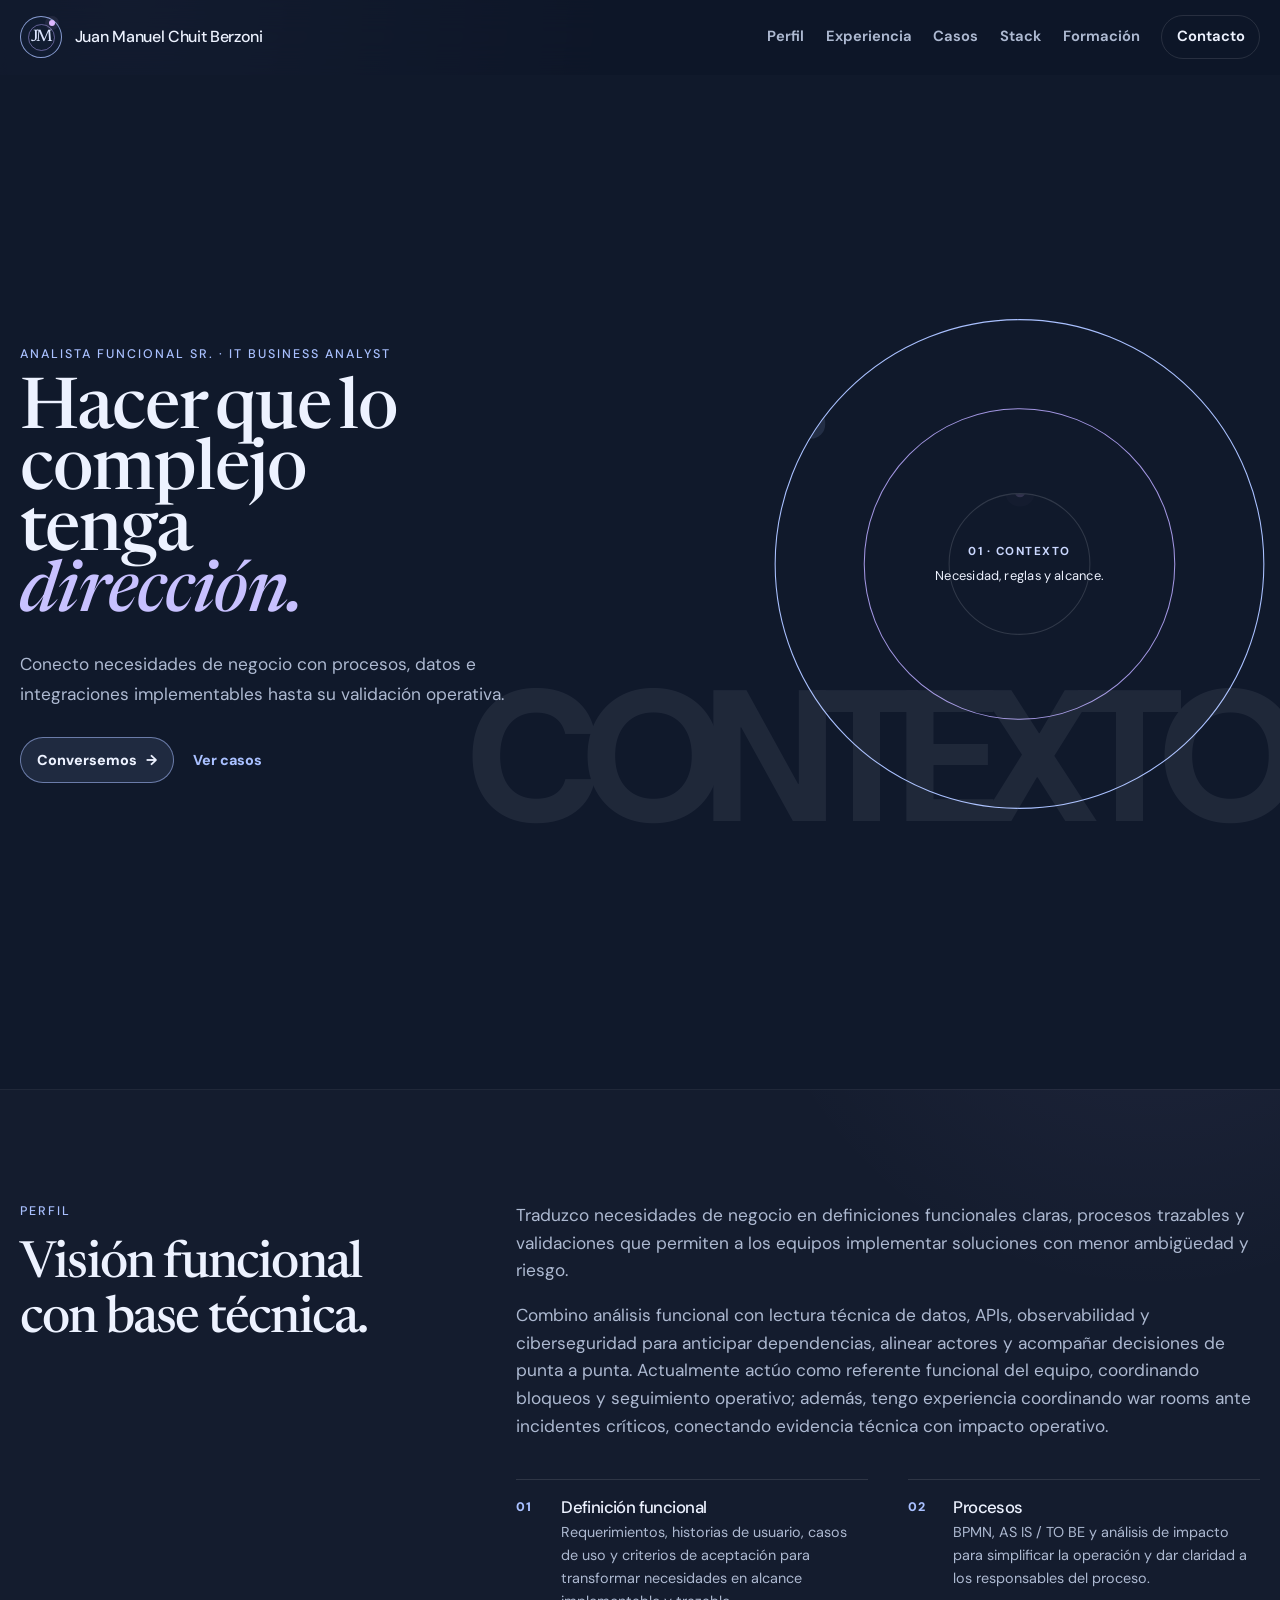
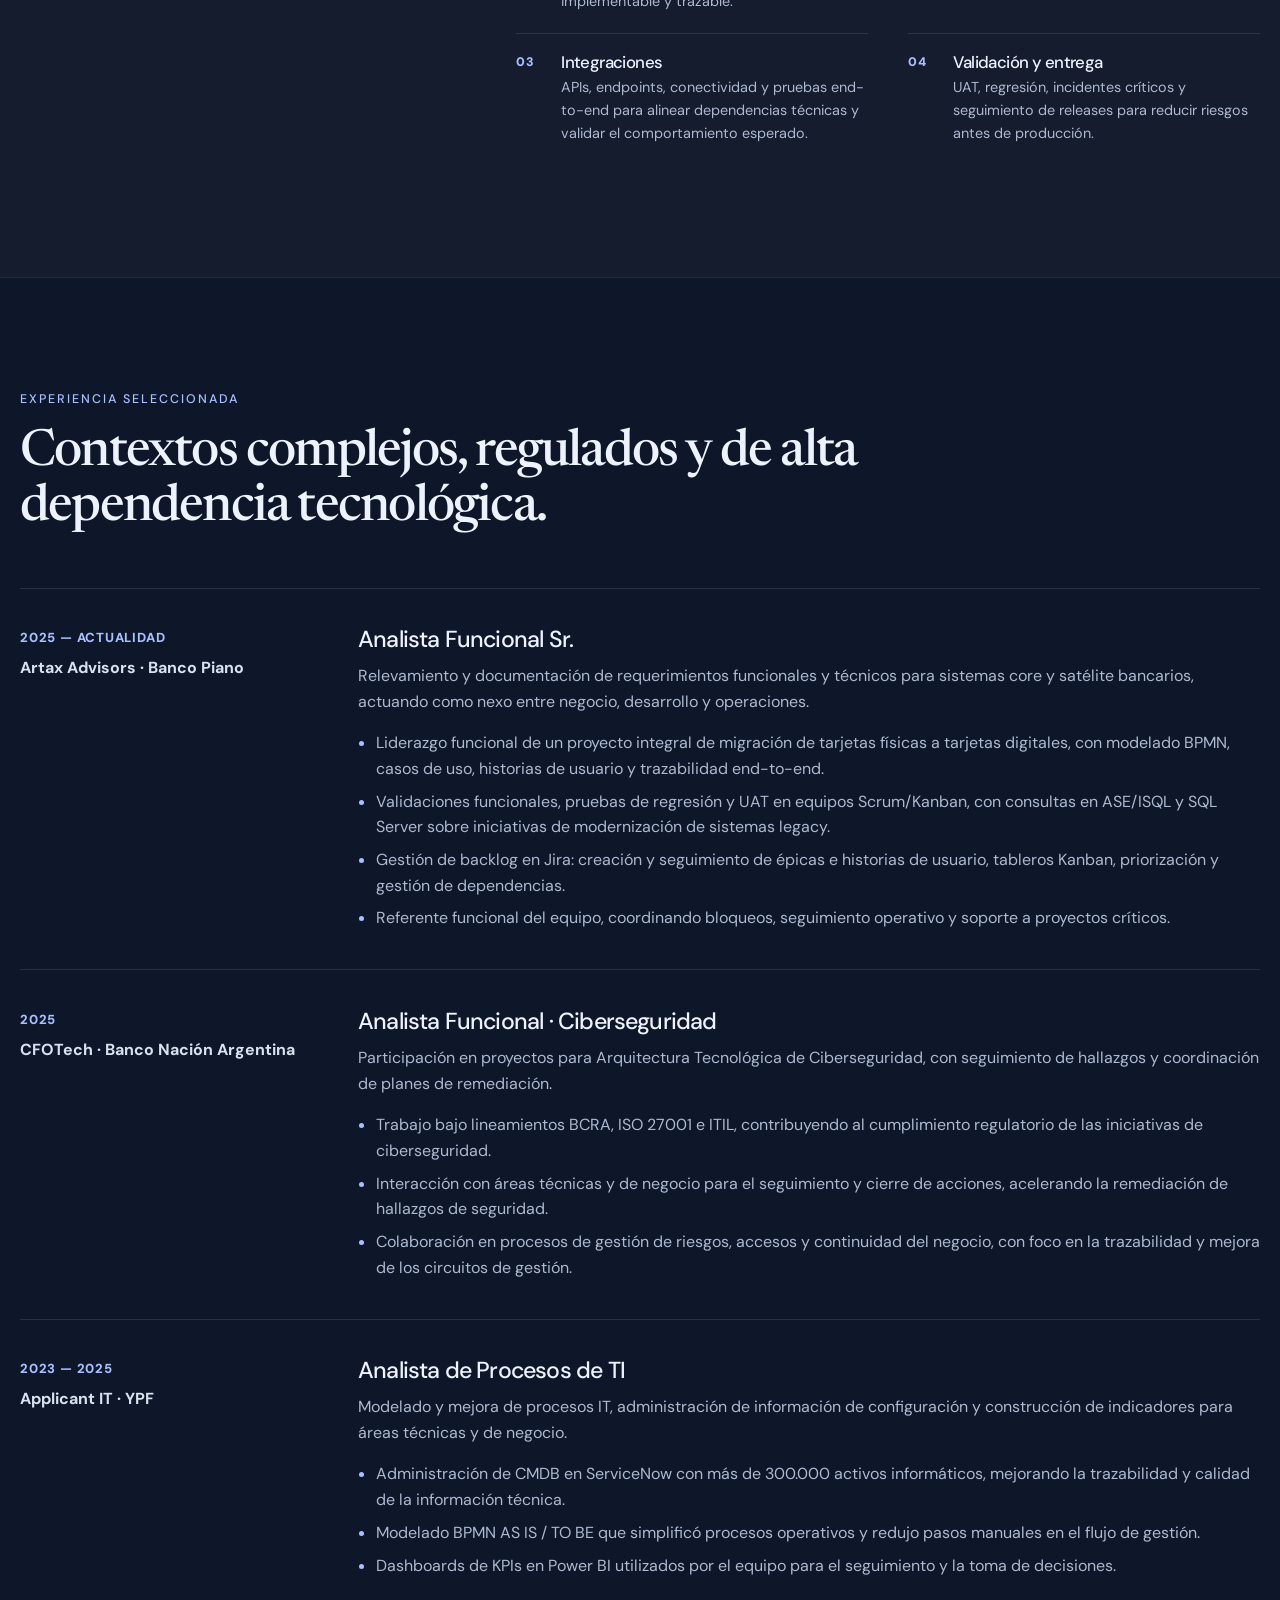
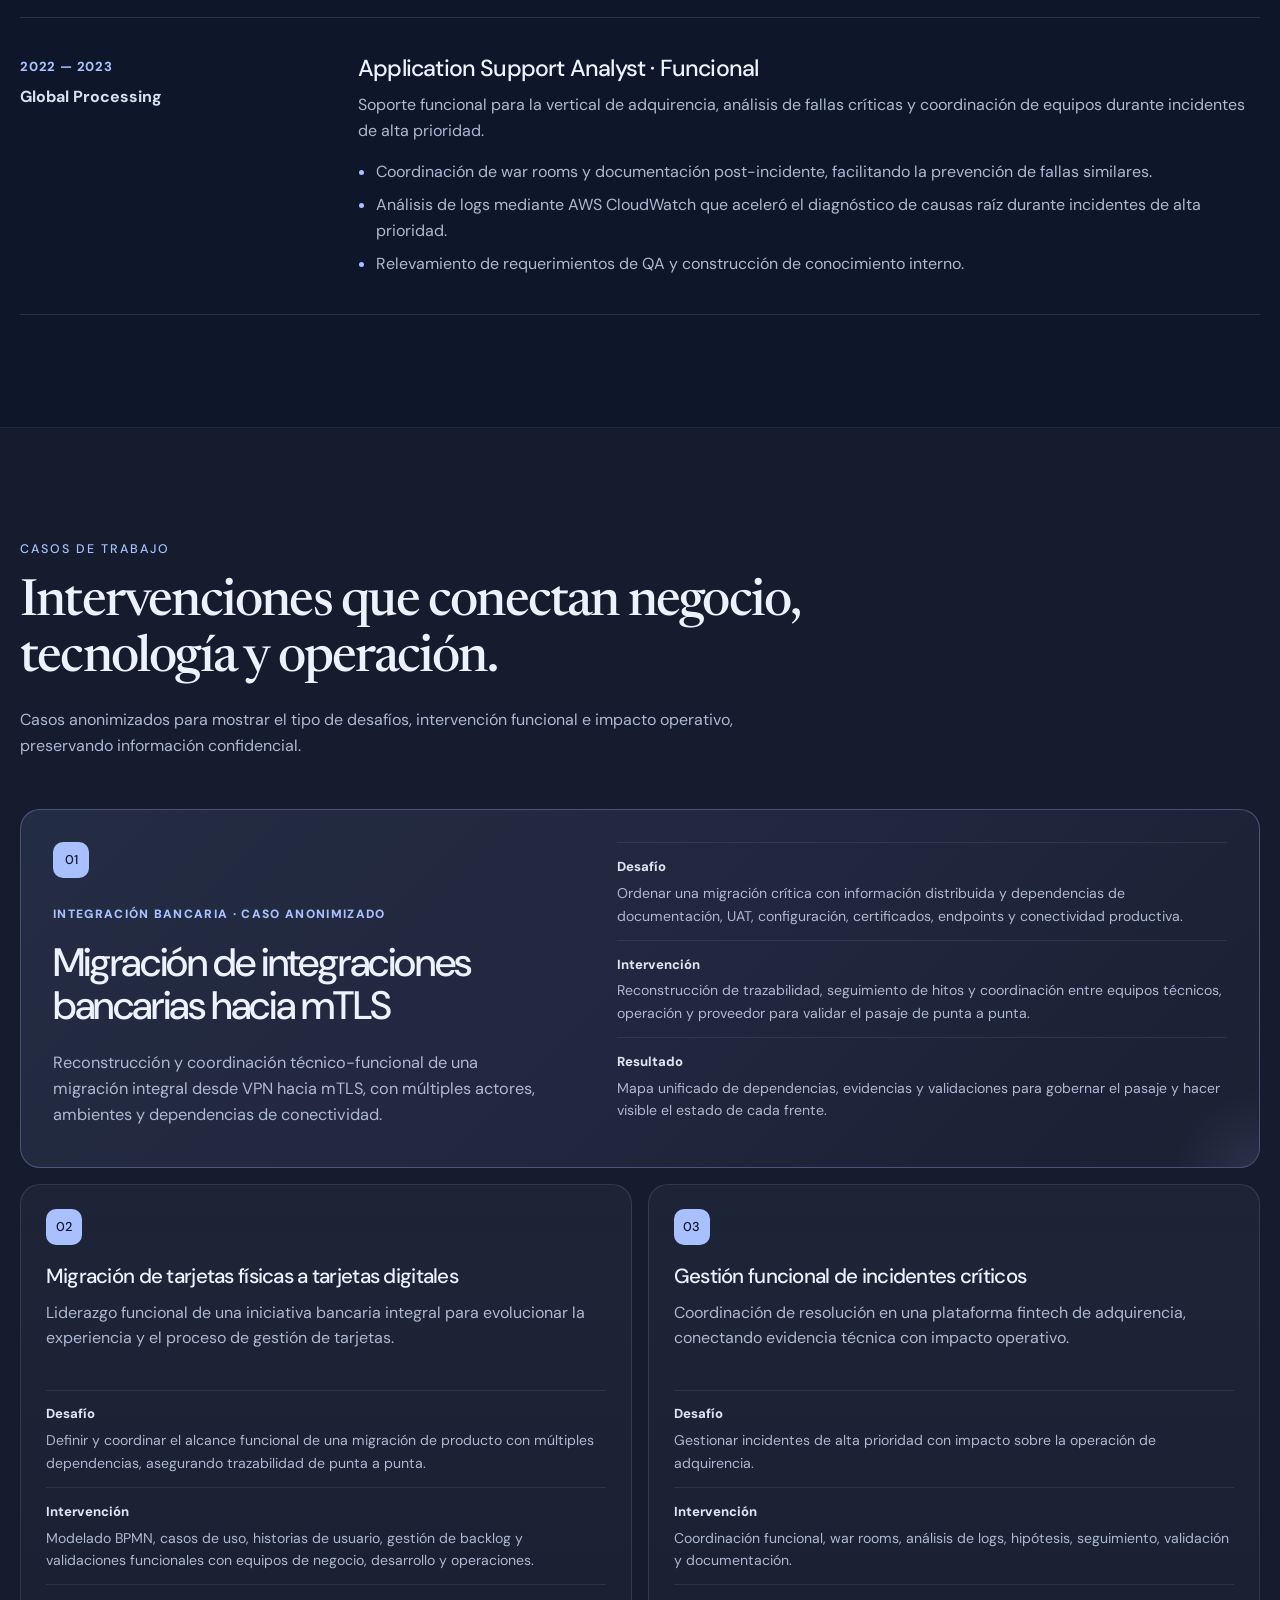
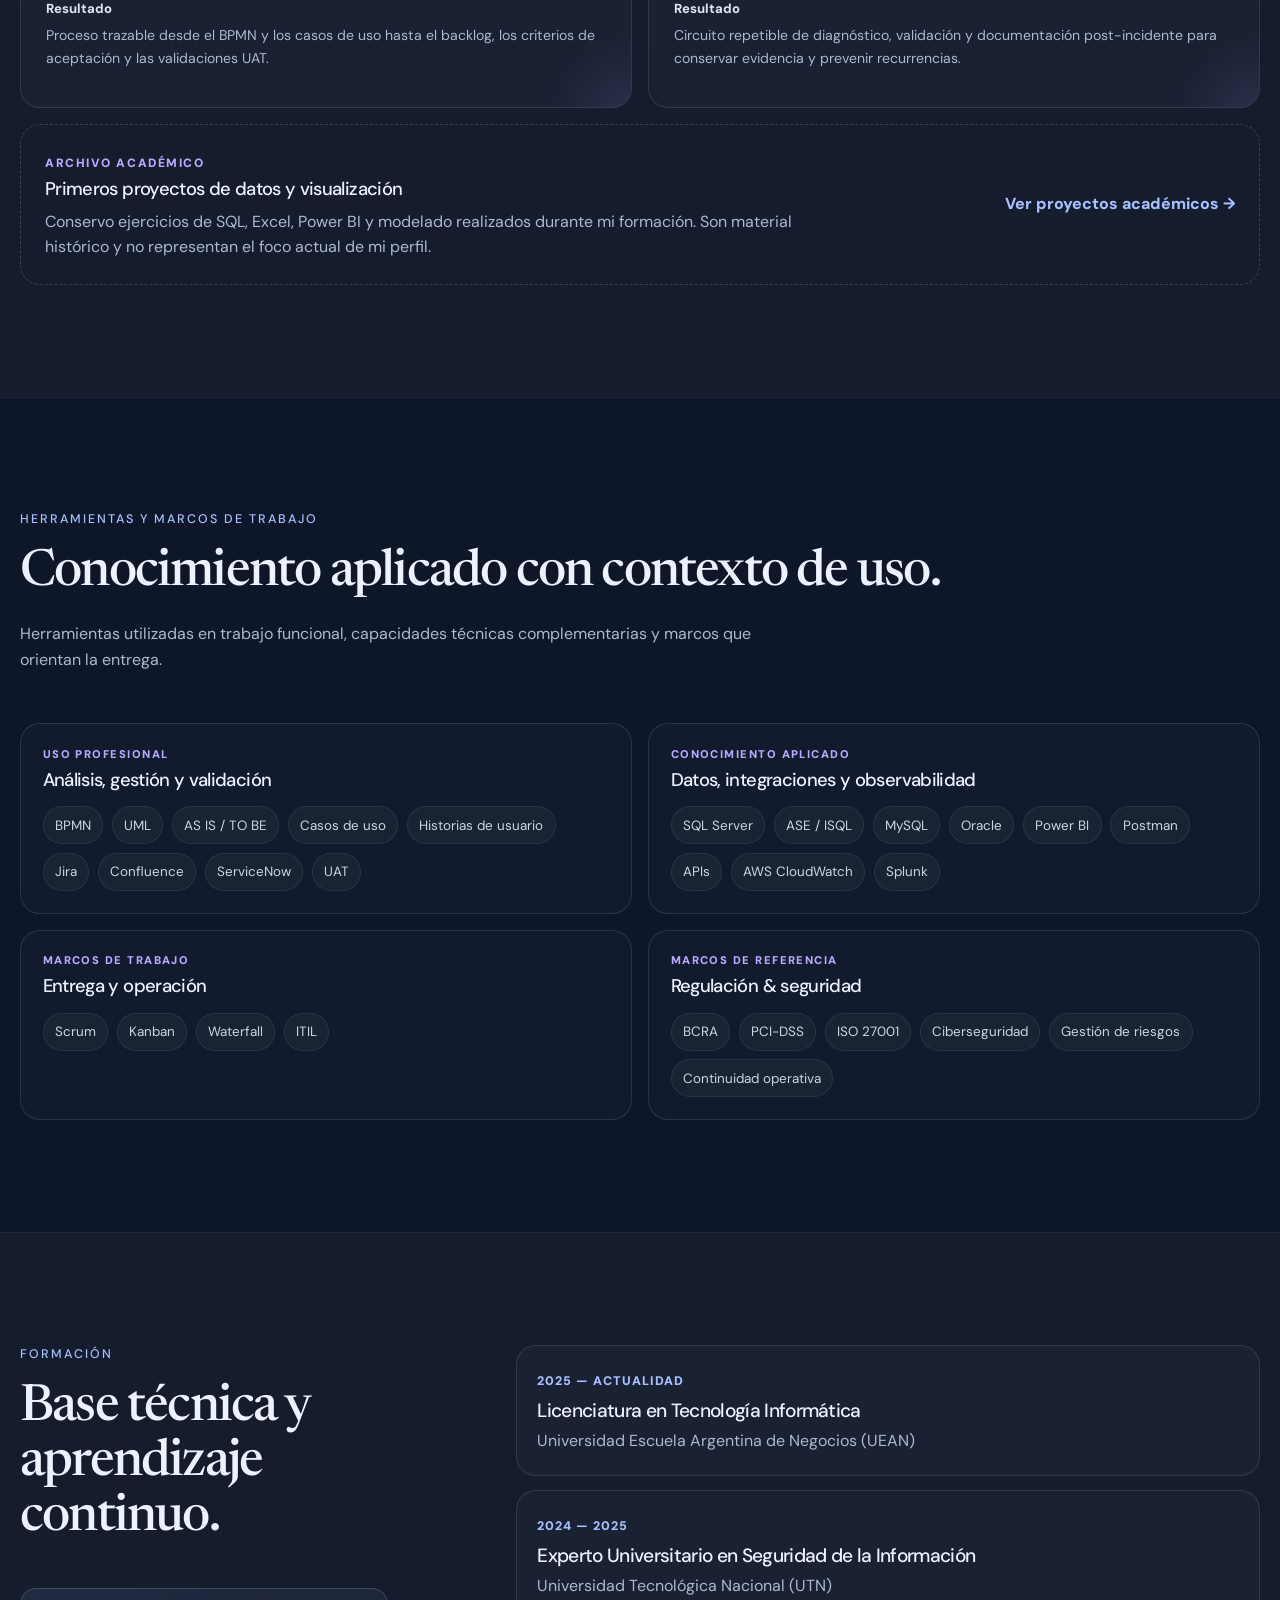
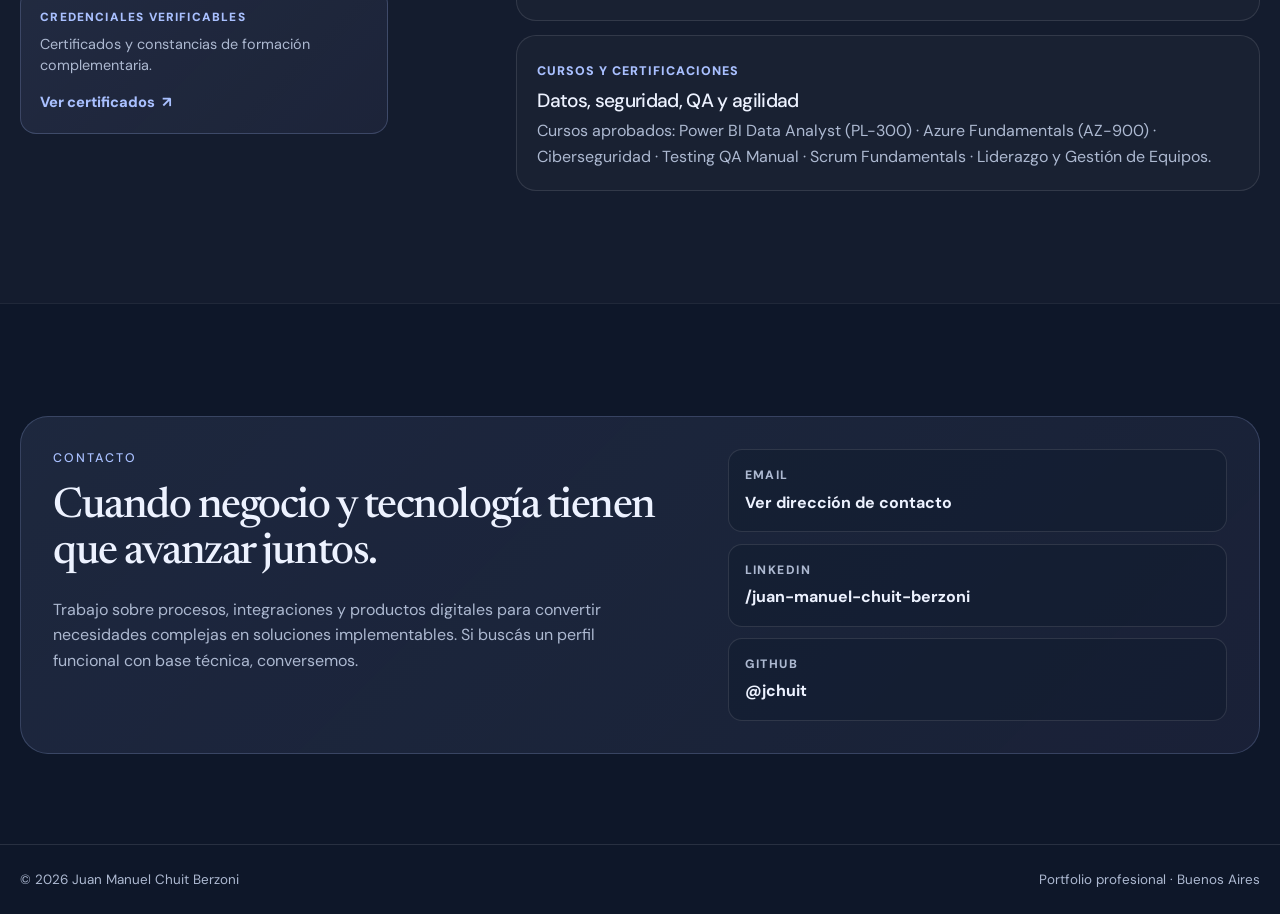
==== index.html @ 514fda02 "Refuerza foco profesional y privacidad" ====
<!doctype html>
<html lang="es">
<head>
  <meta charset="utf-8" />
  <meta name="viewport" content="width=device-width, initial-scale=1" />
  <link rel="canonical" href="https://juanchuit.com.ar/" />
  <title>Juan Manuel Chuit Berzoni | Analista Funcional Sr. | IT Business Analyst</title>
  <meta name="description" content="Portfolio profesional de Juan Manuel Chuit Berzoni: Analista Funcional Sr. e IT Business Analyst con experiencia en procesos TI, mejora continua, banca, integraciones, SQL y ciberseguridad." />
  <meta name="theme-color" content="#0b1020" />
  <meta property="og:title" content="Juan Manuel Chuit Berzoni | Analista Funcional Sr. | IT Business Analyst" />
  <meta property="og:site_name" content="Juan Manuel Chuit Berzoni — Portfolio" />
  <meta property="og:description" content="Análisis funcional, procesos TI, integraciones y mejora continua en banca, fintech y entornos corporativos." />
  <meta property="og:type" content="website" />
  <meta property="og:url" content="https://juanchuit.com.ar/" />
  <meta property="og:image" content="https://juanchuit.com.ar/assets/images/social-preview.png" />
  <meta property="og:image:width" content="1200" />
  <meta property="og:image:height" content="630" />
  <meta property="og:image:alt" content="Portfolio profesional de Juan Manuel Chuit Berzoni, Analista Funcional Sr. e IT Business Analyst" />
  <meta name="twitter:card" content="summary_large_image" />
  <meta name="twitter:title" content="Juan Manuel Chuit Berzoni | Analista Funcional Sr. | IT Business Analyst" />
  <meta name="twitter:description" content="Análisis funcional, procesos TI, integraciones y mejora continua en banca, fintech y entornos corporativos." />
  <meta name="twitter:image" content="https://juanchuit.com.ar/assets/images/social-preview.png" />
  <link rel="icon" href="favicon.svg" type="image/svg+xml" />
  <link rel="preconnect" href="https://fonts.googleapis.com" />
  <link rel="preconnect" href="https://fonts.gstatic.com" crossorigin />
  <link href="https://fonts.googleapis.com/css2?family=DM+Sans:opsz,wght@9..40,400;9..40,500&family=Newsreader:opsz,ital,wght@6..72,0,400;6..72,0,500;6..72,1,400;6..72,1,500&display=swap" rel="stylesheet" />
  <link rel="stylesheet" href="assets/css/main.css?v=20" />
  <script type="application/ld+json">
  {
    "@context": "https://schema.org",
    "@type": "Person",
    "name": "Juan Manuel Chuit Berzoni",
    "jobTitle": "Analista Funcional Sr. | IT Business Analyst | Procesos TI y Mejora Continua",
    "url": "https://juanchuit.com.ar/",
    "address": {"@type": "PostalAddress", "addressLocality": "Buenos Aires", "addressCountry": "AR"},
    "sameAs": ["https://www.linkedin.com/in/juan-manuel-chuit-berzoni/", "https://github.com/jchuit"],
    "knowsAbout": ["Análisis funcional", "Procesos TI", "Mejora continua", "BPMN", "Integraciones", "APIs", "SQL", "Ciberseguridad", "ITIL"]
  }
  </script>
  <script type="application/ld+json">
  {
    "@context": "https://schema.org",
    "@type": "WebSite",
    "name": "Juan Manuel Chuit Berzoni — Portfolio",
    "url": "https://juanchuit.com.ar/"
  }
  </script>
</head>
<body>
  <a class="skip-link" href="#contenido">Ir al contenido</a>
  <noscript><style>.reveal{opacity:1;transform:none}</style></noscript>

  <header class="site-header" id="inicio">
    <div class="container nav-wrap">
      <a class="brand" href="#inicio" aria-label="Inicio">
        <span class="brand-mark" aria-hidden="true"><span>JM</span></span>
        <span class="brand-name">Juan Manuel Chuit Berzoni</span>
      </a>
      <button class="nav-toggle" type="button" aria-expanded="false" aria-controls="site-nav" aria-label="Abrir menú">
        <span></span><span></span><span></span>
      </button>
      <nav id="site-nav" class="site-nav" aria-label="Navegación principal">
        <a href="#perfil">Perfil</a>
        <a href="#experiencia">Experiencia</a>
        <a href="#casos">Casos</a>
        <a href="#stack">Stack</a>
        <a href="#formacion">Formación</a>
        <a class="nav-cta" href="#contacto">Contacto</a>
      </nav>
    </div>
  </header>

  <main id="contenido">
    <section class="hero hero-nucleus section" data-state="contexto">
      <div class="container hero-nucleus-grid">
        <div class="hero-copy reveal">
          <p class="eyebrow">Analista Funcional Sr. · IT Business Analyst</p>
          <h1><span>Hacer</span><span>que</span><span>lo</span><span>complejo</span><span>tenga</span><em>dirección.</em></h1>
          <p class="hero-lead">
            Conecto necesidades de negocio con procesos, datos e integraciones implementables hasta su validación operativa.
          </p>
          <div class="hero-actions" aria-label="Acciones principales">
            <a class="hero-action hero-action-primary" href="#contacto">Conversemos <span aria-hidden="true">→</span></a>
            <a class="hero-action hero-action-secondary" href="#casos">Ver casos</a>
          </div>
        </div>

        <aside class="nucleus-stage reveal" aria-label="Capas del trabajo funcional">
          <div class="nucleus-delivery-dot" aria-hidden="true"></div>
          <div class="nucleus-layers" data-active-state="contexto">
            <button class="nucleus-layer outer" type="button" data-nucleus-layer="contexto" data-active="true" data-next="false" aria-pressed="true" aria-label="Contexto: necesidad, reglas y alcance">
              <span class="nucleus-node" aria-hidden="true"></span>
            </button>
            <button class="nucleus-layer middle" type="button" data-nucleus-layer="proceso" data-active="false" data-next="true" aria-pressed="false" aria-label="Proceso: dependencias, trazabilidad e integración">
              <span class="nucleus-node" aria-hidden="true"></span>
            </button>
            <button class="nucleus-layer inner" type="button" data-nucleus-layer="entrega" data-active="false" data-next="false" aria-pressed="false" aria-label="Entrega: validación, UAT y operación">
              <span class="nucleus-node" aria-hidden="true"></span>
            </button>
            <p class="nucleus-copy" aria-live="polite">
              <b data-nucleus-title>01 · Contexto</b>
              <span data-nucleus-text>Necesidad, reglas y alcance.</span>
            </p>
          </div>
          <div class="nucleus-word" aria-hidden="true" data-nucleus-word>CONTEXTO</div>
        </aside>
      </div>
    </section>

    <section class="section section-muted" id="perfil">
      <div class="container split-grid">
        <div class="section-heading reveal">
          <p class="eyebrow">Perfil</p>
          <h2>Visión funcional con base técnica.</h2>
        </div>
        <div class="profile-copy reveal">
          <p>
            Traduzco necesidades de negocio en definiciones funcionales claras, procesos trazables y validaciones que permiten a los equipos implementar soluciones con menor ambigüedad y riesgo.
          </p>
          <p>
            Combino análisis funcional con lectura técnica de datos, APIs, observabilidad y ciberseguridad para anticipar dependencias, alinear actores y acompañar decisiones de punta a punta. Actualmente actúo como referente funcional del equipo, coordinando bloqueos y seguimiento operativo; además, tengo experiencia coordinando war rooms ante incidentes críticos, conectando evidencia técnica con impacto operativo.
          </p>
          <ol class="capability-list">
            <li>
              <span>01</span>
              <div><h3>Definición funcional</h3>
              <p>Requerimientos, historias de usuario, casos de uso y criterios de aceptación para transformar necesidades en alcance implementable y trazable.</p>
              </div>
            </li>
            <li>
              <span>02</span>
              <div><h3>Procesos</h3>
              <p>BPMN, AS IS / TO BE y análisis de impacto para simplificar la operación y dar claridad a los responsables del proceso.</p>
              </div>
            </li>
            <li>
              <span>03</span>
              <div><h3>Integraciones</h3>
              <p>APIs, endpoints, conectividad y pruebas end-to-end para alinear dependencias técnicas y validar el comportamiento esperado.</p>
              </div>
            </li>
            <li>
              <span>04</span>
              <div><h3>Validación y entrega</h3>
              <p>UAT, regresión, incidentes críticos y seguimiento de releases para reducir riesgos antes de producción.</p>
              </div>
            </li>
          </ol>
        </div>
      </div>
    </section>

    <section class="section" id="experiencia">
      <div class="container">
        <div class="section-heading wide reveal">
          <p class="eyebrow">Experiencia seleccionada</p>
          <h2>Contextos complejos, regulados y de alta dependencia tecnológica.</h2>
        </div>

        <div class="timeline">
          <article class="timeline-item reveal">
            <div class="timeline-meta">
              <span class="date">2025 — Actualidad</span>
              <span class="company">Artax Advisors · Banco Piano</span>
            </div>
            <div class="timeline-content">
              <h3>Analista Funcional Sr.</h3>
              <p>Relevamiento y documentación de requerimientos funcionales y técnicos para sistemas core y satélite bancarios, actuando como nexo entre negocio, desarrollo y operaciones.</p>
              <ul>
                <li>Liderazgo funcional de un proyecto integral de migración de tarjetas físicas a tarjetas digitales, con modelado BPMN, casos de uso, historias de usuario y trazabilidad end-to-end.</li>
                <li>Validaciones funcionales, pruebas de regresión y UAT en equipos Scrum/Kanban, con consultas en ASE/ISQL y SQL Server sobre iniciativas de modernización de sistemas legacy.</li>
                <li>Gestión de backlog en Jira: creación y seguimiento de épicas e historias de usuario, tableros Kanban, priorización y gestión de dependencias.</li>
                <li>Referente funcional del equipo, coordinando bloqueos, seguimiento operativo y soporte a proyectos críticos.</li>
              </ul>
            </div>
          </article>

          <article class="timeline-item reveal">
            <div class="timeline-meta">
              <span class="date">2025</span>
              <span class="company">CFOTech · Banco Nación Argentina</span>
            </div>
            <div class="timeline-content">
              <h3>Analista Funcional · Ciberseguridad</h3>
              <p>Participación en proyectos para Arquitectura Tecnológica de Ciberseguridad, con seguimiento de hallazgos y coordinación de planes de remediación.</p>
              <ul>
                <li>Trabajo bajo lineamientos BCRA, ISO 27001 e ITIL, contribuyendo al cumplimiento regulatorio de las iniciativas de ciberseguridad.</li>
                <li>Interacción con áreas técnicas y de negocio para el seguimiento y cierre de acciones, acelerando la remediación de hallazgos de seguridad.</li>
                <li>Colaboración en procesos de gestión de riesgos, accesos y continuidad del negocio, con foco en la trazabilidad y mejora de los circuitos de gestión.</li>
              </ul>
            </div>
          </article>

          <article class="timeline-item reveal">
            <div class="timeline-meta">
              <span class="date">2023 — 2025</span>
              <span class="company">Applicant IT · YPF</span>
            </div>
            <div class="timeline-content">
              <h3>Analista de Procesos de TI</h3>
              <p>Modelado y mejora de procesos IT, administración de información de configuración y construcción de indicadores para áreas técnicas y de negocio.</p>
              <ul>
                <li>Administración de CMDB en ServiceNow con más de 300.000 activos informáticos, mejorando la trazabilidad y calidad de la información técnica.</li>
                <li>Modelado BPMN AS IS / TO BE que simplificó procesos operativos y redujo pasos manuales en el flujo de gestión.</li>
                <li>Dashboards de KPIs en Power BI utilizados por el equipo para el seguimiento y la toma de decisiones.</li>
              </ul>
            </div>
          </article>

          <article class="timeline-item reveal">
            <div class="timeline-meta">
              <span class="date">2022 — 2023</span>
              <span class="company">Global Processing</span>
            </div>
            <div class="timeline-content">
              <h3>Application Support Analyst · Funcional</h3>
              <p>Soporte funcional para la vertical de adquirencia, análisis de fallas críticas y coordinación de equipos durante incidentes de alta prioridad.</p>
              <ul>
                <li>Coordinación de war rooms y documentación post-incidente, facilitando la prevención de fallas similares.</li>
                <li>Análisis de logs mediante AWS CloudWatch que aceleró el diagnóstico de causas raíz durante incidentes de alta prioridad.</li>
                <li>Relevamiento de requerimientos de QA y construcción de conocimiento interno.</li>
              </ul>
            </div>
          </article>
        </div>
      </div>
    </section>

    <section class="section section-muted" id="casos">
      <div class="container">
        <div class="section-heading wide reveal">
          <p class="eyebrow">Casos de trabajo</p>
          <h2>Intervenciones que conectan negocio, tecnología y operación.</h2>
          <p class="section-note">Casos anonimizados para mostrar el tipo de desafíos, intervención funcional e impacto operativo, preservando información confidencial.</p>
        </div>

        <div class="case-grid">
          <article class="case-card case-featured reveal">
            <span class="case-number">01</span>
            <p class="case-kicker">Integración bancaria · Caso anonimizado</p>
            <h3>Migración de integraciones bancarias hacia mTLS</h3>
            <p class="case-summary">Reconstrucción y coordinación técnico-funcional de una migración integral desde VPN hacia mTLS, con múltiples actores, ambientes y dependencias de conectividad.</p>
            <dl>
              <div><dt>Desafío</dt><dd>Ordenar una migración crítica con información distribuida y dependencias de documentación, UAT, configuración, certificados, endpoints y conectividad productiva.</dd></div>
              <div><dt>Intervención</dt><dd>Reconstrucción de trazabilidad, seguimiento de hitos y coordinación entre equipos técnicos, operación y proveedor para validar el pasaje de punta a punta.</dd></div>
              <div><dt>Resultado</dt><dd>Mapa unificado de dependencias, evidencias y validaciones para gobernar el pasaje y hacer visible el estado de cada frente.</dd></div>
            </dl>
          </article>

          <article class="case-card reveal">
            <span class="case-number">02</span>
            <h3>Migración de tarjetas físicas a tarjetas digitales</h3>
            <p class="case-summary">Liderazgo funcional de una iniciativa bancaria integral para evolucionar la experiencia y el proceso de gestión de tarjetas.</p>
            <dl>
              <div><dt>Desafío</dt><dd>Definir y coordinar el alcance funcional de una migración de producto con múltiples dependencias, asegurando trazabilidad de punta a punta.</dd></div>
              <div><dt>Intervención</dt><dd>Modelado BPMN, casos de uso, historias de usuario, gestión de backlog y validaciones funcionales con equipos de negocio, desarrollo y operaciones.</dd></div>
              <div><dt>Resultado</dt><dd>Proceso trazable desde el BPMN y los casos de uso hasta el backlog, los criterios de aceptación y las validaciones UAT.</dd></div>
            </dl>
          </article>

          <article class="case-card reveal">
            <span class="case-number">03</span>
            <h3>Gestión funcional de incidentes críticos</h3>
            <p class="case-summary">Coordinación de resolución en una plataforma fintech de adquirencia, conectando evidencia técnica con impacto operativo.</p>
            <dl>
              <div><dt>Desafío</dt><dd>Gestionar incidentes de alta prioridad con impacto sobre la operación de adquirencia.</dd></div>
              <div><dt>Intervención</dt><dd>Coordinación funcional, war rooms, análisis de logs, hipótesis, seguimiento, validación y documentación.</dd></div>
              <div><dt>Resultado</dt><dd>Circuito repetible de diagnóstico, validación y documentación post-incidente para conservar evidencia y prevenir recurrencias.</dd></div>
            </dl>
          </article>
        </div>

        <div class="archive-card reveal">
          <div>
            <span class="archive-label">Archivo académico</span>
            <h3>Primeros proyectos de datos y visualización</h3>
            <p>Conservo ejercicios de SQL, Excel, Power BI y modelado realizados durante mi formación. Son material histórico y no representan el foco actual de mi perfil.</p>
          </div>
          <a class="text-link" href="Practicas/" aria-label="Abrir proyectos académicos e históricos">Ver proyectos académicos →</a>
        </div>
      </div>
    </section>

    <section class="section" id="stack">
      <div class="container">
        <div class="section-heading wide reveal">
          <p class="eyebrow">Herramientas y marcos de trabajo</p>
          <h2>Conocimiento aplicado con contexto de uso.</h2>
          <p class="section-note">Herramientas utilizadas en trabajo funcional, capacidades técnicas complementarias y marcos que orientan la entrega.</p>
        </div>

        <div class="stack-grid">
          <article class="stack-group reveal">
            <p class="stack-label">Uso profesional</p>
            <h3>Análisis, gestión y validación</h3>
            <div class="chips"><span>BPMN</span><span>UML</span><span>AS IS / TO BE</span><span>Casos de uso</span><span>Historias de usuario</span><span>Jira</span><span>Confluence</span><span>ServiceNow</span><span>UAT</span></div>
          </article>
          <article class="stack-group reveal">
            <p class="stack-label">Conocimiento aplicado</p>
            <h3>Datos, integraciones y observabilidad</h3>
            <div class="chips"><span>SQL Server</span><span>ASE / ISQL</span><span>MySQL</span><span>Oracle</span><span>Power BI</span><span>Postman</span><span>APIs</span><span>AWS CloudWatch</span><span>Splunk</span></div>
          </article>
          <article class="stack-group reveal">
            <p class="stack-label">Marcos de trabajo</p>
            <h3>Entrega y operación</h3>
            <div class="chips"><span>Scrum</span><span>Kanban</span><span>Waterfall</span><span>ITIL</span></div>
          </article>
          <article class="stack-group reveal">
            <p class="stack-label">Marcos de referencia</p>
            <h3>Regulación &amp; seguridad</h3>
            <div class="chips"><span>BCRA</span><span>PCI-DSS</span><span>ISO 27001</span><span>Ciberseguridad</span><span>Gestión de riesgos</span><span>Continuidad operativa</span></div>
          </article>
        </div>
      </div>
    </section>

    <section class="section section-muted" id="formacion">
      <div class="container split-grid">
        <div class="section-heading reveal">
          <p class="eyebrow">Formación</p>
          <h2>Base técnica y aprendizaje continuo.</h2>
          <aside class="credentials-card" aria-label="Certificados y credenciales">
            <span class="credentials-label">Credenciales verificables</span>
            <p>Certificados y constancias de formación complementaria.</p>
            <a class="credential-link" href="https://drive.google.com/drive/folders/1uWCqMk-91DGd1m6GqrE9mbdfRe4zXWXl?usp=sharing" target="_blank" rel="noopener">
              <span>Ver certificados</span>
              <span aria-hidden="true">↗</span>
            </a>
          </aside>
        </div>
        <div class="education-list reveal">
          <article>
            <span class="education-date">2025 — Actualidad</span>
            <h3>Licenciatura en Tecnología Informática</h3>
            <p>Universidad Escuela Argentina de Negocios (UEAN)</p>
          </article>
          <article>
            <span class="education-date">2024 — 2025</span>
            <h3>Experto Universitario en Seguridad de la Información</h3>
            <p>Universidad Tecnológica Nacional (UTN)</p>
          </article>
          <article>
            <span class="education-date">Cursos y certificaciones</span>
            <h3>Datos, seguridad, QA y agilidad</h3>
            <p>Cursos aprobados: Power BI Data Analyst (PL-300) · Azure Fundamentals (AZ-900) · Ciberseguridad · Testing QA Manual · Scrum Fundamentals · Liderazgo y Gestión de Equipos.</p>
          </article>
        </div>
      </div>
    </section>

    <section class="section contact-section" id="contacto">
      <div class="container contact-grid reveal">
        <div>
          <p class="eyebrow">Contacto</p>
          <h2>Cuando negocio y tecnología tienen que avanzar juntos.</h2>
          <p class="contact-copy">Trabajo sobre procesos, integraciones y productos digitales para convertir necesidades complejas en soluciones implementables. Si buscás un perfil funcional con base técnica, conversemos.</p>
        </div>
        <div class="contact-links">
          <button class="contact-email-reveal" type="button" aria-label="Mostrar dirección de email"><span>Email</span><strong>Ver dirección de contacto</strong></button>
          <a href="https://www.linkedin.com/in/juan-manuel-chuit-berzoni/" target="_blank" rel="noopener"><span>LinkedIn</span><strong>/juan-manuel-chuit-berzoni</strong></a>
          <a href="https://github.com/jchuit" target="_blank" rel="noopener"><span>GitHub</span><strong>@jchuit</strong></a>
        </div>
      </div>
    </section>
  </main>

  <button class="back-to-top" type="button" aria-label="Volver al inicio" title="Volver al inicio">
    <span aria-hidden="true">↑</span>
    <span>Inicio</span>
  </button>

  <footer class="site-footer">
    <div class="container footer-wrap">
      <span>© <span id="year"></span> Juan Manuel Chuit Berzoni</span>
      <span>Portfolio profesional · Buenos Aires</span>
    </div>
  </footer>

  <script src="assets/js/main.js"></script>
  <!-- Cloudflare Web Analytics -->
  <script
    type="module"
    src="https://static.cloudflareinsights.com/beacon.min.js"
    data-cf-beacon='{"token":"8386a2cca1eb41f5b2768eba46c7b774"}'>
  </script>
  <!-- End Cloudflare Web Analytics -->
</body>
</html>
---- assets/css/main.css ----
:root {
  --bg: #0e1729;
  --bg-soft: #121d33;
  --surface: #15213a;
  --surface-2: #1a2742;
  --text: #edf2ff;
  --muted: #adb9d1;
  --line: rgba(255, 255, 255, 0.11);
  --accent: #a9c0ff;
  --accent-strong: #c3bcff;
  --accent-2: #baaaff;
  --max: 1180px;
  --radius: 20px;
  --shadow: 0 24px 70px rgba(0, 0, 0, 0.25);
}

@media (min-width: 1280px) {
  :root { --max: 1320px; }
}

* { box-sizing: border-box; }
html { scroll-behavior: smooth; }
body {
  margin: 0;
  background:
    radial-gradient(circle at 10% 0%, rgba(169, 192, 255, 0.11), transparent 30rem),
    radial-gradient(circle at 90% 12%, rgba(186, 170, 255, 0.07), transparent 26rem),
    var(--bg);
  color: var(--text);
  font-family: "DM Sans", ui-sans-serif, system-ui, -apple-system, BlinkMacSystemFont, "Segoe UI", sans-serif;
  line-height: 1.6;
  -webkit-font-smoothing: antialiased;
}

a { color: inherit; }
a:focus-visible, button:focus-visible { outline: 2px solid var(--accent); outline-offset: 4px; }
img { max-width: 100%; display: block; }
button, input, textarea, select { font: inherit; }

.skip-link {
  position: fixed;
  left: 1rem;
  top: -4rem;
  z-index: 999;
  padding: .65rem 1rem;
  color: #061019;
  background: var(--accent);
  border-radius: 999px;
  font-weight: 800;
  text-decoration: none;
  transition: top .2s ease;
}
.skip-link:focus { top: 1rem; }

.container {
  width: min(calc(100% - 40px), var(--max));
  margin: 0 auto;
}

.site-header {
  position: sticky;
  top: 0;
  z-index: 100;
  border-bottom: 1px solid transparent;
  background: rgba(14, 23, 41, 0.72);
  backdrop-filter: blur(16px);
  -webkit-backdrop-filter: blur(16px);
  transition: border-color .2s ease, background .2s ease;
}
.site-header.scrolled { border-color: var(--line); background: rgba(14, 23, 41, 0.94); }
.nav-wrap { min-height: 74px; display: flex; align-items: center; justify-content: space-between; gap: 2rem; }
.brand { display: flex; align-items: center; gap: .8rem; text-decoration: none; font-weight: 500; letter-spacing: -.02em; }
.brand-mark {
  width: 42px; height: 42px; border-radius: 50%; display: grid; place-items: center;
  position: relative; isolation: isolate;
  border: 1px solid rgba(169, 192, 255, .78);
  background: #111c31; color: #dce5ff;
  font-family: "Newsreader", Georgia, serif; font-size: 1.05rem; font-weight: 500; letter-spacing: -.14em;
}
.brand-mark::before {
  content: ""; position: absolute; z-index: -1; width: 25px; height: 25px;
  border: 1px solid rgba(186, 170, 255, .48); border-radius: 50%;
}
.brand-mark::after {
  content: ""; position: absolute; width: 6px; height: 6px; border-radius: 50%;
  top: 3px; right: 6px; background: #deb8ff; box-shadow: 0 0 0 4px rgba(222,184,255,.08);
}
.brand-mark span { transform: translateX(-.02em) translateY(-.02em); }
.brand-name { white-space: nowrap; }
.site-nav { display: flex; align-items: center; gap: 1.35rem; }
.site-nav a { color: var(--muted); text-decoration: none; font-size: .92rem; font-weight: 650; transition: color .2s ease; }
.site-nav a:hover { color: var(--text); }
.site-nav .nav-cta { color: var(--text); padding: .55rem .9rem; border: 1px solid var(--line); border-radius: 999px; }
.nav-toggle { display: none; padding: 8px; border: 0; background: transparent; cursor: pointer; }
.nav-toggle span { display: block; width: 24px; height: 2px; background: var(--text); margin: 5px 0; border-radius: 2px; }

.section { padding: 112px 0; }
.section-muted { background: rgba(255, 255, 255, 0.025); border-block: 1px solid rgba(255,255,255,.05); }
.eyebrow { margin: 0 0 1rem; color: var(--accent); font-size: .78rem; font-weight: 500; letter-spacing: .16em; text-transform: uppercase; }
h1, h2, h3 { margin-top: 0; letter-spacing: -.035em; line-height: 1.08; }
h1, h2 { font-family: "Newsreader", Georgia, serif; font-weight: 500; }
h1 { max-width: 980px; margin-bottom: 1.35rem; font-size: clamp(2.7rem, 6vw, 5.6rem); }
h2 { margin-bottom: 1.25rem; font-size: clamp(2rem, 4vw, 3.55rem); }
h3 { font-size: 1.15rem; font-weight: 500; }
p { color: var(--muted); }

.hero { min-height: calc(100vh - 74px); display: grid; align-items: center; padding-top: 76px; }
.hero-copy { padding-block: 2rem; }
.hero-copy h1 { max-width: 12.5ch; margin-bottom: 1.45rem; font-size: clamp(3rem, 4.9vw, 4.65rem); line-height: .98; letter-spacing: -.05em; }
.hero-lead { max-width: 48ch; margin: 0; font-size: clamp(1.05rem, 1.35vw, 1.22rem); line-height: 1.75; }
.hero-actions { display: flex; flex-wrap: wrap; align-items: center; gap: .8rem 1.2rem; margin-top: 1.75rem; }
.hero-action { display: inline-flex; align-items: center; justify-content: center; gap: .55rem; min-height: 42px; border-radius: 999px; font-size: .9rem; font-weight: 800; text-decoration: none; transition: transform .2s ease, border-color .2s ease, background .2s ease, color .2s ease; }
.hero-action:hover { transform: translateY(-2px); }
.hero-action-primary { padding: .65rem 1rem; border: 1px solid rgba(169,192,255,.55); background: rgba(169,192,255,.1); color: var(--text); }
.hero-action-primary:hover { border-color: var(--accent); background: rgba(169,192,255,.18); }
.hero-action-secondary { color: var(--accent); }
.hero-action-secondary:hover { color: var(--text); }

.hero-nucleus { position: relative; overflow: hidden; background: #10192b; transition: background .5s ease; }
.hero-nucleus[data-state="proceso"] { background: #151b2d; }
.hero-nucleus[data-state="entrega"] { background: #1d1930; }
.hero-nucleus-grid { display: grid; grid-template-columns: minmax(0, .91fr) minmax(430px, 1.09fr); gap: clamp(3rem, 5vw, 5rem); align-items: center; min-height: calc(100vh - 74px); }
.hero-nucleus .hero-copy h1 { max-width: 10ch; font-size: clamp(3.3rem, 5.5vw, 5.65rem); line-height: .87; letter-spacing: -.015em; word-spacing: normal; }
.hero-nucleus .hero-copy h1 > span, .hero-nucleus .hero-copy h1 > em { display: inline-block; margin-right: .11em; }
.hero-nucleus .hero-copy h1 > em { margin-right: 0; }
.hero-nucleus .hero-copy h1 em { color: #c8c1ff; font-weight: 500; }
.hero-nucleus .hero-lead { max-width: 42ch; }
.nucleus-stage { position: relative; min-height: 420px; }
.nucleus-aura { position: absolute; right: 0; top: 50%; width: min(40vw, 455px); aspect-ratio: 1; overflow: hidden; border-radius: 50%; clip-path: circle(50%); background: radial-gradient(circle, rgba(169,192,255,.2), transparent 65%); transform: translateY(-50%); transition: transform .5s ease, background .5s ease; }
.hero-nucleus[data-state="proceso"] .nucleus-aura { background: radial-gradient(circle, rgba(190,171,255,.22), transparent 65%); transform: translateY(-50%) scale(1.1); }
.hero-nucleus[data-state="entrega"] .nucleus-aura { background: radial-gradient(circle, rgba(222,184,255,.24), transparent 65%); transform: translateY(-50%) scale(.93); }
.nucleus-field-lines { position: absolute; right: 2%; top: 50%; width: min(40vw, 455px); aspect-ratio: 1; overflow: hidden; border-radius: 50%; opacity: 0; background-image: linear-gradient(rgba(242,244,250,.09) 1px, transparent 1px), linear-gradient(90deg, rgba(242,244,250,.09) 1px, transparent 1px); background-size: 36px 36px; transform: translateY(-50%); transition: opacity .5s ease; pointer-events: none; }
.hero-nucleus[data-state="proceso"] .nucleus-field-lines { opacity: .55; }
.nucleus-layers { position: absolute; right: 2%; top: 50%; width: min(40vw, 455px); aspect-ratio: 1; transform: translateY(-50%); transition: transform .5s ease; }
.nucleus-layer { position: absolute; display: grid; place-items: center; overflow: hidden; appearance: none; -webkit-appearance: none; -webkit-tap-highlight-color: transparent; touch-action: manipulation; border: 1px solid rgba(242,244,250,.3); border-radius: 50%; padding: 0; background: transparent !important; background-color: transparent !important; background-image: none !important; color: #e9e8fb; cursor: pointer; transition: border-color .35s ease, transform .48s cubic-bezier(.2,.8,.2,1), box-shadow .4s ease, opacity .4s ease; }
.nucleus-layer:hover, .nucleus-layer:focus-visible { border-color: currentColor; outline: 2px solid currentColor; outline-offset: 5px; }
.nucleus-layer.outer { inset: 0; color: #a9c0ff; }
.nucleus-layer.middle { inset: 17%; color: #baaaff; }
.nucleus-layer.inner { inset: 35%; color: #deb8ff; }
.nucleus-layer[data-active="false"] { opacity: .47; }
.nucleus-layer[data-active="true"] { border-color: currentColor; background: transparent; box-shadow: none; opacity: 1; }
.nucleus-layer[data-next="true"] { border-color: currentColor; opacity: .86; }
.nucleus-layer.outer[data-active="true"] { transform: scale(1.04); }
.nucleus-layer.middle[data-active="true"] { transform: scale(1.09); }
.nucleus-layer.inner[data-active="true"] { transform: scale(1.15); }
.nucleus-node { position: absolute; width: 10px; height: 10px; border-radius: 50%; background: currentColor; box-shadow: 0 0 0 9px rgba(255,255,255,.08); transition: left .48s cubic-bezier(.2,.8,.2,1), top .48s cubic-bezier(.2,.8,.2,1), opacity .35s ease; }
.nucleus-node { box-shadow: 0 0 0 9px color-mix(in srgb, currentColor 12%, transparent); }
.outer .nucleus-node { left: 6%; top: 20%; }
.middle .nucleus-node { left: calc(86% - 10px); top: 3%; }
.inner .nucleus-node { left: calc(50% - 5px); top: -7px; }
.hero-nucleus[data-state="proceso"] .outer .nucleus-node { left: 26.2%; top: 59.1%; }
.hero-nucleus[data-state="proceso"] .middle .nucleus-node { left: 60.9%; top: 21.5%; }
.hero-nucleus[data-state="proceso"] .inner .nucleus-node { left: 57.3%; top: 4.4%; }
.hero-nucleus[data-state="entrega"] .outer .nucleus-node { left: 61.8%; top: 66.6%; }
.hero-nucleus[data-state="entrega"] .middle .nucleus-node { left: 34.1%; top: 39.5%; }
.hero-nucleus[data-state="entrega"] .inner .nucleus-node { left: 39.2%; top: 5.3%; }
.nucleus-layer[data-active="false"] .nucleus-node { opacity: .35; }
.nucleus-copy { position: absolute; z-index: 4; left: 50%; top: 50%; width: 188px; margin: 0; color: var(--text); font-size: .78rem; line-height: 1.45; text-align: center; transform: translate(-50%, -50%); transition: transform .45s ease; pointer-events: none; }
.nucleus-copy b { display: block; margin-bottom: .45rem; color: #cbd8ff; font-size: .7rem; letter-spacing: .1em; text-transform: uppercase; }
.nucleus-copy[data-tone="proceso"] b { color: #d6c9ff; }
.nucleus-copy[data-tone="entrega"] b { color: #edcdff; }
.hero-nucleus[data-state="entrega"] .nucleus-copy { transform: translate(-50%, -50%) scale(1.05); }
.nucleus-delivery-dot { position: absolute; right: 3%; top: 19%; width: 13px; height: 13px; border-radius: 50%; background: #edcdff; box-shadow: 0 0 0 10px rgba(237,205,255,.12); opacity: 0; transform: scale(.5); transition: opacity .45s ease, transform .45s ease; }
.hero-nucleus[data-state="entrega"] .nucleus-delivery-dot { opacity: 1; transform: scale(1); }
.nucleus-word { position: absolute; right: -22px; bottom: -3.1rem; color: var(--text); font-size: clamp(5.1rem, 14.6vw, 11.9rem); font-weight: 850; letter-spacing: -.11em; line-height: .7; opacity: .065; transition: opacity .45s ease, transform .5s ease; pointer-events: none; }
.hero-nucleus[data-state="proceso"] .nucleus-word { opacity: .12; transform: translateX(-18px); }
.hero-nucleus[data-state="entrega"] .nucleus-word { opacity: .15; transform: translateX(-38px); }
.nucleus-layers:has(.outer[data-active="true"]) { transform: translateY(-50%) scale(1.035); }
.nucleus-layers:has(.middle[data-active="true"]) { transform: translateY(-50%) scale(.94); }
.nucleus-layers:has(.inner[data-active="true"]) { transform: translateY(-50%) scale(.85); }
.nucleus-hint { display: none; }

@media (min-width: 681px) {
  .nucleus-layers[data-active-state="contexto"] { transform: translateY(-50%) scale(1.035); }
  .nucleus-layers[data-active-state="proceso"] { transform: translateY(-50%) scale(.94); }
  .nucleus-layers[data-active-state="entrega"] { transform: translateY(-50%) scale(.85); }
}

@media (hover: none), (pointer: coarse) {
  .nucleus-layer:focus-visible { outline: none; }
  .nucleus-layer[data-next="true"] { animation: nucleus-next-ring 2.35s ease-in-out infinite; }
}
@keyframes nucleus-next-ring { 0%, 68%, 100% { border-color: rgba(242,244,250,.3); opacity: .56; } 34% { border-color: currentColor; opacity: 1; } }
@media (prefers-reduced-motion: reduce) { .nucleus-layer[data-next="true"] { animation: none; } }
.split-grid { display: grid; grid-template-columns: minmax(290px, .72fr) minmax(0, 1.28fr); gap: clamp(3.5rem, 6vw, 6.5rem); align-items: start; }
.section-heading { position: static; }
.section-heading.wide { position: static; max-width: 920px; margin-bottom: 3.2rem; }
.section-note { max-width: 760px; margin-bottom: 0; }
.profile-copy > p { margin-top: 0; font-size: 1.08rem; }
.capability-list { display: grid; grid-template-columns: repeat(2, minmax(0, 1fr)); column-gap: 2.5rem; margin: 2.4rem 0 0; padding: 0; list-style: none; counter-reset: capability; }
.capability-list li { display: grid; grid-template-columns: 2.2rem 1fr; gap: .65rem; padding: 1.15rem 0 1.25rem; border-top: 1px solid var(--line); }
.capability-list li > span { color: var(--accent); font-size: .78rem; font-weight: 850; letter-spacing: .08em; }
.capability-list h3 { margin: 0 0 .3rem; font-size: 1.05rem; }
.capability-list p { margin: 0; font-size: .9rem; line-height: 1.6; }

.timeline { border-top: 1px solid var(--line); }
.timeline-item { display: grid; grid-template-columns: 290px 1fr; gap: 3rem; padding: 2.4rem 0; border-bottom: 1px solid var(--line); }
.timeline-meta { display: flex; flex-direction: column; gap: .45rem; }
.date { color: var(--accent); font-weight: 800; font-size: .82rem; letter-spacing: .06em; text-transform: uppercase; }
.company { color: #d8e2ef; font-weight: 700; }
.timeline-content h3 { margin-bottom: .7rem; font-size: 1.45rem; }
.timeline-content p { margin-top: 0; }
.timeline-content ul { margin: 1rem 0 0; padding-left: 1.1rem; color: var(--muted); }
.timeline-content li + li { margin-top: .45rem; }
.timeline-content li::marker { color: var(--accent); }

.case-grid { display: grid; grid-template-columns: repeat(2, minmax(0, 1fr)); gap: 1rem; }
.case-card { position: relative; overflow: hidden; padding: 1.55rem; border: 1px solid var(--line); border-radius: var(--radius); background: linear-gradient(180deg, rgba(255,255,255,.04), rgba(255,255,255,.018)); }
.case-card::after { content: ""; position: absolute; width: 180px; height: 180px; right: -90px; bottom: -100px; border-radius: 50%; background: radial-gradient(circle, rgba(186,170,255,.12), transparent 68%); }
.case-number { display: inline-grid; place-items: center; width: 36px; height: 36px; border-radius: 10px; color: #10192b; background: var(--accent); font-size: .8rem; font-weight: 500; margin-bottom: 1.2rem; }
.case-card h3 { margin-bottom: .8rem; font-size: 1.28rem; }
.case-featured { display: grid; grid-column: 1 / -1; grid-template-columns: minmax(0, .9fr) minmax(0, 1.1fr); grid-template-areas: "number details" "kicker details" "title details" "summary details"; column-gap: 4rem; align-items: start; padding: 2rem; border-color: rgba(169,192,255,.3); background: linear-gradient(135deg, rgba(169,192,255,.1), rgba(186,170,255,.08) 55%, rgba(255,255,255,.025)); }
.case-featured .case-number { grid-area: number; }
.case-kicker { grid-area: kicker; margin: .05rem 0 .7rem; color: var(--accent); font-size: .75rem; font-weight: 850; letter-spacing: .11em; text-transform: uppercase; }
.case-featured h3 { grid-area: title; margin-bottom: 1rem; font-size: clamp(1.8rem, 3.1vw, 2.75rem); }
.case-featured .case-summary { grid-area: summary; min-height: auto; margin-bottom: 0; font-size: 1.02rem; }
.case-featured dl { grid-area: details; align-self: stretch; margin: 0; }
.case-summary { min-height: 70px; margin: 0 0 1.25rem; }
.case-card dl { margin: 0; }
.case-card dl div { padding: .8rem 0; border-top: 1px solid rgba(255,255,255,.08); }
.case-card dt { color: #dce5f1; font-weight: 800; font-size: .82rem; }
.case-card dd { margin: .3rem 0 0; color: var(--muted); font-size: .88rem; }
.archive-card { display: flex; justify-content: space-between; gap: 2rem; align-items: center; margin-top: 1rem; padding: 1.5rem; border: 1px dashed rgba(255,255,255,.17); border-radius: var(--radius); }
.archive-card h3 { margin: .35rem 0 .55rem; }
.archive-card p { margin: 0; max-width: 800px; }
.archive-label { color: var(--accent-2); font-size: .75rem; font-weight: 850; text-transform: uppercase; letter-spacing: .13em; }
.text-link { white-space: nowrap; color: var(--accent); text-decoration: none; font-weight: 800; }

.stack-grid { display: grid; grid-template-columns: repeat(2, minmax(0, 1fr)); gap: 1rem; }
.stack-group { padding: 1.35rem; border-radius: var(--radius); border: 1px solid var(--line); background: rgba(255,255,255,.02); }
.stack-group:last-child { grid-column: auto; }
.stack-label { margin: 0 0 .42rem; color: var(--accent-2); font-size: .7rem; font-weight: 850; letter-spacing: .13em; text-transform: uppercase; }
.stack-group h3 { margin-bottom: 1rem; }
.chips { display: flex; flex-wrap: wrap; gap: .55rem; }
.chips span { padding: .45rem .7rem; border: 1px solid rgba(255,255,255,.08); background: rgba(255,255,255,.035); border-radius: 999px; color: #cbd6e5; font-size: .84rem; }
.education-list { display: grid; gap: .9rem; }
.education-list article { padding: 1.3rem; border: 1px solid var(--line); border-radius: var(--radius); background: rgba(255,255,255,.025); }
.education-date { color: var(--accent); font-size: .78rem; font-weight: 850; letter-spacing: .08em; text-transform: uppercase; }
.education-list h3 { margin: .55rem 0 .4rem; font-size: 1.2rem; }
.education-list p { margin: 0; }
.credentials-card {
  max-width: 23rem;
  margin-top: 2.6rem;
  padding: 1.15rem 1.2rem;
  border: 1px solid rgba(169,192,255,.22);
  border-radius: 16px;
  background: linear-gradient(135deg, rgba(169,192,255,.09), rgba(186,170,255,.055));
}
.credentials-label { display: block; color: var(--accent); font-size: .74rem; font-weight: 850; letter-spacing: .1em; text-transform: uppercase; }
.credentials-card p { margin: .45rem 0 0; font-size: .9rem; line-height: 1.5; }
.credential-link {
  display: inline-flex;
  align-items: center;
  gap: .45rem;
  margin-top: 1rem;
  color: var(--accent);
  font-size: .92rem;
  font-weight: 800;
  line-height: 1.35;
  text-decoration: none;
  transition: color .2s ease, transform .2s ease;
}
.credential-link:hover { color: var(--accent-strong); transform: translateX(3px); }
.credential-link:focus-visible { outline: 2px solid var(--accent); outline-offset: 4px; border-radius: 3px; }

.contact-section { padding-bottom: 90px; }
.contact-grid { display: grid; grid-template-columns: 1.1fr .9fr; gap: 4rem; align-items: start; padding: 2rem; border: 1px solid rgba(169,192,255,.2); border-radius: 28px; background: linear-gradient(135deg, rgba(169,192,255,.1), rgba(186,170,255,.065)); }
.contact-grid h2 { font-size: clamp(2rem, 3.3vw, 3.05rem); }
.contact-copy { max-width: 680px; margin-bottom: 0; }
.contact-links { display: grid; gap: .7rem; }
.contact-links a, .contact-email-reveal { display: block; width: 100%; padding: 1rem; border: 1px solid var(--line); border-radius: 14px; color: inherit; background: rgba(14,23,41,.35); text-align: left; text-decoration: none; transition: transform .2s ease, border-color .2s ease; }
.contact-email-reveal { font: inherit; cursor: pointer; }
.contact-links a:hover, .contact-email-reveal:hover { transform: translateX(4px); border-color: rgba(169,192,255,.42); }
.contact-links span { display: block; color: var(--muted); font-size: .76rem; text-transform: uppercase; letter-spacing: .12em; font-weight: 800; margin-bottom: .25rem; }
.contact-links strong { display: block; overflow-wrap: anywhere; }

.site-footer { border-top: 1px solid var(--line); padding: 1.5rem 0; color: var(--muted); font-size: .84rem; }
.footer-wrap { display: flex; justify-content: space-between; gap: 1rem; }

.back-to-top {
  position: fixed;
  right: 24px;
  bottom: 24px;
  z-index: 90;
  display: inline-flex;
  align-items: center;
  gap: .45rem;
  min-height: 44px;
  padding: 0 .85rem;
  border: 1px solid rgba(169,192,255,.3);
  border-radius: 999px;
  color: var(--text);
  background: rgba(18,29,51,.84);
  box-shadow: 0 12px 32px rgba(0,0,0,.28);
  backdrop-filter: blur(12px);
  -webkit-backdrop-filter: blur(12px);
  cursor: pointer;
  opacity: 0;
  pointer-events: none;
  transform: translateY(12px);
  transition: opacity .25s ease, transform .25s ease, border-color .2s ease, background .2s ease;
}
.back-to-top.visible {
  opacity: 1;
  pointer-events: auto;
  transform: translateY(0);
  animation: back-to-top-attention .7s ease .15s both;
}
.back-to-top:hover { border-color: var(--accent); background: rgba(26,39,66,.96); }
.back-to-top span:first-child { color: var(--accent); font-size: 1.1rem; line-height: 1; }
@keyframes back-to-top-attention {
  0% { opacity: 0; transform: translateY(12px) scale(.96); }
  70% { opacity: 1; transform: translateY(0) scale(1.045); }
  100% { opacity: 1; transform: translateY(0) scale(1); }
}

.reveal { opacity: 0; transform: translateY(18px); transition: opacity .6s ease, transform .6s ease; }
.reveal.visible { opacity: 1; transform: translateY(0); }

@media (prefers-reduced-motion: reduce) {
  html { scroll-behavior: auto; }
  *, *::before, *::after { animation-duration: .01ms !important; transition-duration: .01ms !important; }
  .reveal { opacity: 1; transform: none; }
}

@media (max-width: 960px) {
  .brand-name { display: none; }
  .nav-toggle { display: block; }
  .site-nav {
    display: none; position: absolute; left: 20px; right: 20px; top: 68px; padding: 1rem;
    border: 1px solid var(--line); border-radius: 16px; background: #0b1425; box-shadow: var(--shadow);
    flex-direction: column; align-items: stretch; gap: .2rem;
  }
  .site-nav.open { display: flex; }
  .site-nav a { padding: .75rem .8rem; border-radius: 10px; }
  .site-nav a:hover { background: rgba(255,255,255,.04); }
  .site-nav .nav-cta { border: 0; padding: .75rem .8rem; }
  .split-grid, .contact-grid { grid-template-columns: 1fr; }
  .hero-nucleus-grid { grid-template-columns: 1fr; min-height: auto; }
  .hero { min-height: auto; padding-top: 96px; }
  .hero-nucleus { padding-top: 76px; }
  .nucleus-stage { width: min(100%, 680px); min-height: 390px; }
  .split-grid { gap: 2rem; }
  .section-heading { position: static; }
  .timeline-item { grid-template-columns: 210px 1fr; gap: 2rem; }
  .case-grid { grid-template-columns: 1fr; }
  .case-featured { grid-template-columns: 1fr; grid-template-areas: "number" "kicker" "title" "summary" "details"; }
  .case-summary { min-height: auto; }
  .stack-grid { grid-template-columns: 1fr; }
}

@media (max-width: 680px) {
  .container { width: min(calc(100% - 28px), var(--max)); }
  .section { padding: 78px 0; }
  .hero { padding-top: 70px; }
  .hero-nucleus { padding-top: 58px; }
  h1 { font-size: clamp(2.45rem, 13vw, 4rem); }
  .hero-nucleus-grid { gap: 1rem; }
  .hero-nucleus .hero-copy h1 { font-size: clamp(2.7rem, 12vw, 3.75rem); max-width: 10ch; }
  .hero-actions { margin-top: 1.35rem; }
  .nucleus-stage { min-height: 320px; }
  .nucleus-layers, .nucleus-aura, .nucleus-field-lines { left: 50%; right: auto; width: 75vw; }
  .nucleus-layers { transform: translate(-50%, -50%); }
  .nucleus-aura { transform: translate(-50%, -50%); }
  .nucleus-layers:has(.outer[data-active="true"]) { transform: translate(-50%, -50%) scale(1.035); }
  .nucleus-layers:has(.middle[data-active="true"]) { transform: translate(-50%, -50%) scale(.94); }
  .nucleus-layers:has(.inner[data-active="true"]) { transform: translate(-50%, -50%) scale(.85); }
  .nucleus-layers[data-active-state="contexto"] { transform: translate(-50%, -50%) scale(1.035); }
  .nucleus-layers[data-active-state="proceso"] { transform: translate(-50%, -50%) scale(.94); }
  .nucleus-layers[data-active-state="entrega"] { transform: translate(-50%, -50%) scale(.85); }
  /* Mobile browsers rasterize the nested transformed buttons as a square tap layer.
     Keep the same selected/next-ring states without transforming either touch surface. */
  .nucleus-layers,
  .nucleus-layers:has(.outer[data-active="true"]),
  .nucleus-layers:has(.middle[data-active="true"]),
  .nucleus-layers:has(.inner[data-active="true"]),
  .nucleus-layers[data-active-state="contexto"],
  .nucleus-layers[data-active-state="proceso"],
  .nucleus-layers[data-active-state="entrega"] { transform: translate(-50%, -50%); transition: none; }
  .nucleus-layer,
  .nucleus-layer.outer[data-active="true"],
  .nucleus-layer.middle[data-active="true"],
  .nucleus-layer.inner[data-active="true"] { transform: none; }
  .nucleus-layer:focus,
  .nucleus-layer:active { outline: none; }
  .hero-nucleus[data-state="proceso"] .nucleus-aura { transform: translate(-50%, -50%) scale(1.1); }
  .hero-nucleus[data-state="entrega"] .nucleus-aura { transform: translate(-50%, -50%) scale(.93); }
  .nucleus-field-lines { transform: translate(-50%, -50%); }
  .nucleus-word { right: -8px; bottom: 8px; font-size: 5.3rem; }
  .nucleus-copy { width: 155px; font-size: .72rem; }
  .capability-list { grid-template-columns: 1fr; }
  .timeline-item { grid-template-columns: 1fr; gap: 1rem; padding: 2rem 0; }
  .timeline-meta { gap: .25rem; }
  .archive-card { align-items: flex-start; flex-direction: column; }
  .contact-grid { padding: 1.3rem; gap: 2rem; }
  .footer-wrap { flex-direction: column; }
  .back-to-top { right: 14px; bottom: 14px; }
  .hero:not(.hero-nucleus) .hero-copy h1 {
    font-size: clamp(2.55rem, 12vw, 3.7rem);
    max-width: none;
  }
}
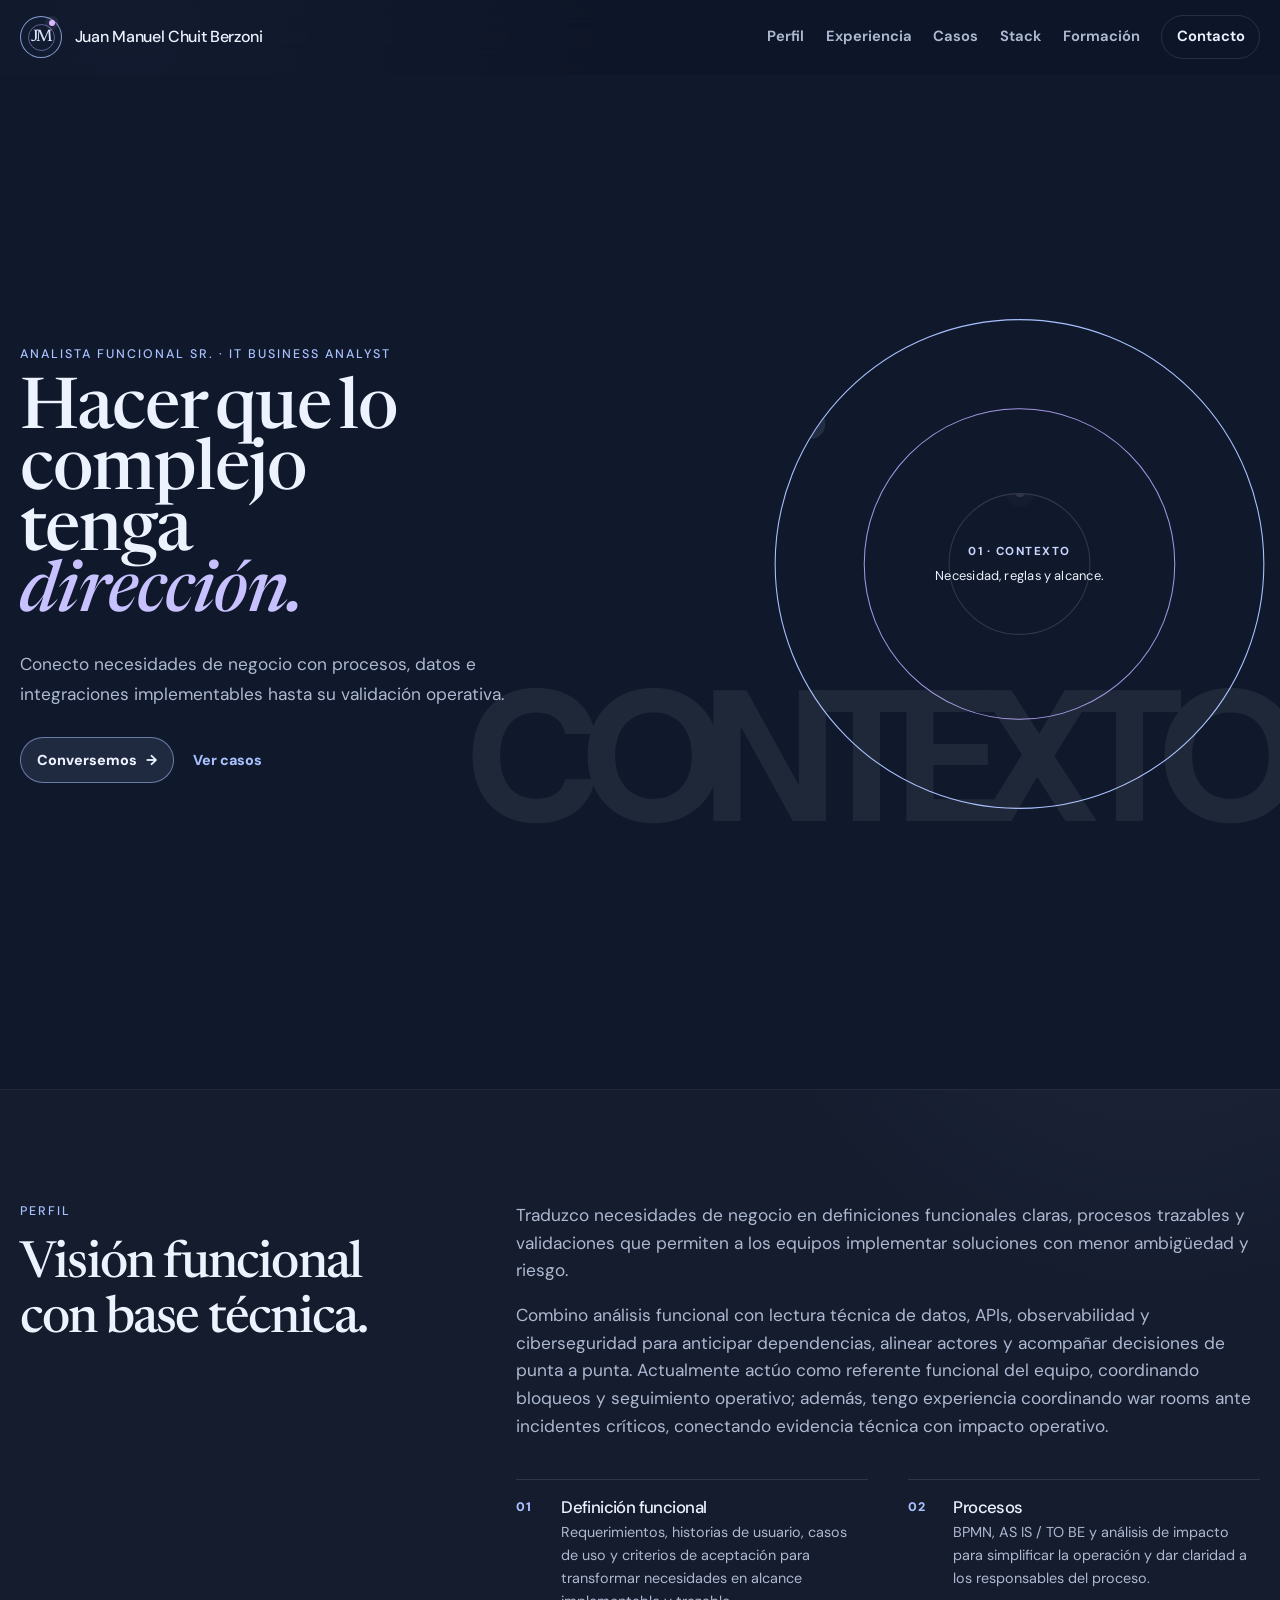
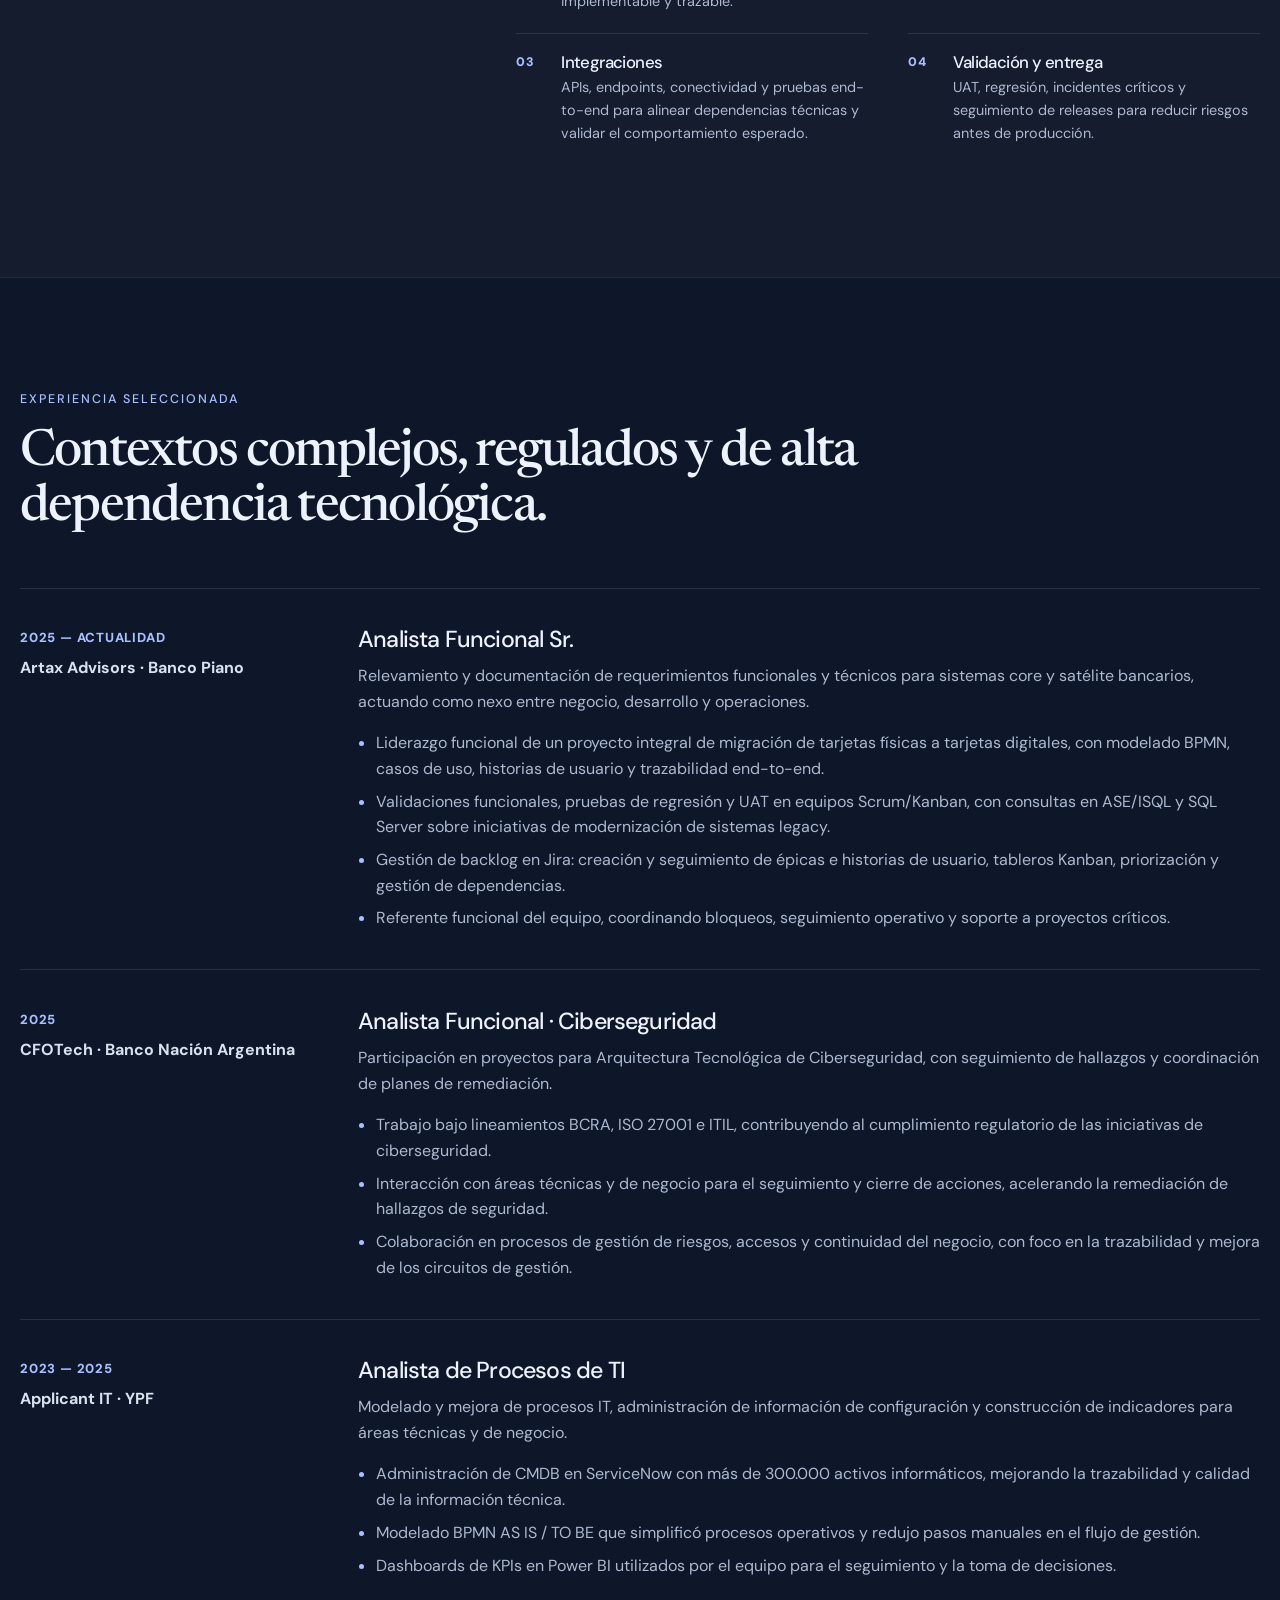
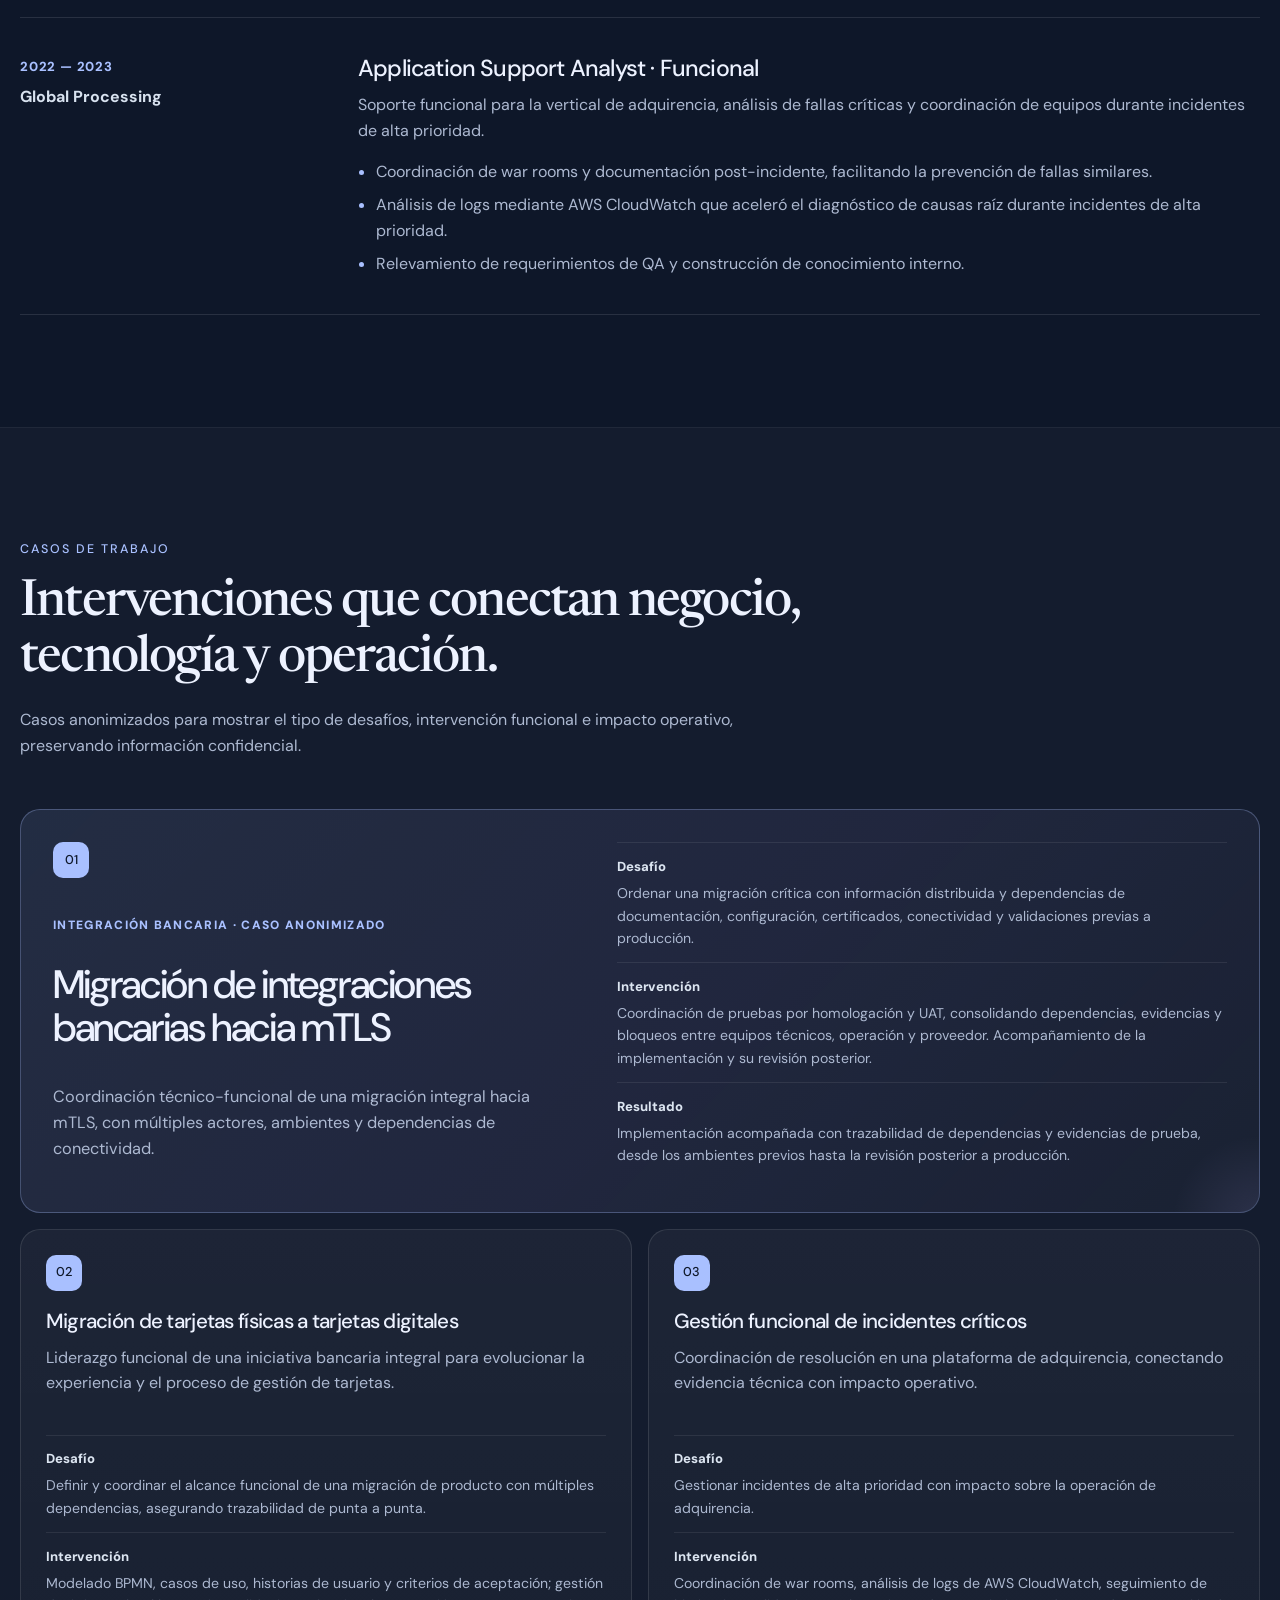
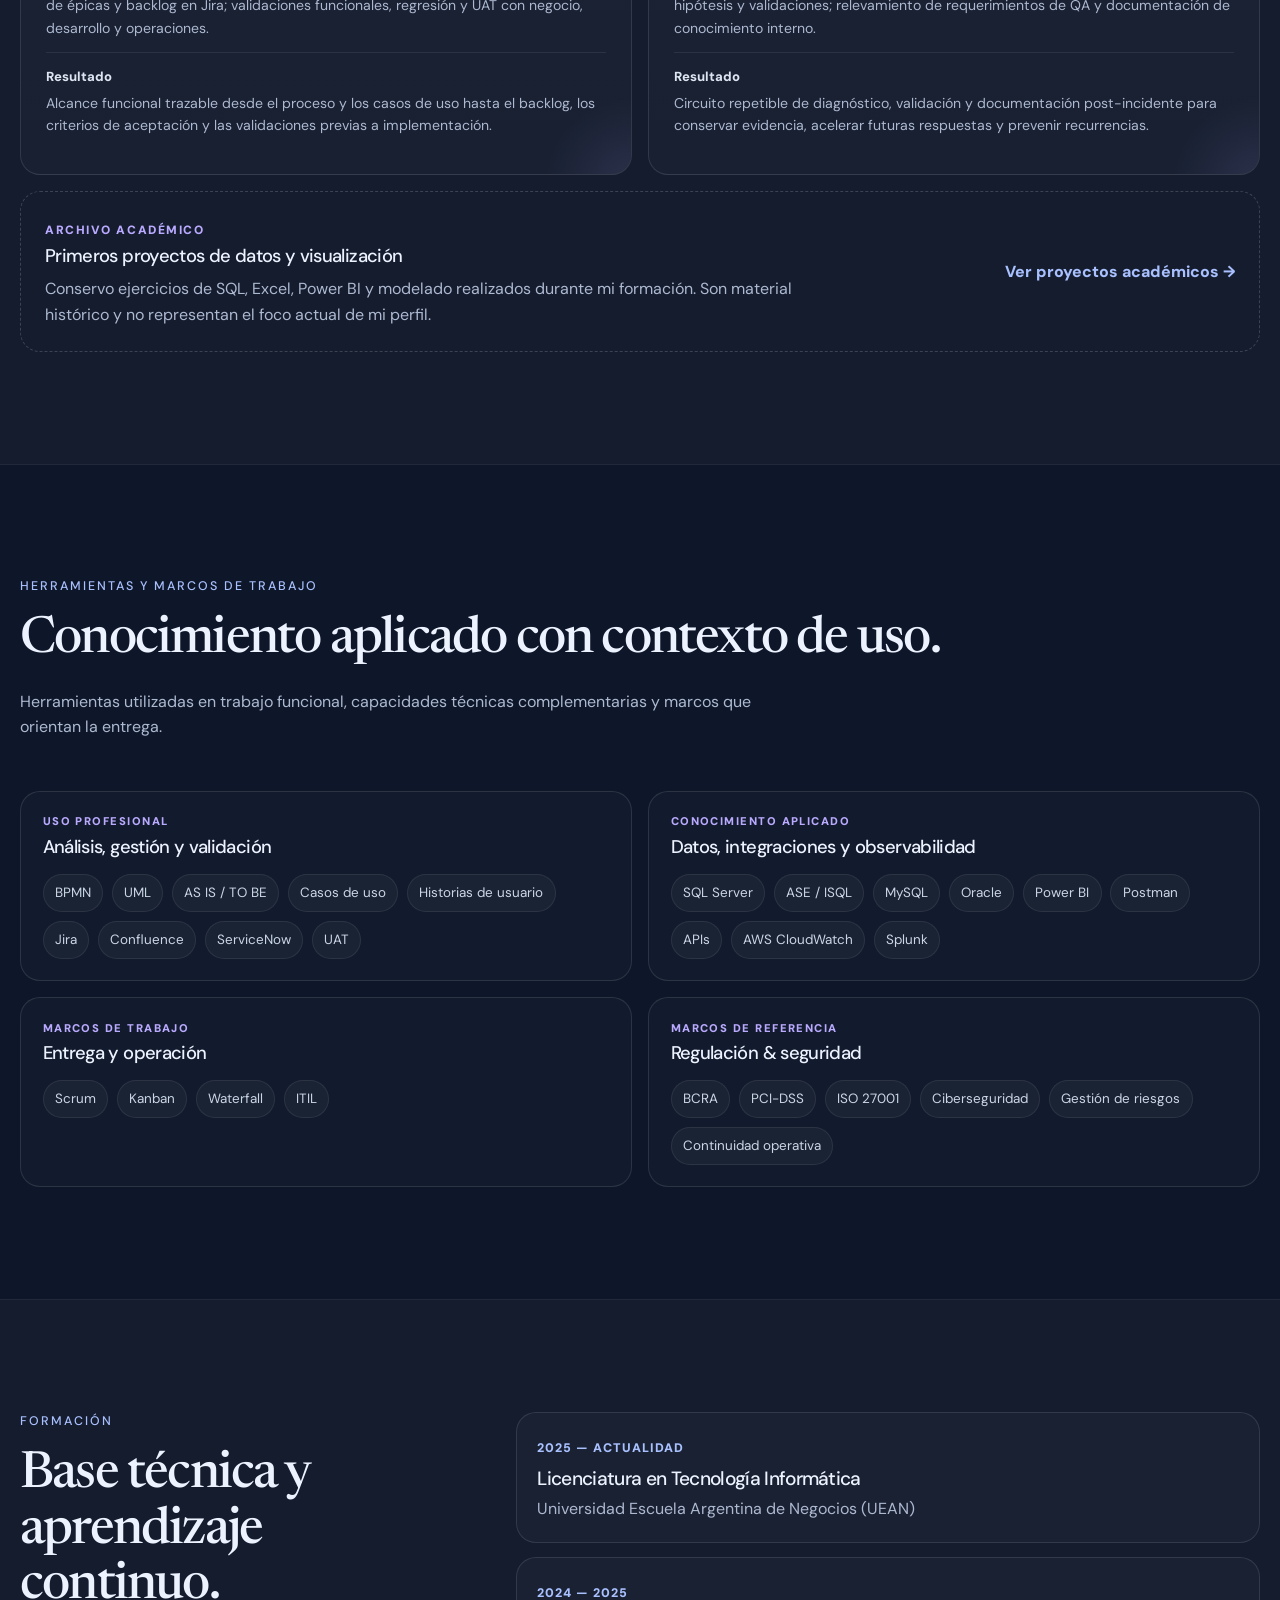
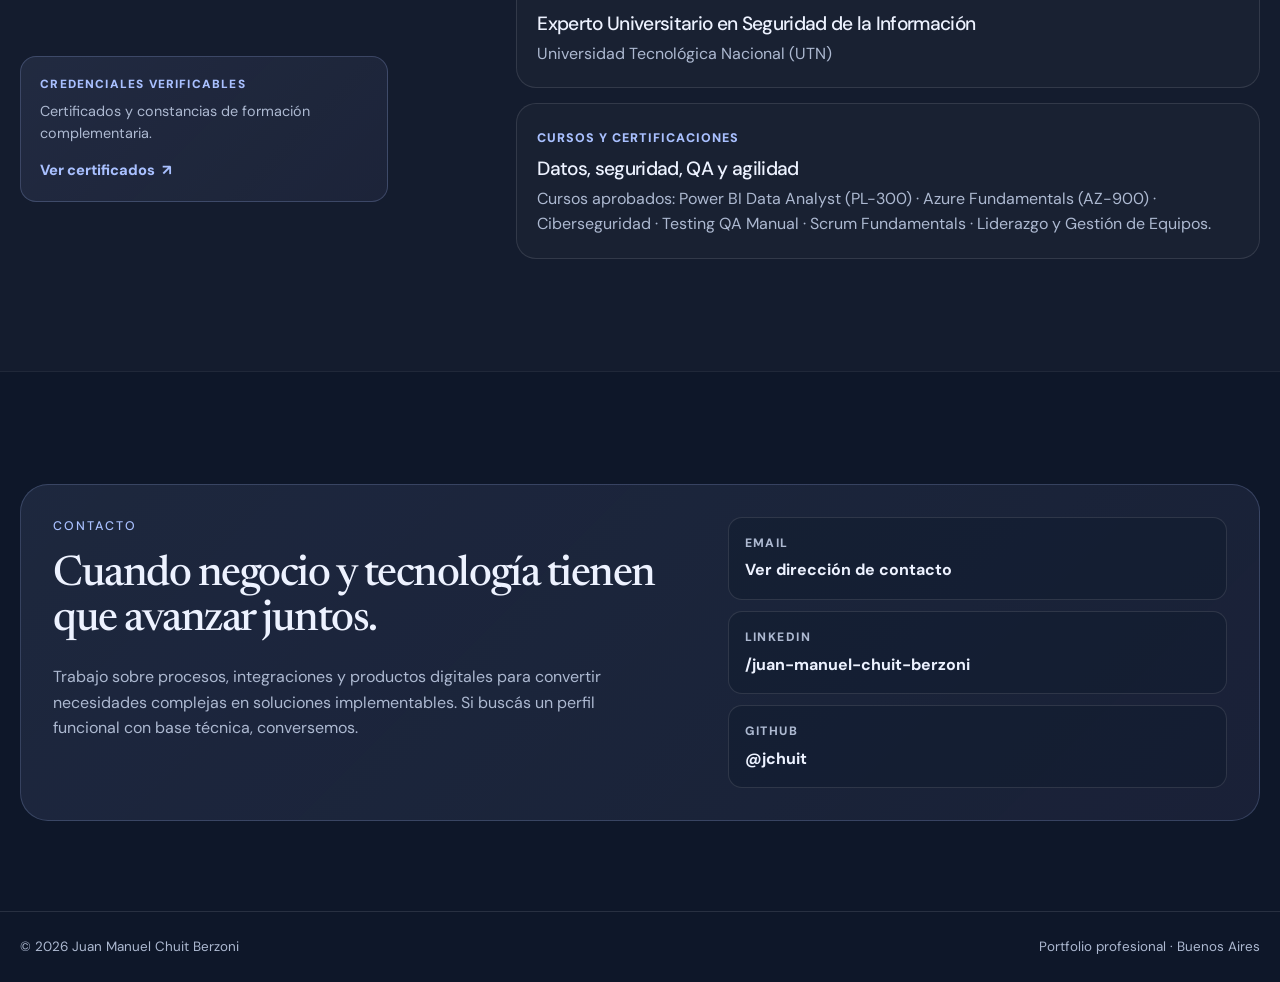
==== commit d10da1f1: "Refuerza evidencia de casos profesionales" ====
--- a/index.html
+++ b/index.html
@@ -239,11 +239,11 @@
             <span class="case-number">01</span>
             <p class="case-kicker">Integración bancaria · Caso anonimizado</p>
             <h3>Migración de integraciones bancarias hacia mTLS</h3>
-            <p class="case-summary">Reconstrucción y coordinación técnico-funcional de una migración integral desde VPN hacia mTLS, con múltiples actores, ambientes y dependencias de conectividad.</p>
+            <p class="case-summary">Coordinación técnico-funcional de una migración integral hacia mTLS, con múltiples actores, ambientes y dependencias de conectividad.</p>
             <dl>
-              <div><dt>Desafío</dt><dd>Ordenar una migración crítica con información distribuida y dependencias de documentación, UAT, configuración, certificados, endpoints y conectividad productiva.</dd></div>
-              <div><dt>Intervención</dt><dd>Reconstrucción de trazabilidad, seguimiento de hitos y coordinación entre equipos técnicos, operación y proveedor para validar el pasaje de punta a punta.</dd></div>
-              <div><dt>Resultado</dt><dd>Mapa unificado de dependencias, evidencias y validaciones para gobernar el pasaje y hacer visible el estado de cada frente.</dd></div>
+              <div><dt>Desafío</dt><dd>Ordenar una migración crítica con información distribuida y dependencias de documentación, configuración, certificados, conectividad y validaciones previas a producción.</dd></div>
+              <div><dt>Intervención</dt><dd>Coordinación de pruebas por homologación y UAT, consolidando dependencias, evidencias y bloqueos entre equipos técnicos, operación y proveedor. Acompañamiento de la implementación y su revisión posterior.</dd></div>
+              <div><dt>Resultado</dt><dd>Implementación acompañada con trazabilidad de dependencias y evidencias de prueba, desde los ambientes previos hasta la revisión posterior a producción.</dd></div>
             </dl>
           </article>
 
@@ -253,19 +253,19 @@
             <p class="case-summary">Liderazgo funcional de una iniciativa bancaria integral para evolucionar la experiencia y el proceso de gestión de tarjetas.</p>
             <dl>
               <div><dt>Desafío</dt><dd>Definir y coordinar el alcance funcional de una migración de producto con múltiples dependencias, asegurando trazabilidad de punta a punta.</dd></div>
-              <div><dt>Intervención</dt><dd>Modelado BPMN, casos de uso, historias de usuario, gestión de backlog y validaciones funcionales con equipos de negocio, desarrollo y operaciones.</dd></div>
-              <div><dt>Resultado</dt><dd>Proceso trazable desde el BPMN y los casos de uso hasta el backlog, los criterios de aceptación y las validaciones UAT.</dd></div>
+              <div><dt>Intervención</dt><dd>Modelado BPMN, casos de uso, historias de usuario y criterios de aceptación; gestión de épicas y backlog en Jira; validaciones funcionales, regresión y UAT con negocio, desarrollo y operaciones.</dd></div>
+              <div><dt>Resultado</dt><dd>Alcance funcional trazable desde el proceso y los casos de uso hasta el backlog, los criterios de aceptación y las validaciones previas a implementación.</dd></div>
             </dl>
           </article>
 
           <article class="case-card reveal">
             <span class="case-number">03</span>
             <h3>Gestión funcional de incidentes críticos</h3>
-            <p class="case-summary">Coordinación de resolución en una plataforma fintech de adquirencia, conectando evidencia técnica con impacto operativo.</p>
+            <p class="case-summary">Coordinación de resolución en una plataforma de adquirencia, conectando evidencia técnica con impacto operativo.</p>
             <dl>
               <div><dt>Desafío</dt><dd>Gestionar incidentes de alta prioridad con impacto sobre la operación de adquirencia.</dd></div>
-              <div><dt>Intervención</dt><dd>Coordinación funcional, war rooms, análisis de logs, hipótesis, seguimiento, validación y documentación.</dd></div>
-              <div><dt>Resultado</dt><dd>Circuito repetible de diagnóstico, validación y documentación post-incidente para conservar evidencia y prevenir recurrencias.</dd></div>
+              <div><dt>Intervención</dt><dd>Coordinación de war rooms, análisis de logs de AWS CloudWatch, seguimiento de hipótesis y validaciones; relevamiento de requerimientos de QA y documentación de conocimiento interno.</dd></div>
+              <div><dt>Resultado</dt><dd>Circuito repetible de diagnóstico, validación y documentación post-incidente para conservar evidencia, acelerar futuras respuestas y prevenir recurrencias.</dd></div>
             </dl>
           </article>
         </div>
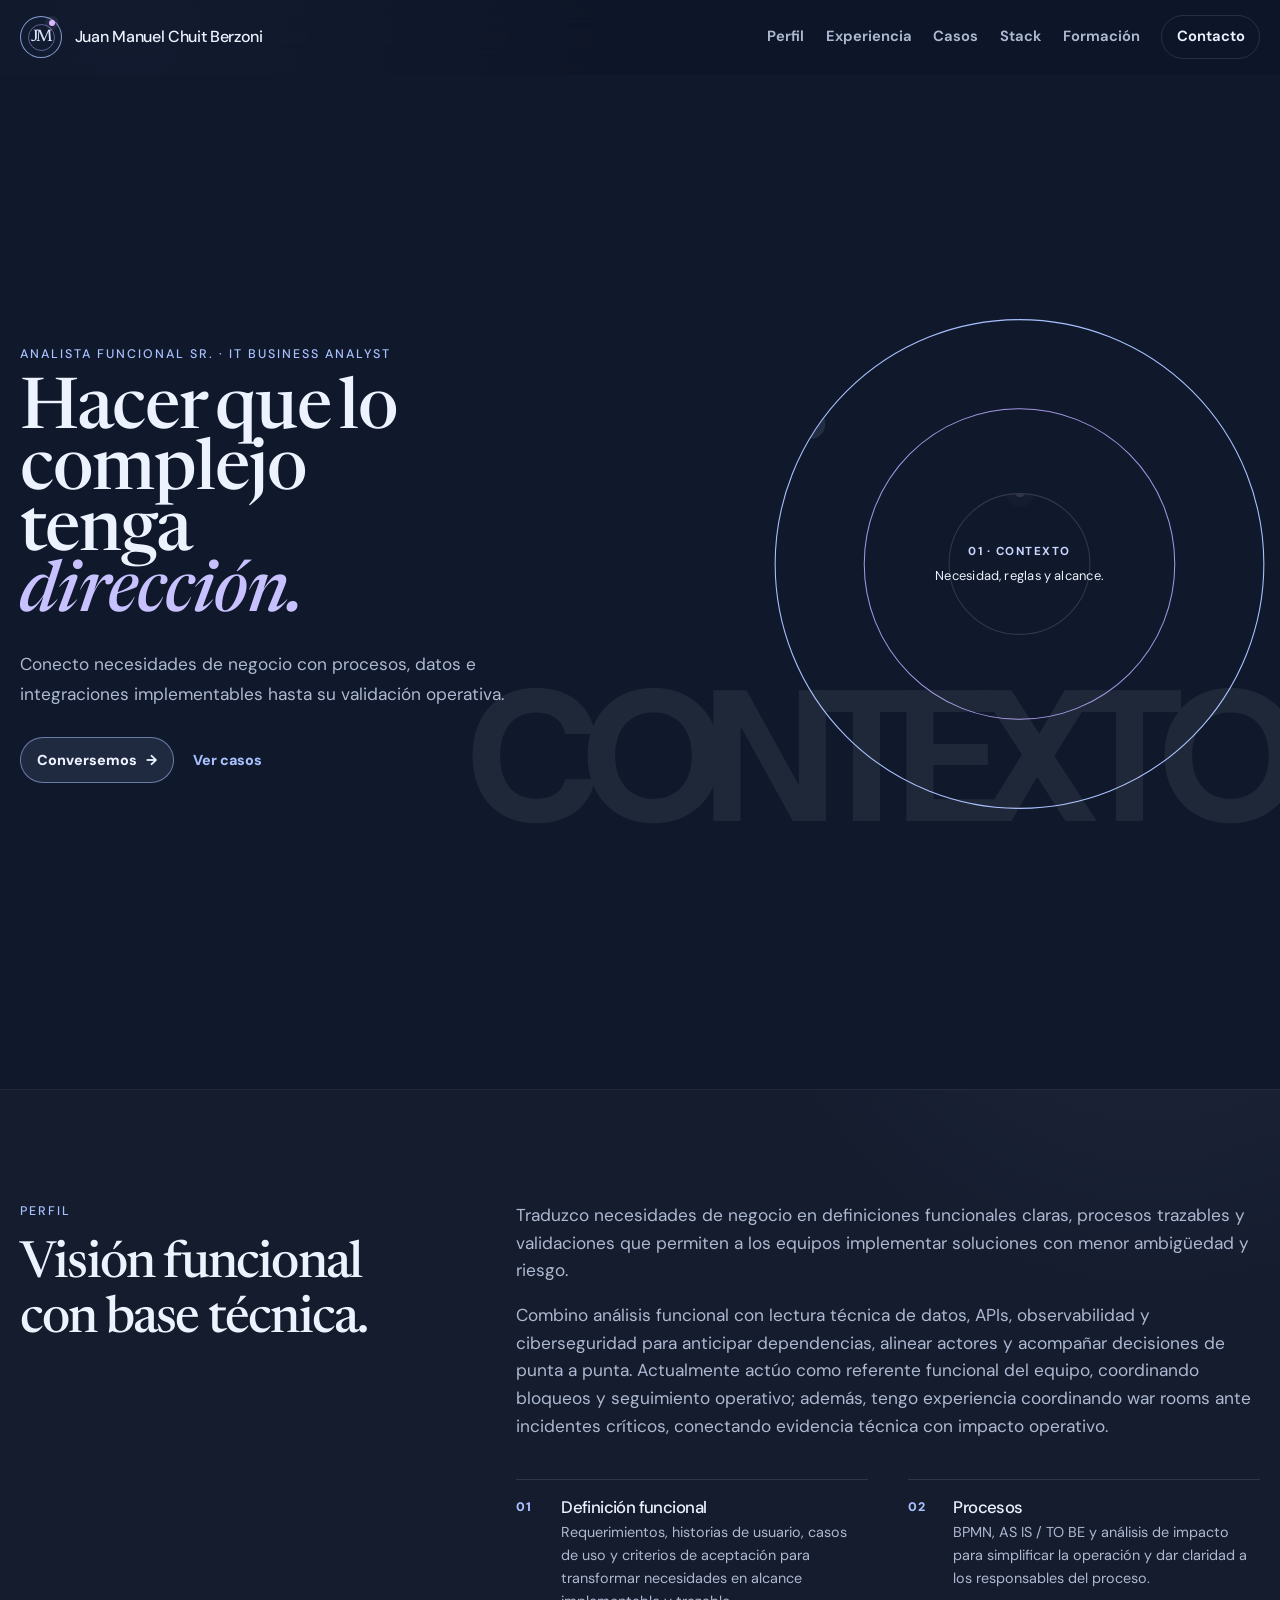
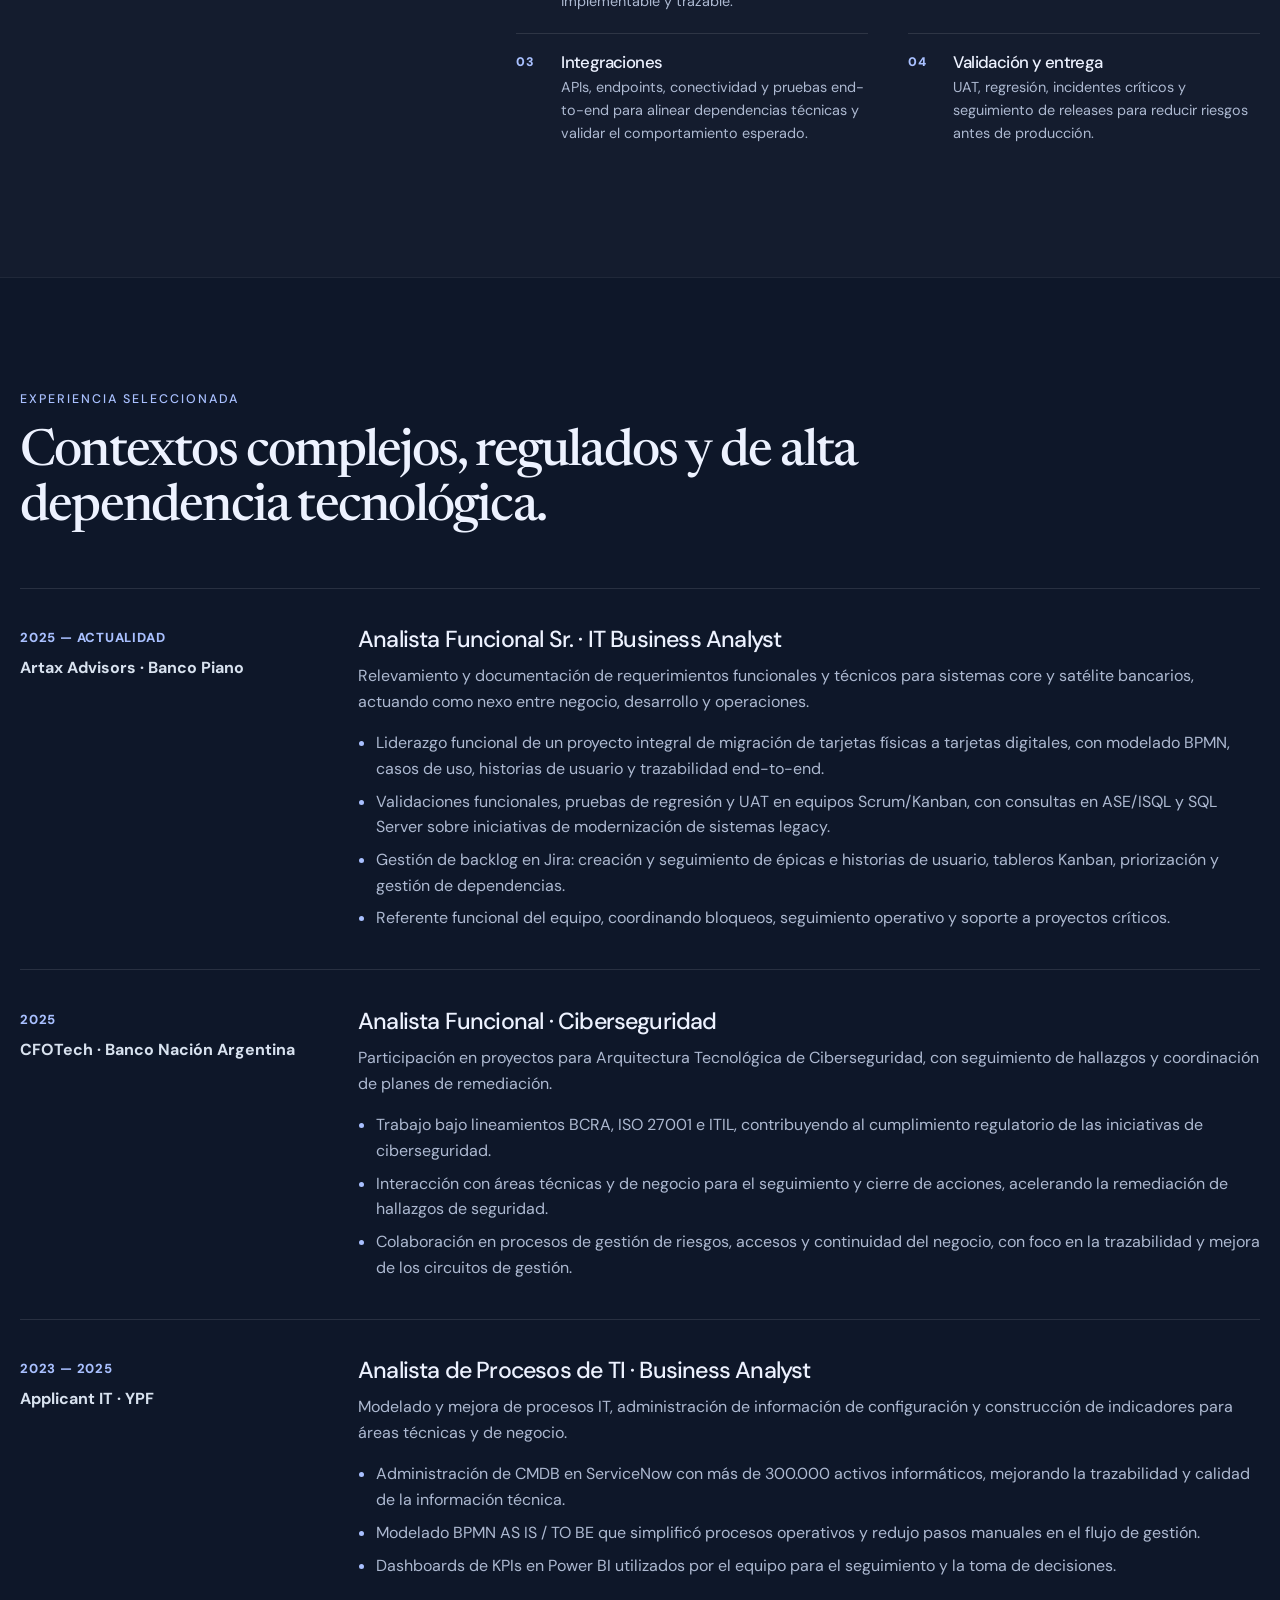
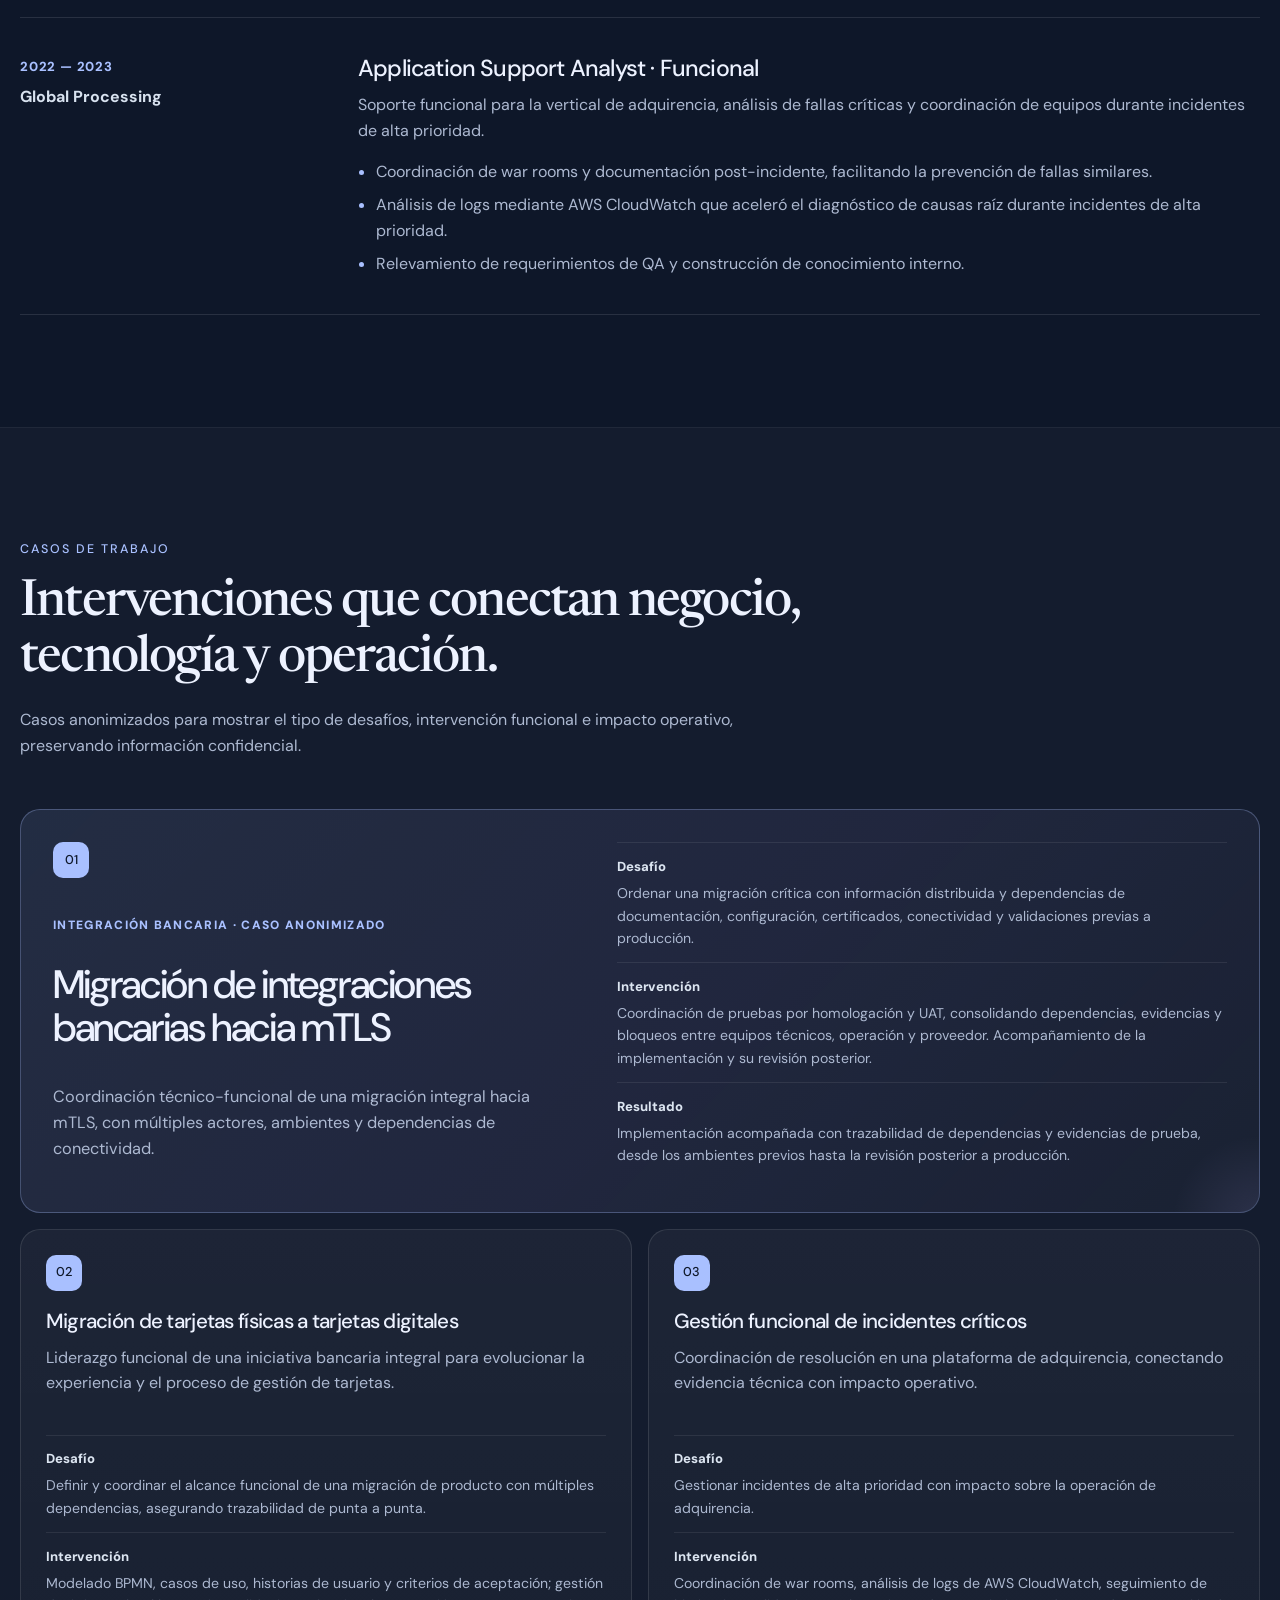
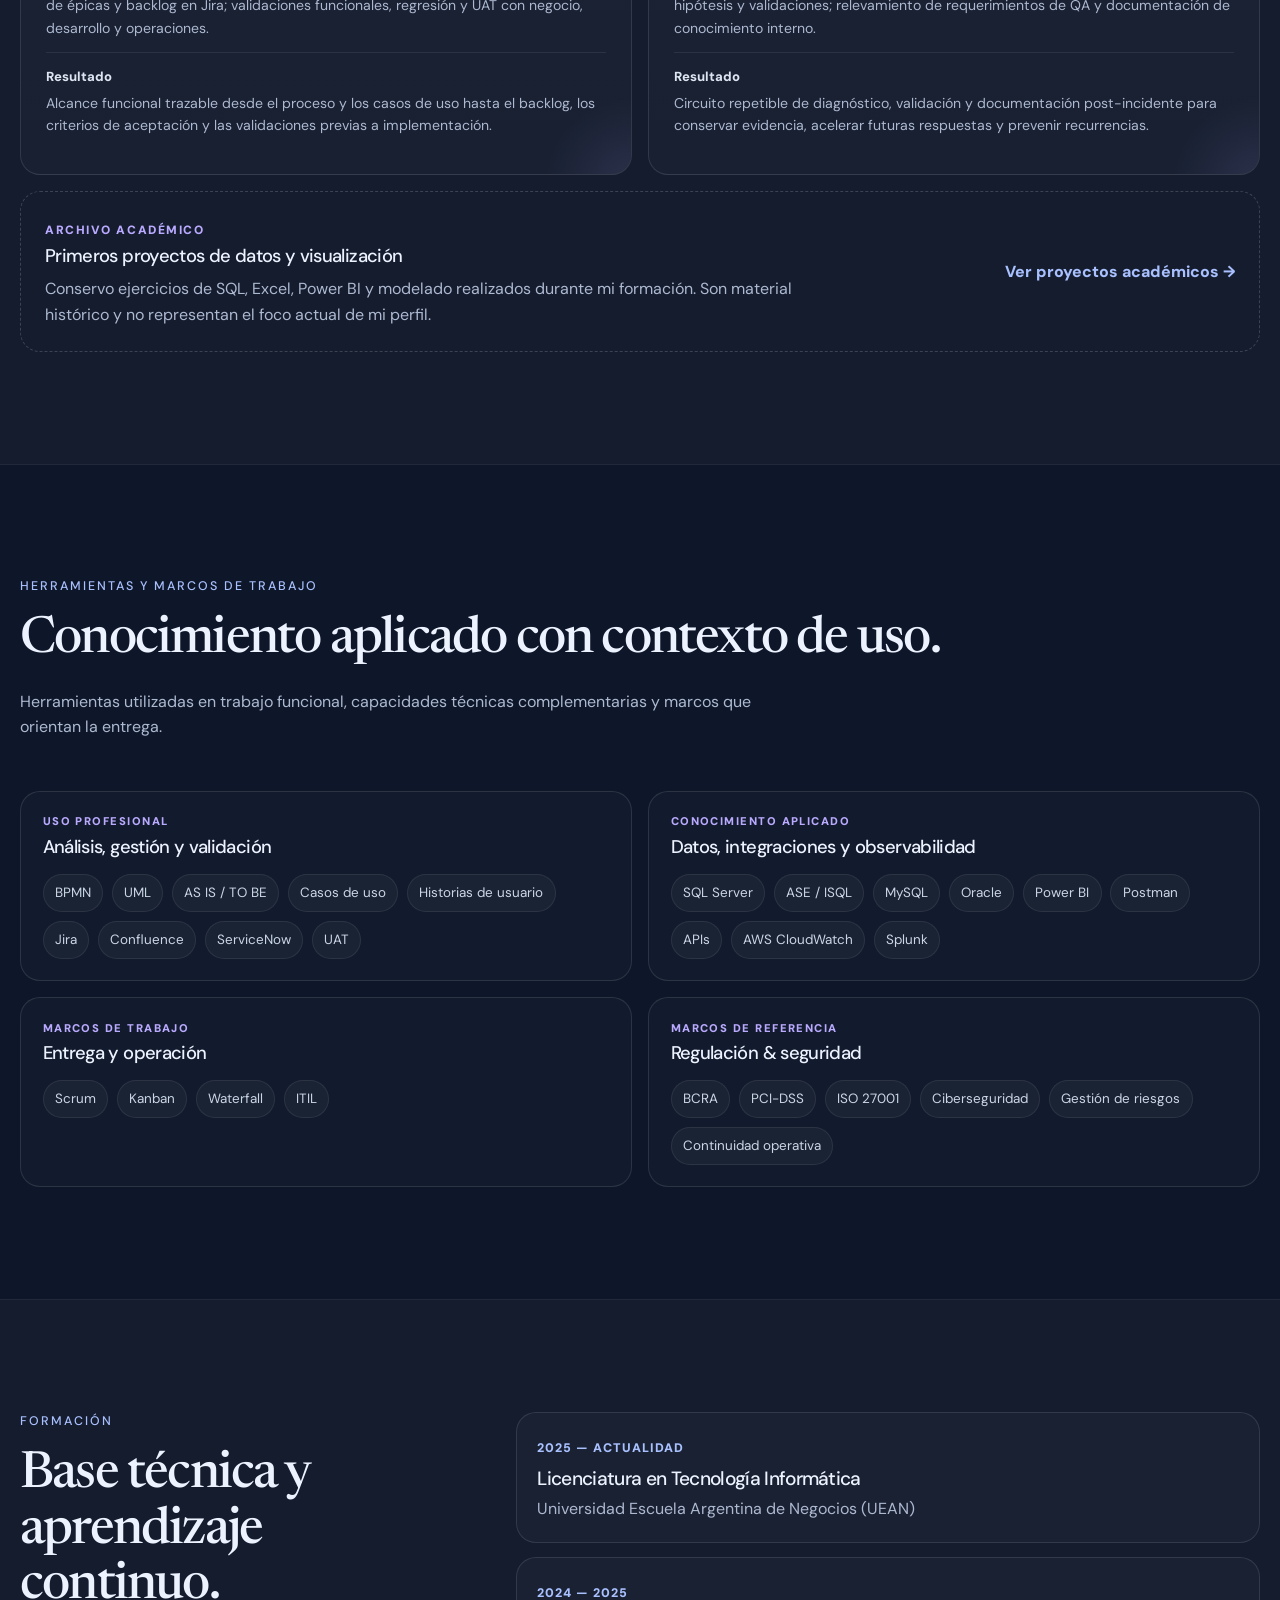
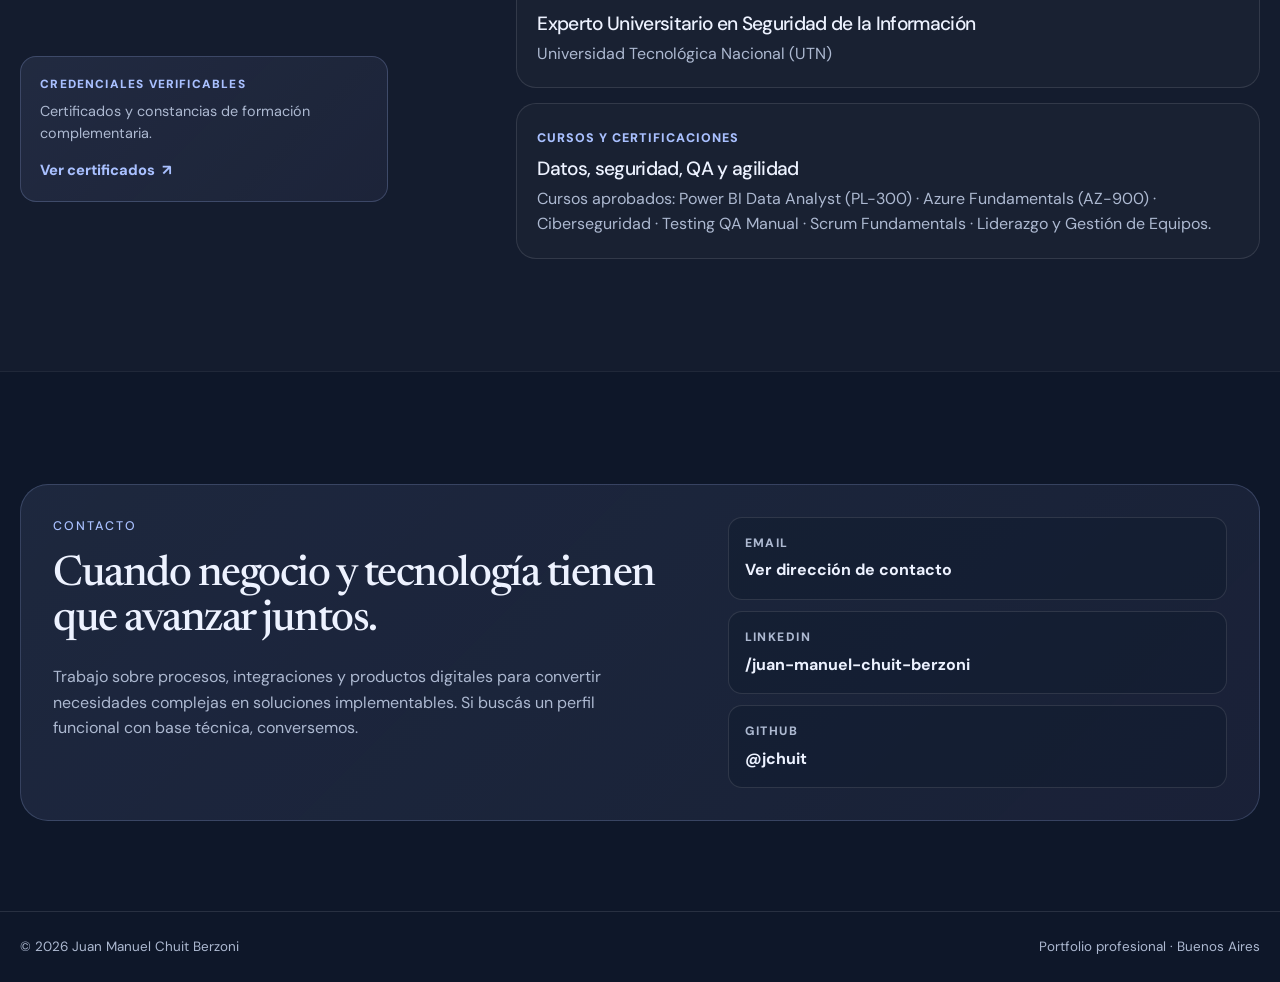
==== commit 80fae9ac: "Alinea títulos de experiencia a Business Analysis" ====
--- a/index.html
+++ b/index.html
@@ -164,7 +164,7 @@
               <span class="company">Artax Advisors · Banco Piano</span>
             </div>
             <div class="timeline-content">
-              <h3>Analista Funcional Sr.</h3>
+              <h3>Analista Funcional Sr. · IT Business Analyst</h3>
               <p>Relevamiento y documentación de requerimientos funcionales y técnicos para sistemas core y satélite bancarios, actuando como nexo entre negocio, desarrollo y operaciones.</p>
               <ul>
                 <li>Liderazgo funcional de un proyecto integral de migración de tarjetas físicas a tarjetas digitales, con modelado BPMN, casos de uso, historias de usuario y trazabilidad end-to-end.</li>
@@ -197,7 +197,7 @@
               <span class="company">Applicant IT · YPF</span>
             </div>
             <div class="timeline-content">
-              <h3>Analista de Procesos de TI</h3>
+              <h3>Analista de Procesos de TI · Business Analyst</h3>
               <p>Modelado y mejora de procesos IT, administración de información de configuración y construcción de indicadores para áreas técnicas y de negocio.</p>
               <ul>
                 <li>Administración de CMDB en ServiceNow con más de 300.000 activos informáticos, mejorando la trazabilidad y calidad de la información técnica.</li>
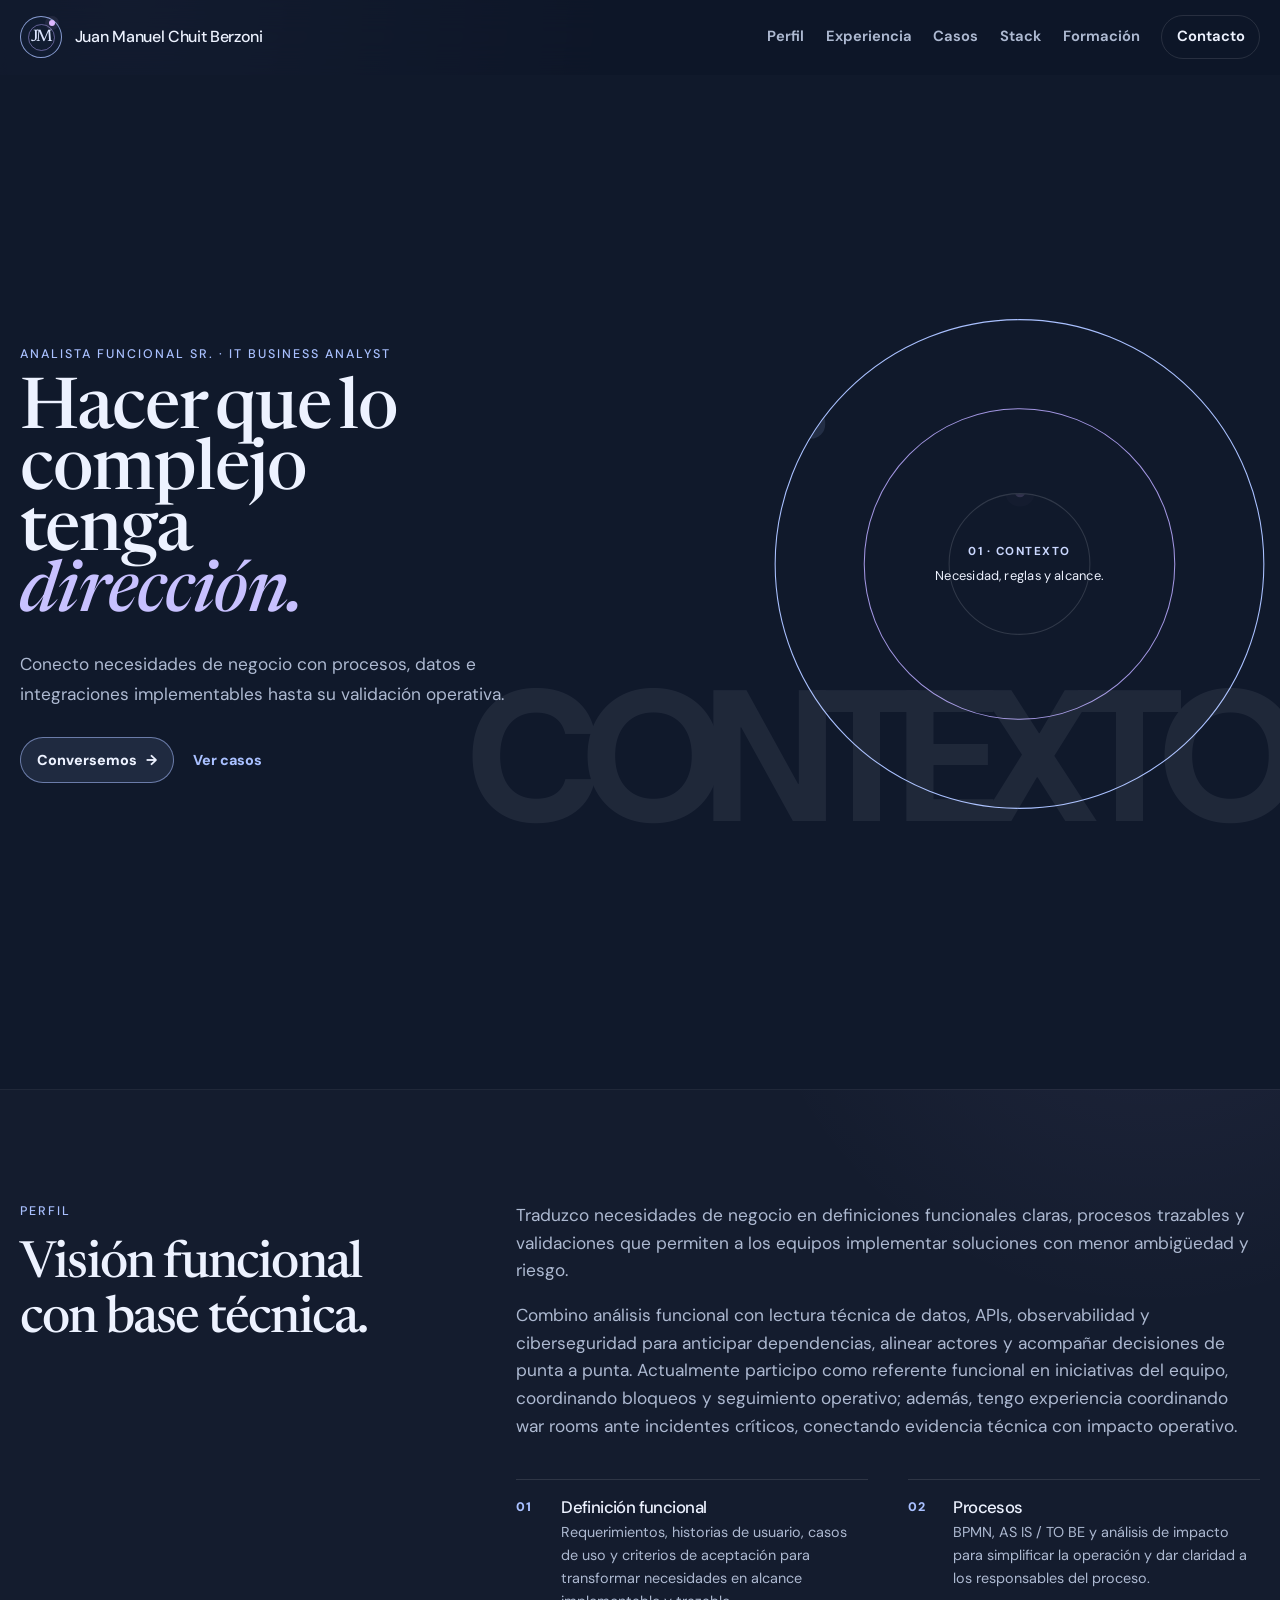
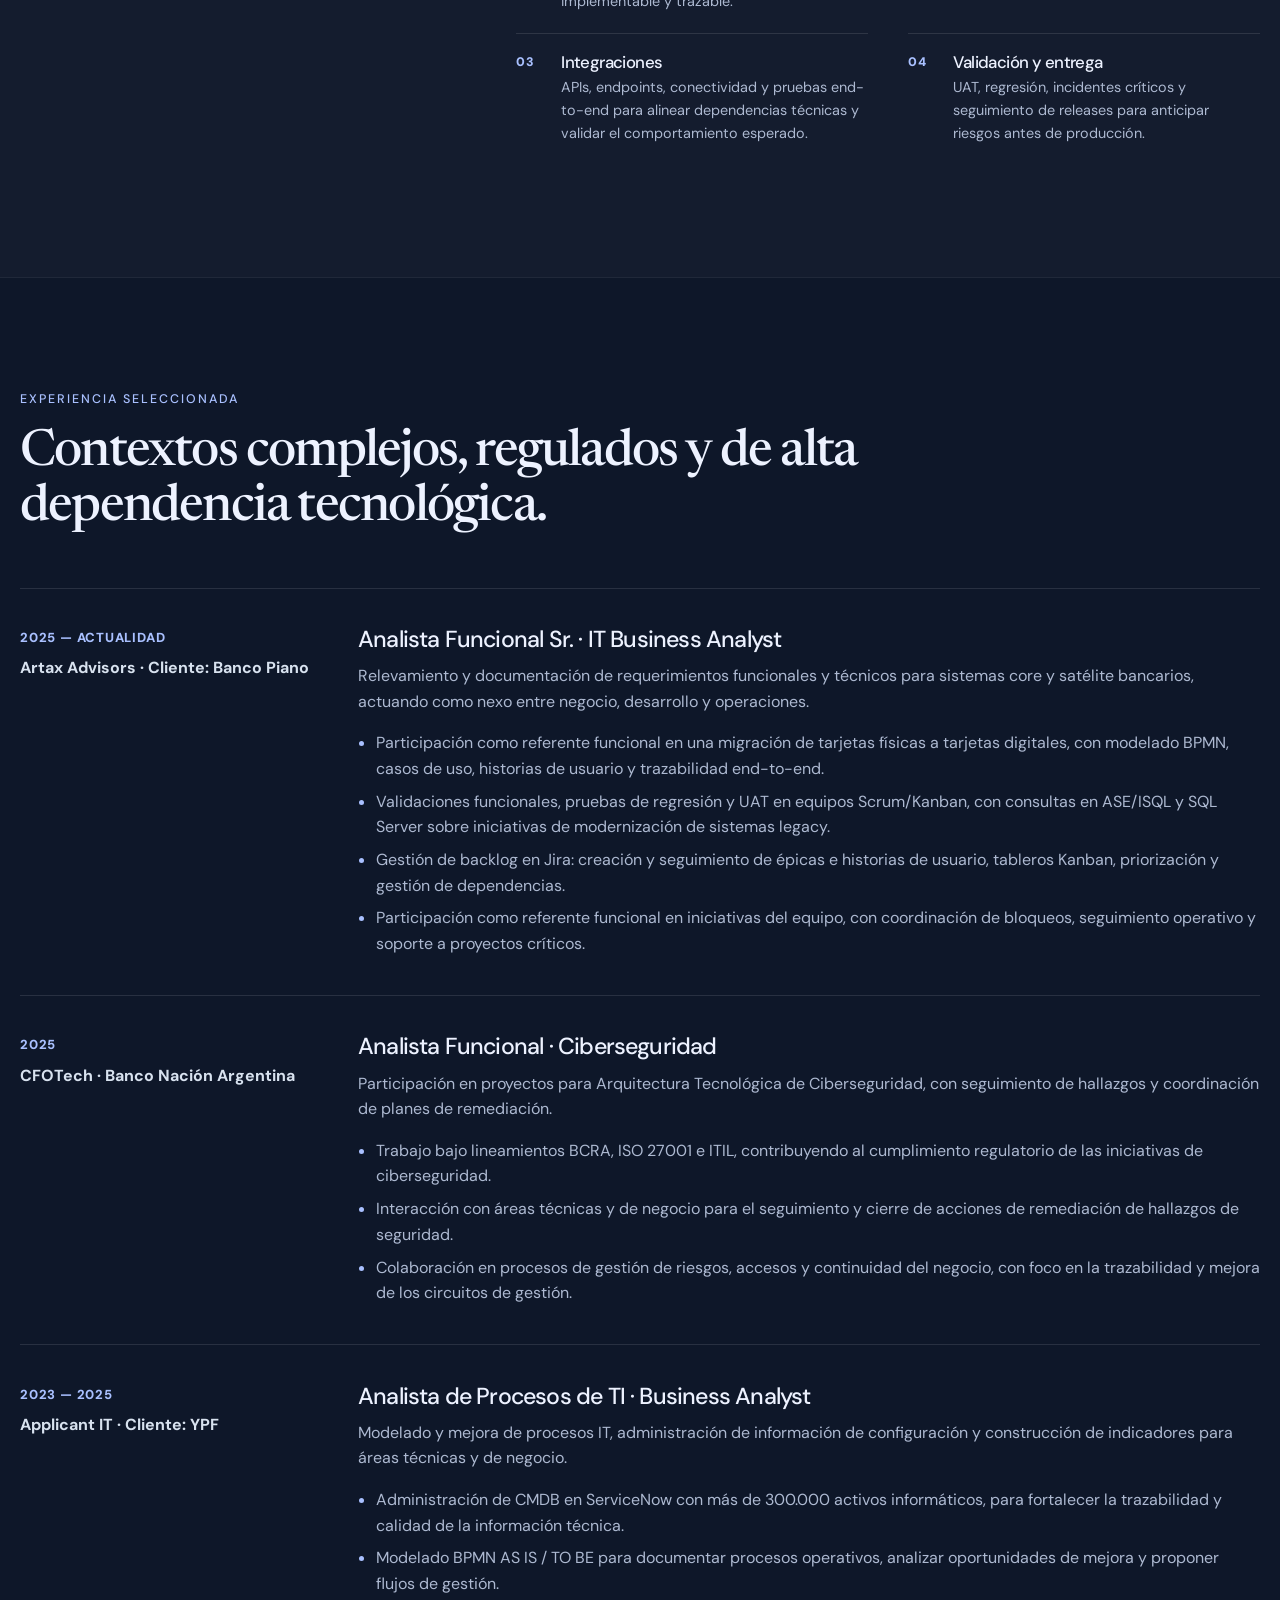
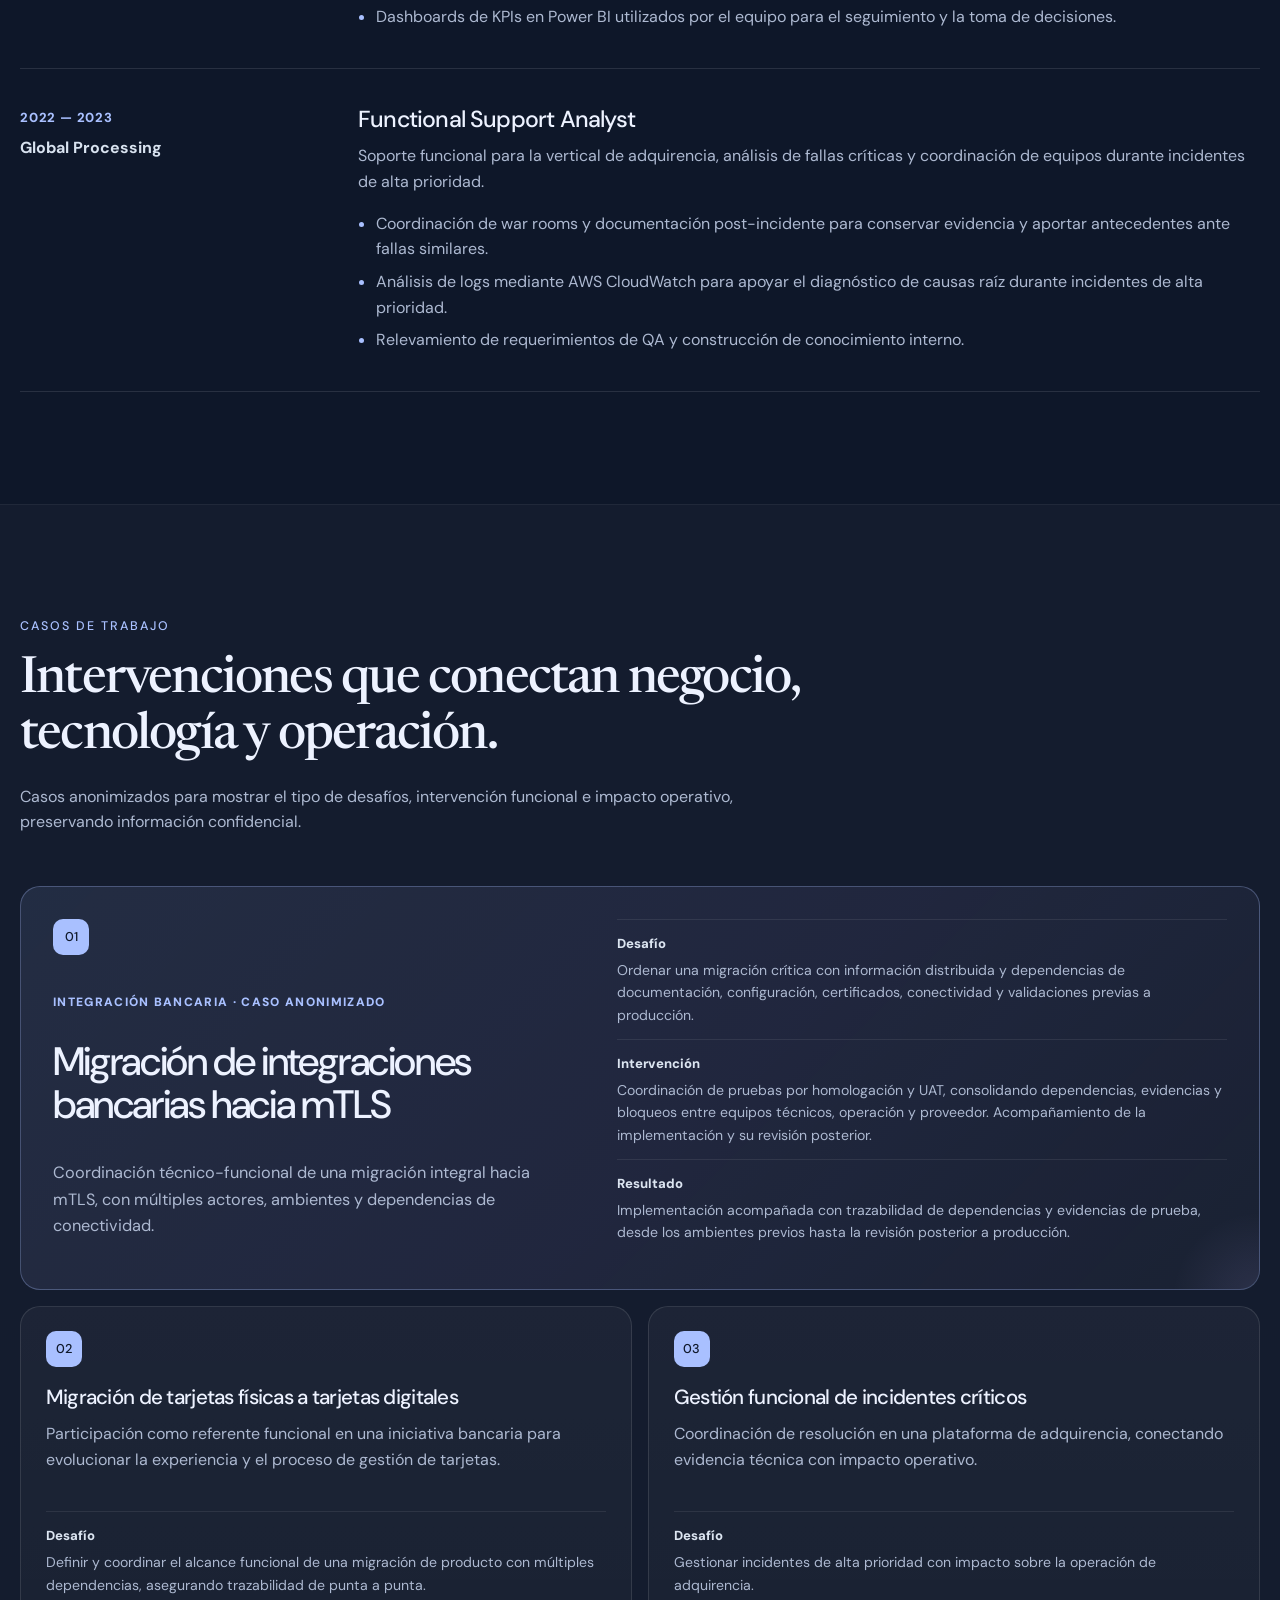
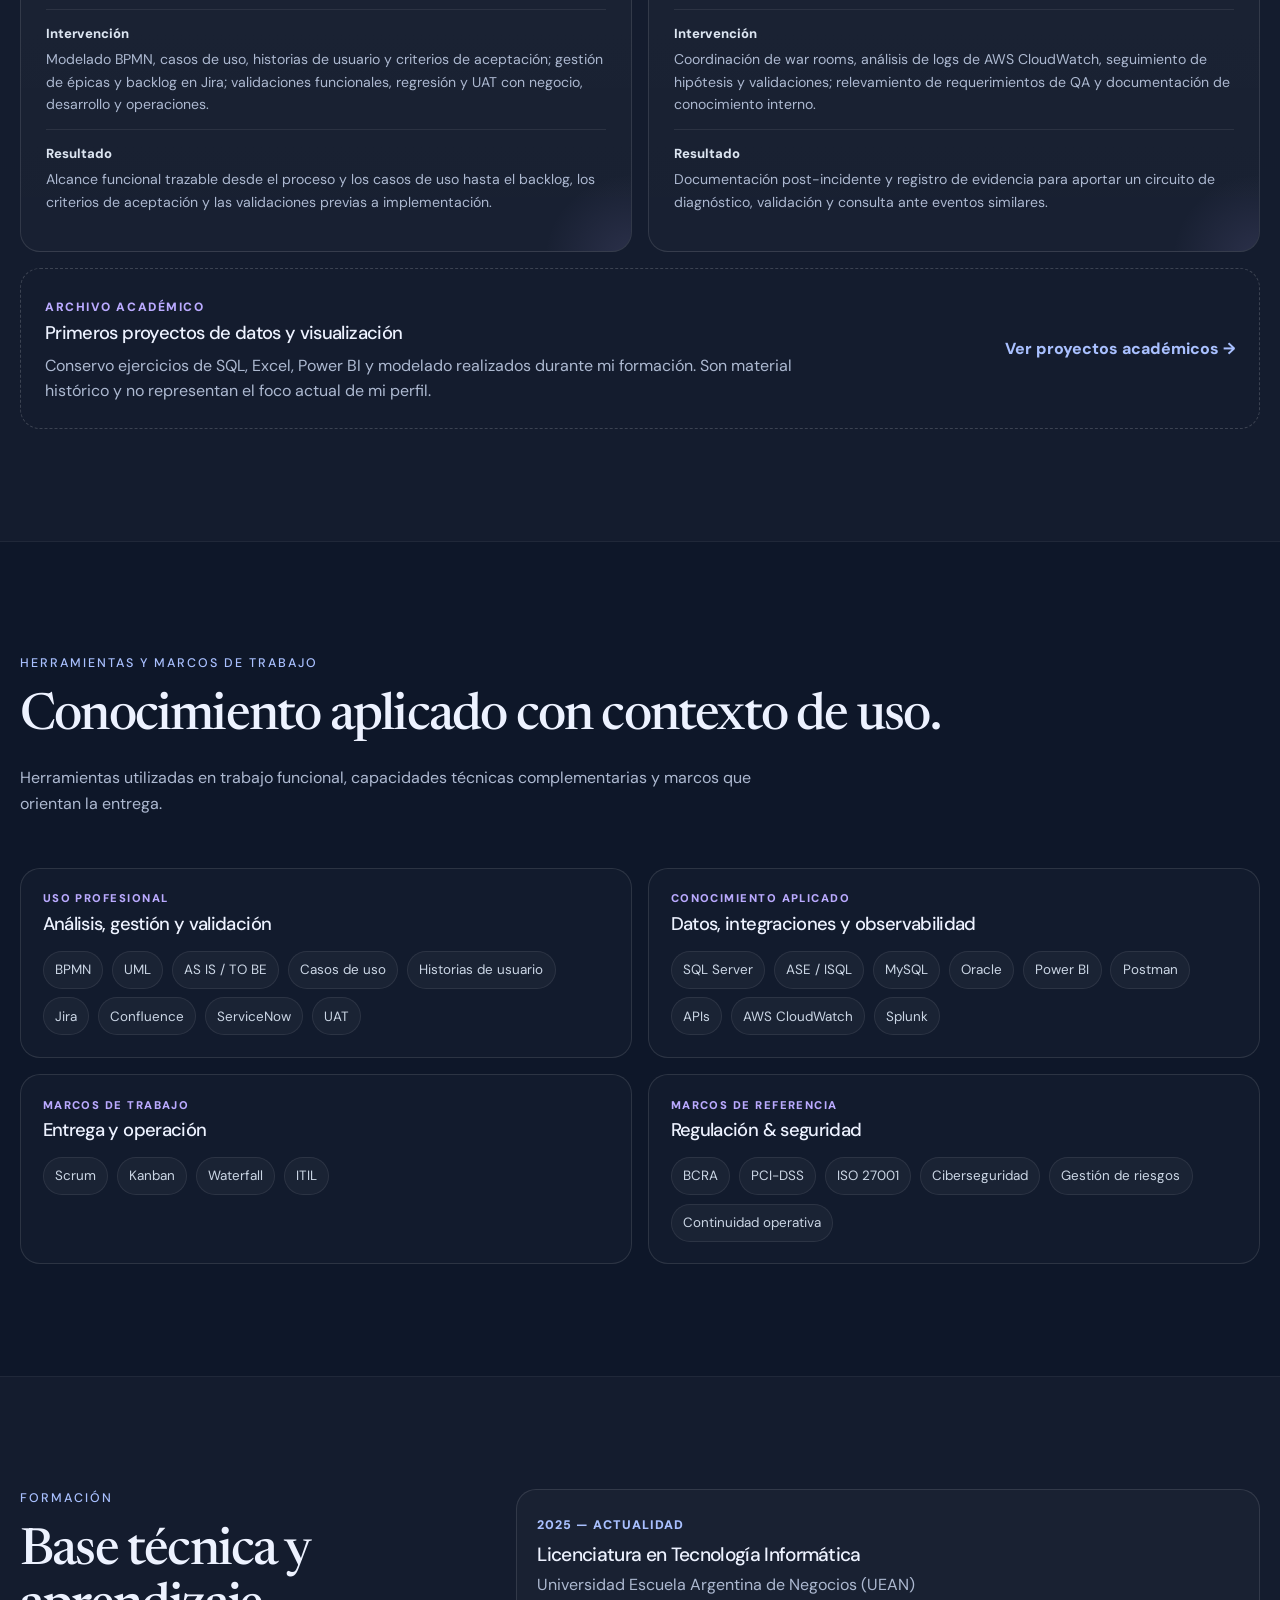
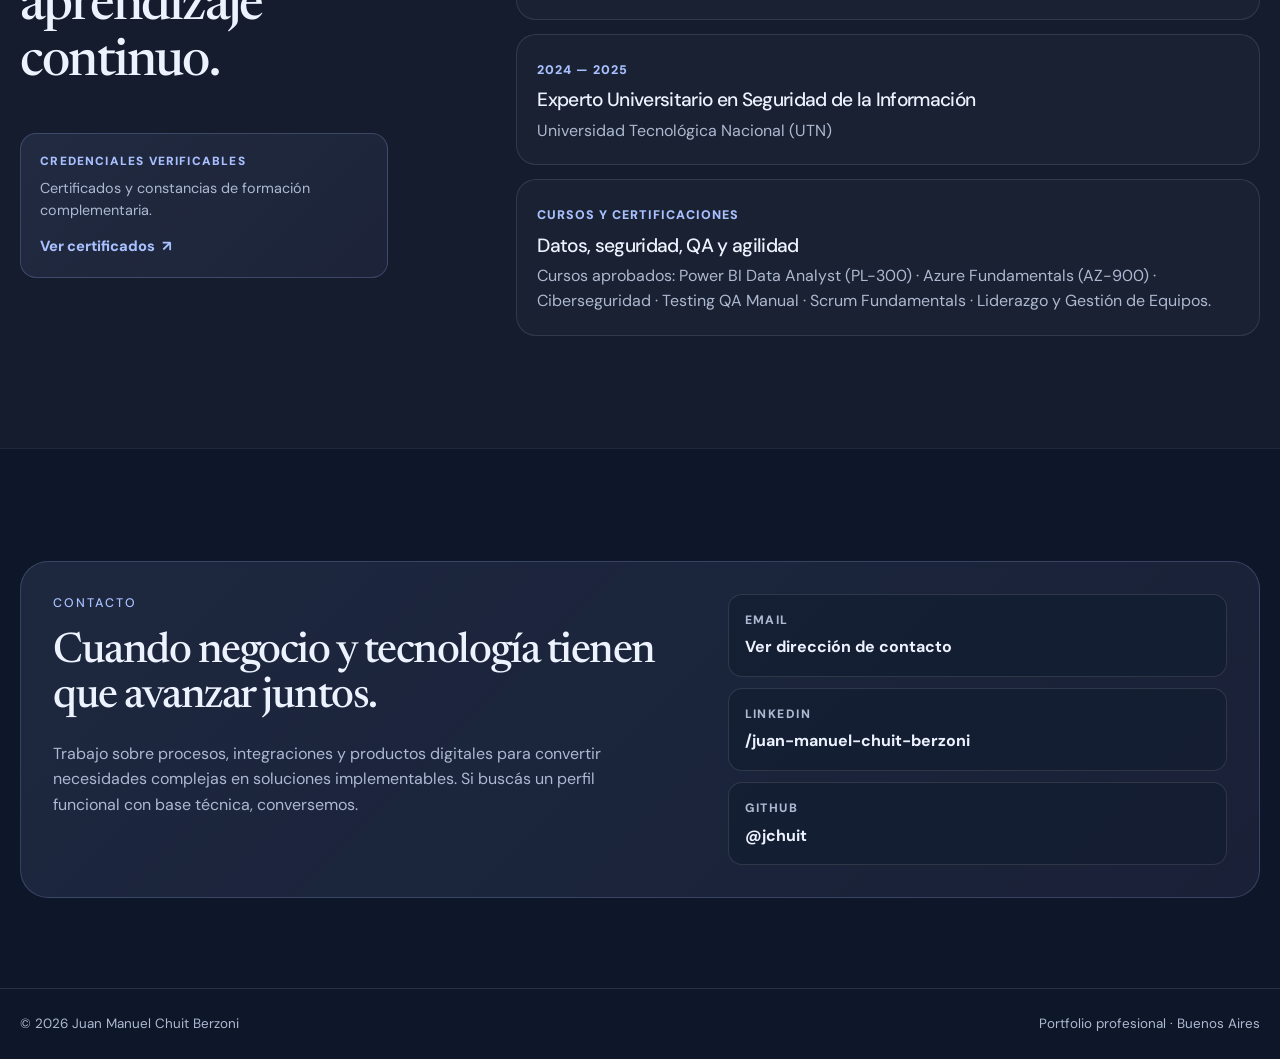
==== commit 96800458: "Alinea portfolio con experiencia de LinkedIn" ====
--- a/index.html
+++ b/index.html
@@ -118,7 +118,7 @@
             Traduzco necesidades de negocio en definiciones funcionales claras, procesos trazables y validaciones que permiten a los equipos implementar soluciones con menor ambigüedad y riesgo.
           </p>
           <p>
-            Combino análisis funcional con lectura técnica de datos, APIs, observabilidad y ciberseguridad para anticipar dependencias, alinear actores y acompañar decisiones de punta a punta. Actualmente actúo como referente funcional del equipo, coordinando bloqueos y seguimiento operativo; además, tengo experiencia coordinando war rooms ante incidentes críticos, conectando evidencia técnica con impacto operativo.
+            Combino análisis funcional con lectura técnica de datos, APIs, observabilidad y ciberseguridad para anticipar dependencias, alinear actores y acompañar decisiones de punta a punta. Actualmente participo como referente funcional en iniciativas del equipo, coordinando bloqueos y seguimiento operativo; además, tengo experiencia coordinando war rooms ante incidentes críticos, conectando evidencia técnica con impacto operativo.
           </p>
           <ol class="capability-list">
             <li>
@@ -142,7 +142,7 @@
             <li>
               <span>04</span>
               <div><h3>Validación y entrega</h3>
-              <p>UAT, regresión, incidentes críticos y seguimiento de releases para reducir riesgos antes de producción.</p>
+              <p>UAT, regresión, incidentes críticos y seguimiento de releases para anticipar riesgos antes de producción.</p>
               </div>
             </li>
           </ol>
@@ -161,16 +161,16 @@
           <article class="timeline-item reveal">
             <div class="timeline-meta">
               <span class="date">2025 — Actualidad</span>
-              <span class="company">Artax Advisors · Banco Piano</span>
+              <span class="company">Artax Advisors · Cliente: Banco Piano</span>
             </div>
             <div class="timeline-content">
               <h3>Analista Funcional Sr. · IT Business Analyst</h3>
               <p>Relevamiento y documentación de requerimientos funcionales y técnicos para sistemas core y satélite bancarios, actuando como nexo entre negocio, desarrollo y operaciones.</p>
               <ul>
-                <li>Liderazgo funcional de un proyecto integral de migración de tarjetas físicas a tarjetas digitales, con modelado BPMN, casos de uso, historias de usuario y trazabilidad end-to-end.</li>
+                <li>Participación como referente funcional en una migración de tarjetas físicas a tarjetas digitales, con modelado BPMN, casos de uso, historias de usuario y trazabilidad end-to-end.</li>
                 <li>Validaciones funcionales, pruebas de regresión y UAT en equipos Scrum/Kanban, con consultas en ASE/ISQL y SQL Server sobre iniciativas de modernización de sistemas legacy.</li>
                 <li>Gestión de backlog en Jira: creación y seguimiento de épicas e historias de usuario, tableros Kanban, priorización y gestión de dependencias.</li>
-                <li>Referente funcional del equipo, coordinando bloqueos, seguimiento operativo y soporte a proyectos críticos.</li>
+                <li>Participación como referente funcional en iniciativas del equipo, con coordinación de bloqueos, seguimiento operativo y soporte a proyectos críticos.</li>
               </ul>
             </div>
           </article>
@@ -185,7 +185,7 @@
               <p>Participación en proyectos para Arquitectura Tecnológica de Ciberseguridad, con seguimiento de hallazgos y coordinación de planes de remediación.</p>
               <ul>
                 <li>Trabajo bajo lineamientos BCRA, ISO 27001 e ITIL, contribuyendo al cumplimiento regulatorio de las iniciativas de ciberseguridad.</li>
-                <li>Interacción con áreas técnicas y de negocio para el seguimiento y cierre de acciones, acelerando la remediación de hallazgos de seguridad.</li>
+                <li>Interacción con áreas técnicas y de negocio para el seguimiento y cierre de acciones de remediación de hallazgos de seguridad.</li>
                 <li>Colaboración en procesos de gestión de riesgos, accesos y continuidad del negocio, con foco en la trazabilidad y mejora de los circuitos de gestión.</li>
               </ul>
             </div>
@@ -194,14 +194,14 @@
           <article class="timeline-item reveal">
             <div class="timeline-meta">
               <span class="date">2023 — 2025</span>
-              <span class="company">Applicant IT · YPF</span>
+              <span class="company">Applicant IT · Cliente: YPF</span>
             </div>
             <div class="timeline-content">
               <h3>Analista de Procesos de TI · Business Analyst</h3>
               <p>Modelado y mejora de procesos IT, administración de información de configuración y construcción de indicadores para áreas técnicas y de negocio.</p>
               <ul>
-                <li>Administración de CMDB en ServiceNow con más de 300.000 activos informáticos, mejorando la trazabilidad y calidad de la información técnica.</li>
-                <li>Modelado BPMN AS IS / TO BE que simplificó procesos operativos y redujo pasos manuales en el flujo de gestión.</li>
+                <li>Administración de CMDB en ServiceNow con más de 300.000 activos informáticos, para fortalecer la trazabilidad y calidad de la información técnica.</li>
+                <li>Modelado BPMN AS IS / TO BE para documentar procesos operativos, analizar oportunidades de mejora y proponer flujos de gestión.</li>
                 <li>Dashboards de KPIs en Power BI utilizados por el equipo para el seguimiento y la toma de decisiones.</li>
               </ul>
             </div>
@@ -213,11 +213,11 @@
               <span class="company">Global Processing</span>
             </div>
             <div class="timeline-content">
-              <h3>Application Support Analyst · Funcional</h3>
+              <h3>Functional Support Analyst</h3>
               <p>Soporte funcional para la vertical de adquirencia, análisis de fallas críticas y coordinación de equipos durante incidentes de alta prioridad.</p>
               <ul>
-                <li>Coordinación de war rooms y documentación post-incidente, facilitando la prevención de fallas similares.</li>
-                <li>Análisis de logs mediante AWS CloudWatch que aceleró el diagnóstico de causas raíz durante incidentes de alta prioridad.</li>
+                <li>Coordinación de war rooms y documentación post-incidente para conservar evidencia y aportar antecedentes ante fallas similares.</li>
+                <li>Análisis de logs mediante AWS CloudWatch para apoyar el diagnóstico de causas raíz durante incidentes de alta prioridad.</li>
                 <li>Relevamiento de requerimientos de QA y construcción de conocimiento interno.</li>
               </ul>
             </div>
@@ -250,7 +250,7 @@
           <article class="case-card reveal">
             <span class="case-number">02</span>
             <h3>Migración de tarjetas físicas a tarjetas digitales</h3>
-            <p class="case-summary">Liderazgo funcional de una iniciativa bancaria integral para evolucionar la experiencia y el proceso de gestión de tarjetas.</p>
+            <p class="case-summary">Participación como referente funcional en una iniciativa bancaria para evolucionar la experiencia y el proceso de gestión de tarjetas.</p>
             <dl>
               <div><dt>Desafío</dt><dd>Definir y coordinar el alcance funcional de una migración de producto con múltiples dependencias, asegurando trazabilidad de punta a punta.</dd></div>
               <div><dt>Intervención</dt><dd>Modelado BPMN, casos de uso, historias de usuario y criterios de aceptación; gestión de épicas y backlog en Jira; validaciones funcionales, regresión y UAT con negocio, desarrollo y operaciones.</dd></div>
@@ -265,7 +265,7 @@
             <dl>
               <div><dt>Desafío</dt><dd>Gestionar incidentes de alta prioridad con impacto sobre la operación de adquirencia.</dd></div>
               <div><dt>Intervención</dt><dd>Coordinación de war rooms, análisis de logs de AWS CloudWatch, seguimiento de hipótesis y validaciones; relevamiento de requerimientos de QA y documentación de conocimiento interno.</dd></div>
-              <div><dt>Resultado</dt><dd>Circuito repetible de diagnóstico, validación y documentación post-incidente para conservar evidencia, acelerar futuras respuestas y prevenir recurrencias.</dd></div>
+              <div><dt>Resultado</dt><dd>Documentación post-incidente y registro de evidencia para aportar un circuito de diagnóstico, validación y consulta ante eventos similares.</dd></div>
             </dl>
           </article>
         </div>
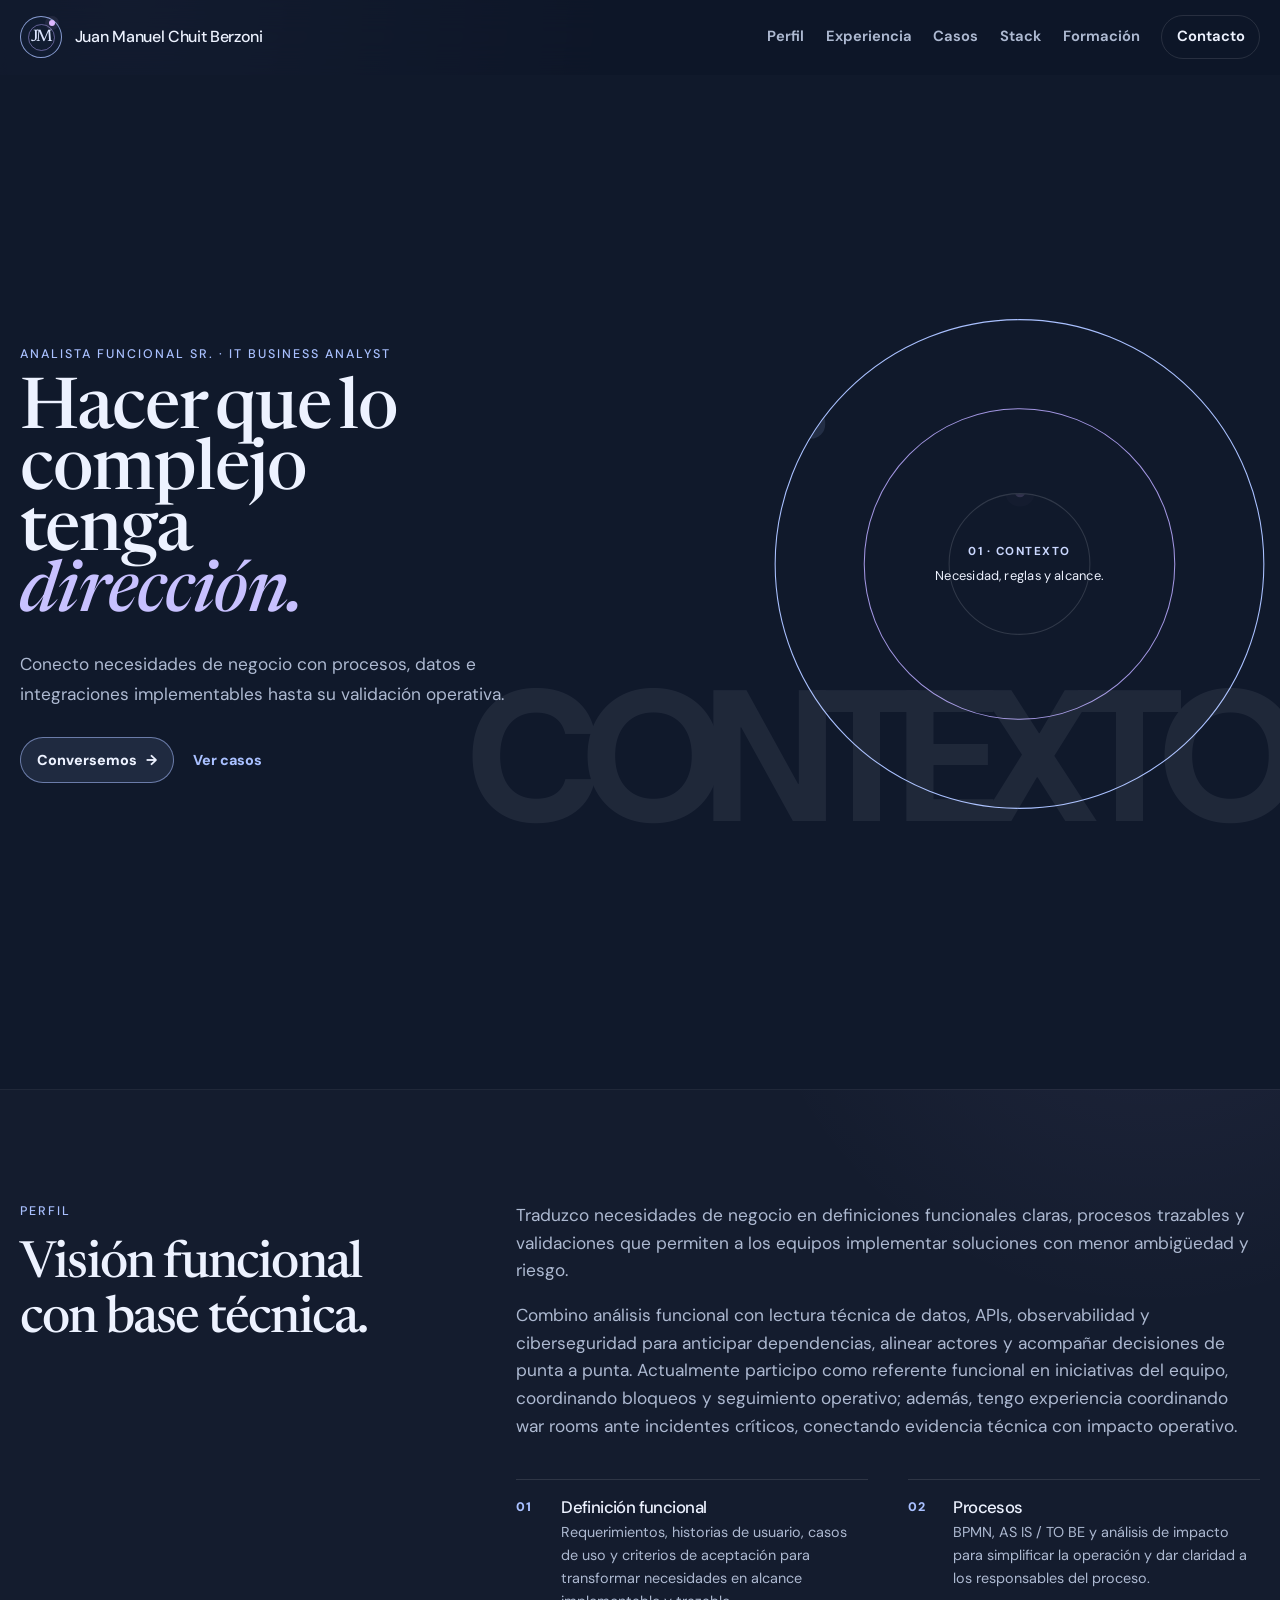
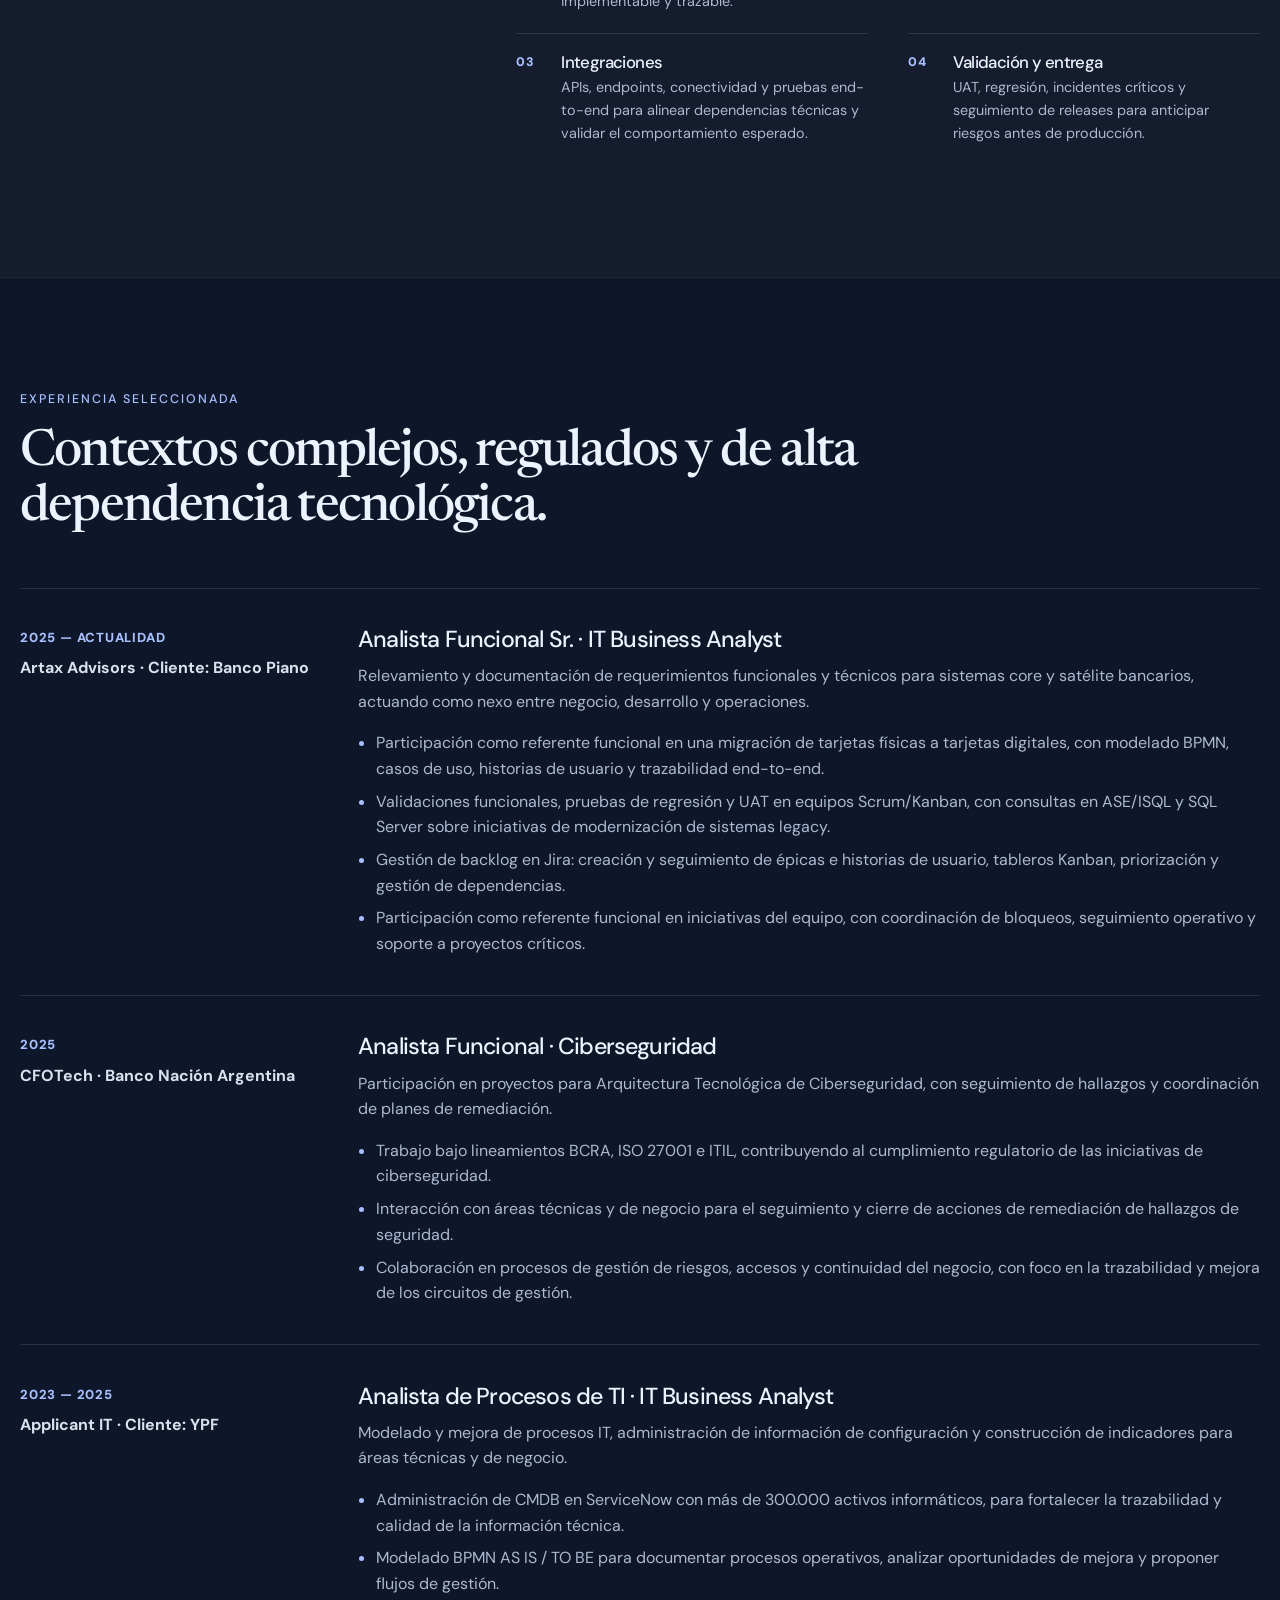
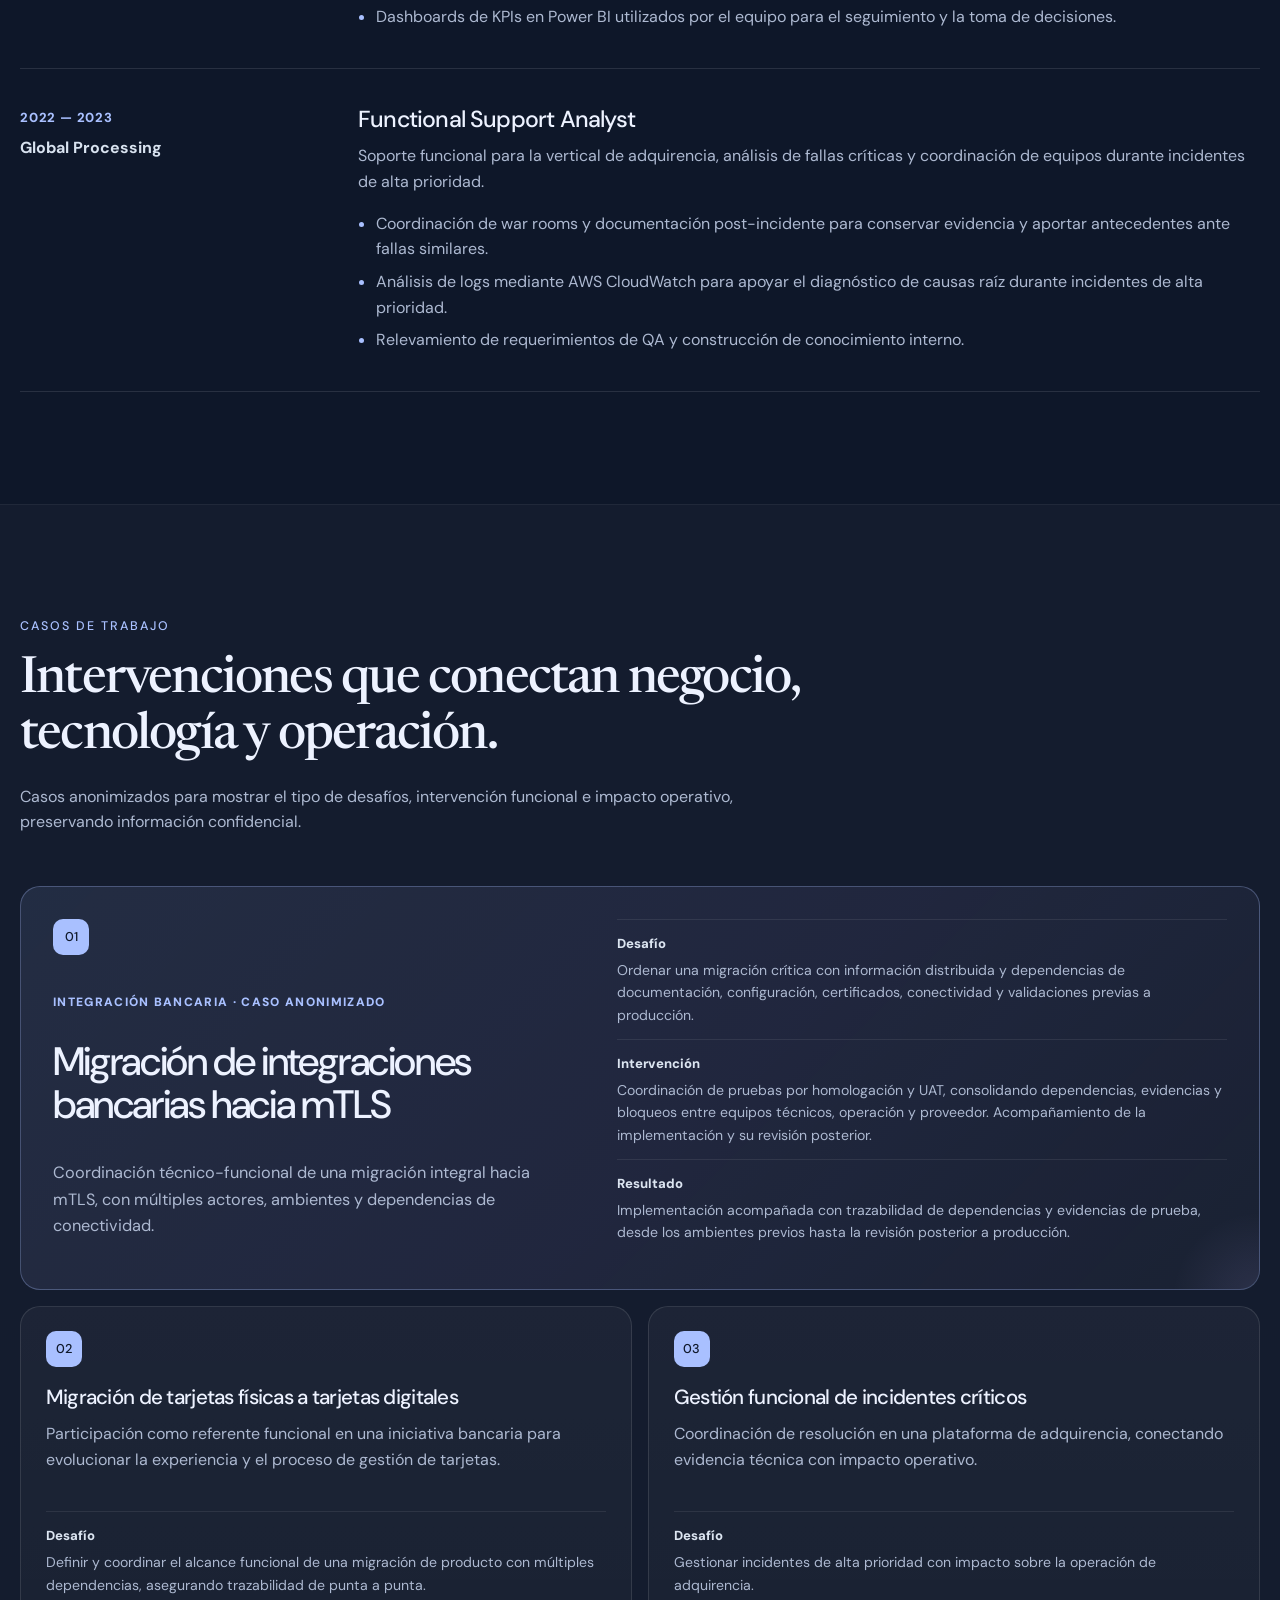
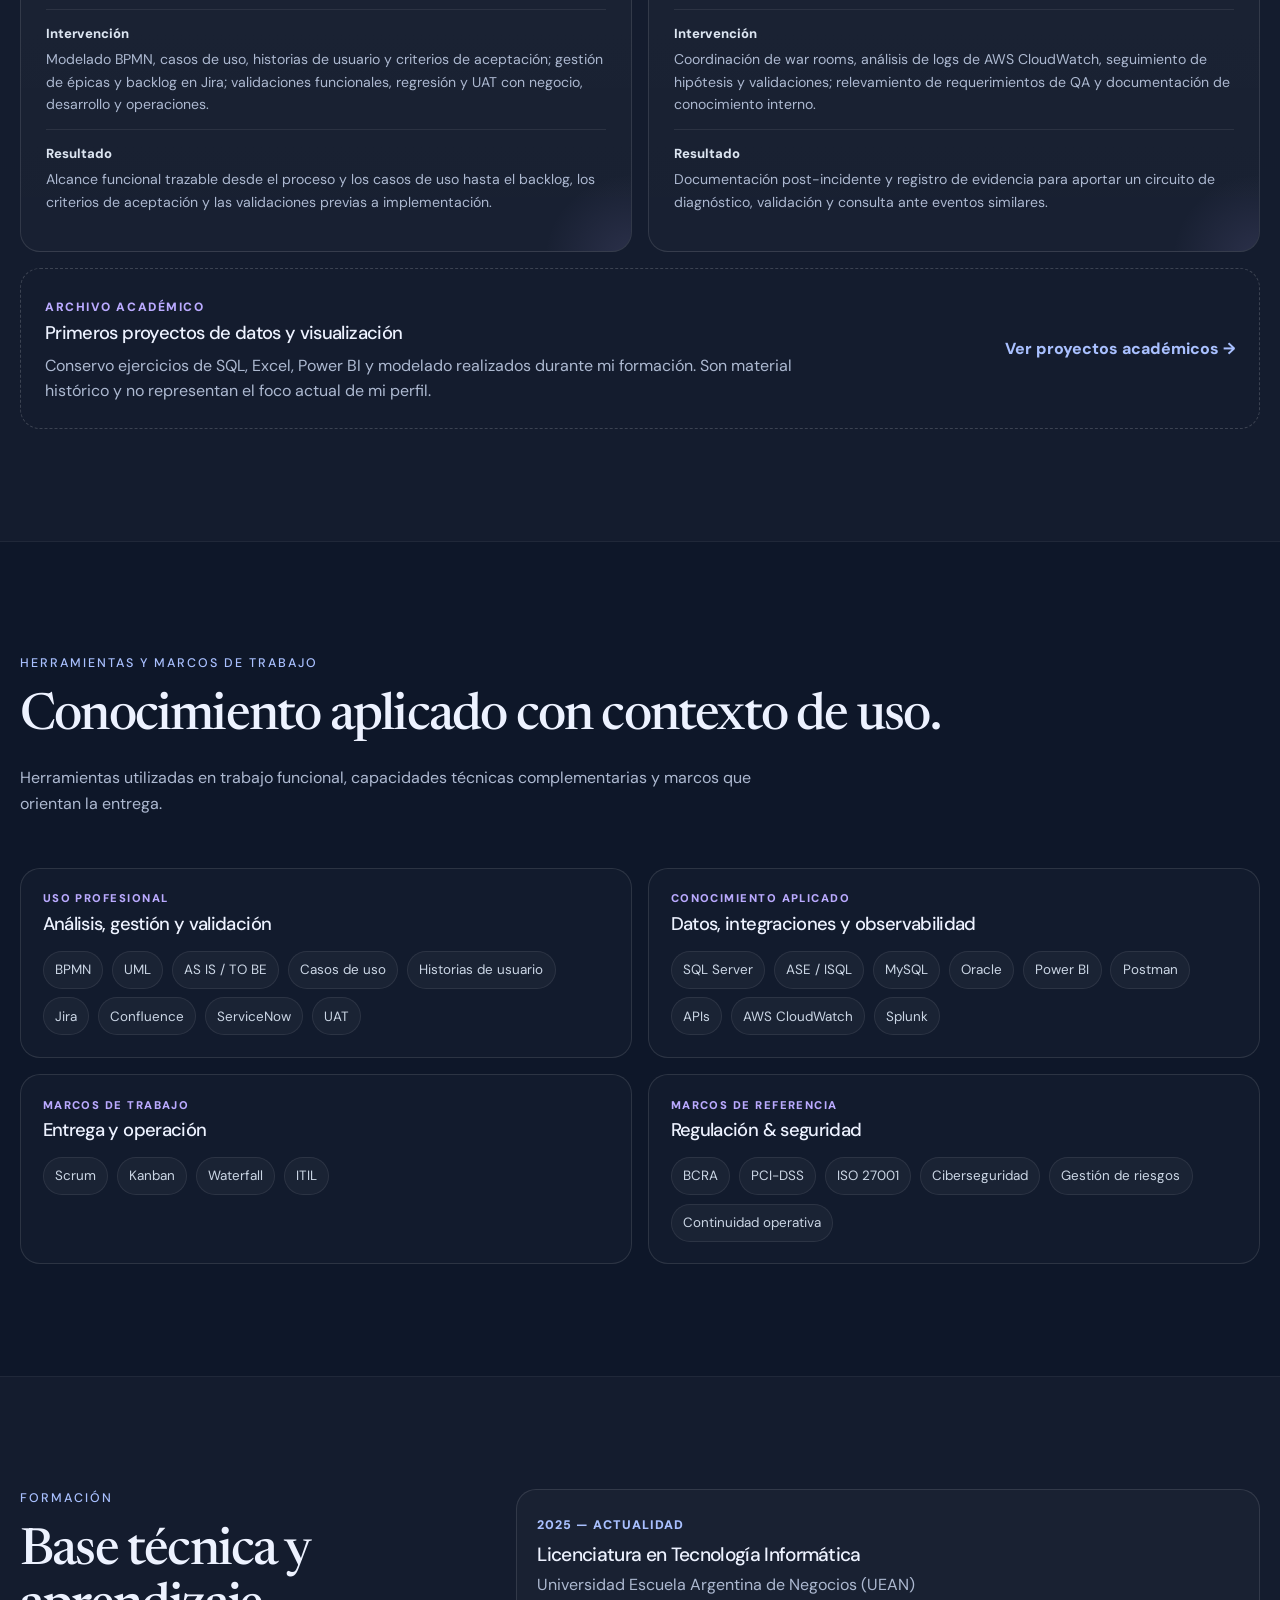
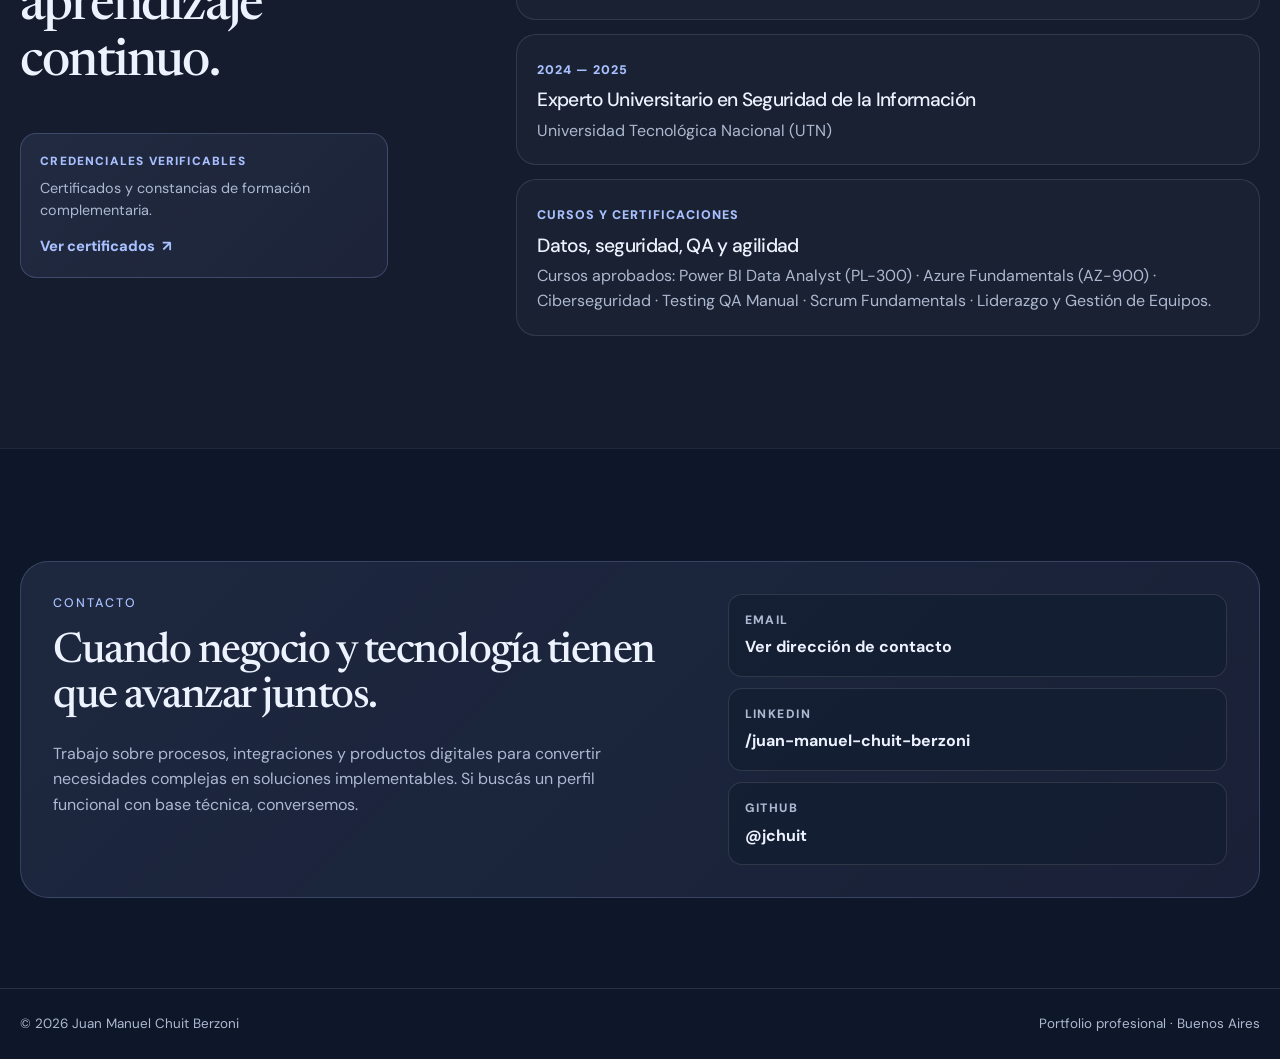
==== commit 15cd0549: "Unifica IT Business Analyst en experiencias" ====
--- a/index.html
+++ b/index.html
@@ -197,7 +197,7 @@
               <span class="company">Applicant IT · Cliente: YPF</span>
             </div>
             <div class="timeline-content">
-              <h3>Analista de Procesos de TI · Business Analyst</h3>
+              <h3>Analista de Procesos de TI · IT Business Analyst</h3>
               <p>Modelado y mejora de procesos IT, administración de información de configuración y construcción de indicadores para áreas técnicas y de negocio.</p>
               <ul>
                 <li>Administración de CMDB en ServiceNow con más de 300.000 activos informáticos, para fortalecer la trazabilidad y calidad de la información técnica.</li>
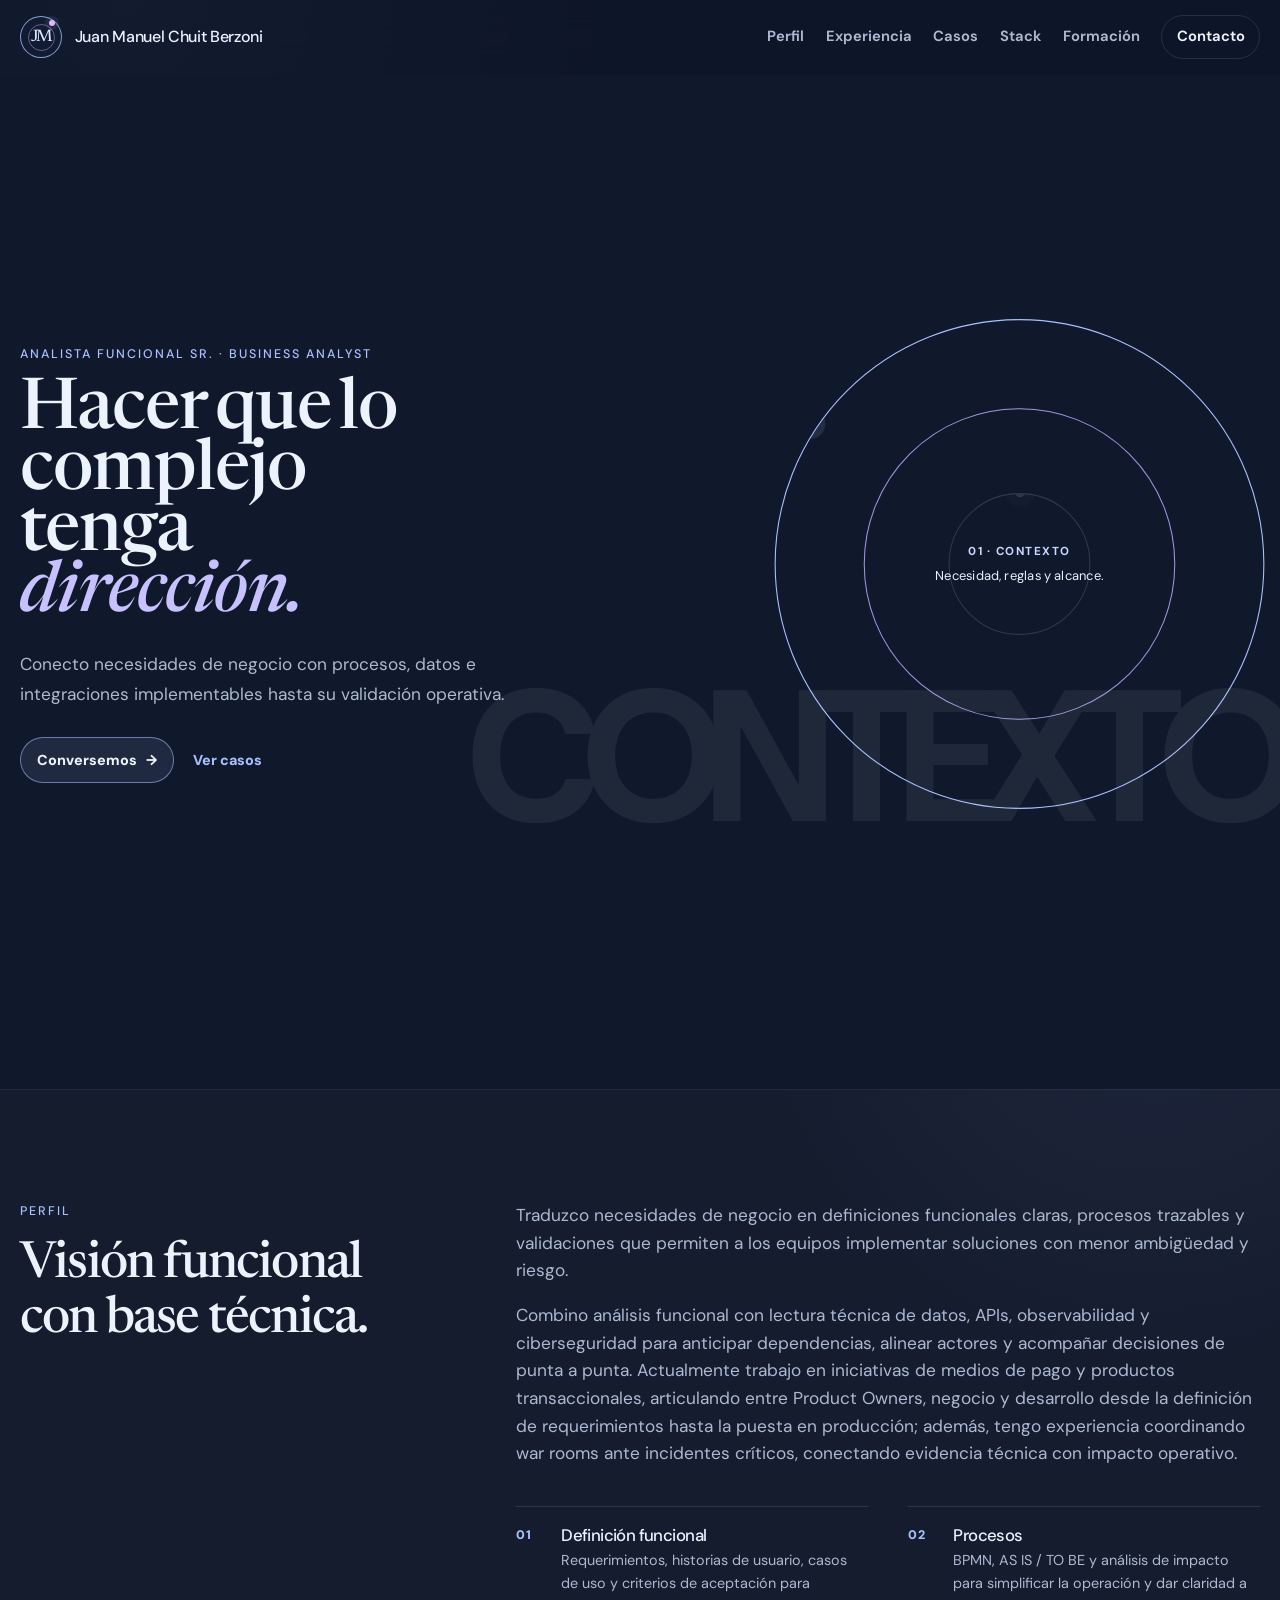
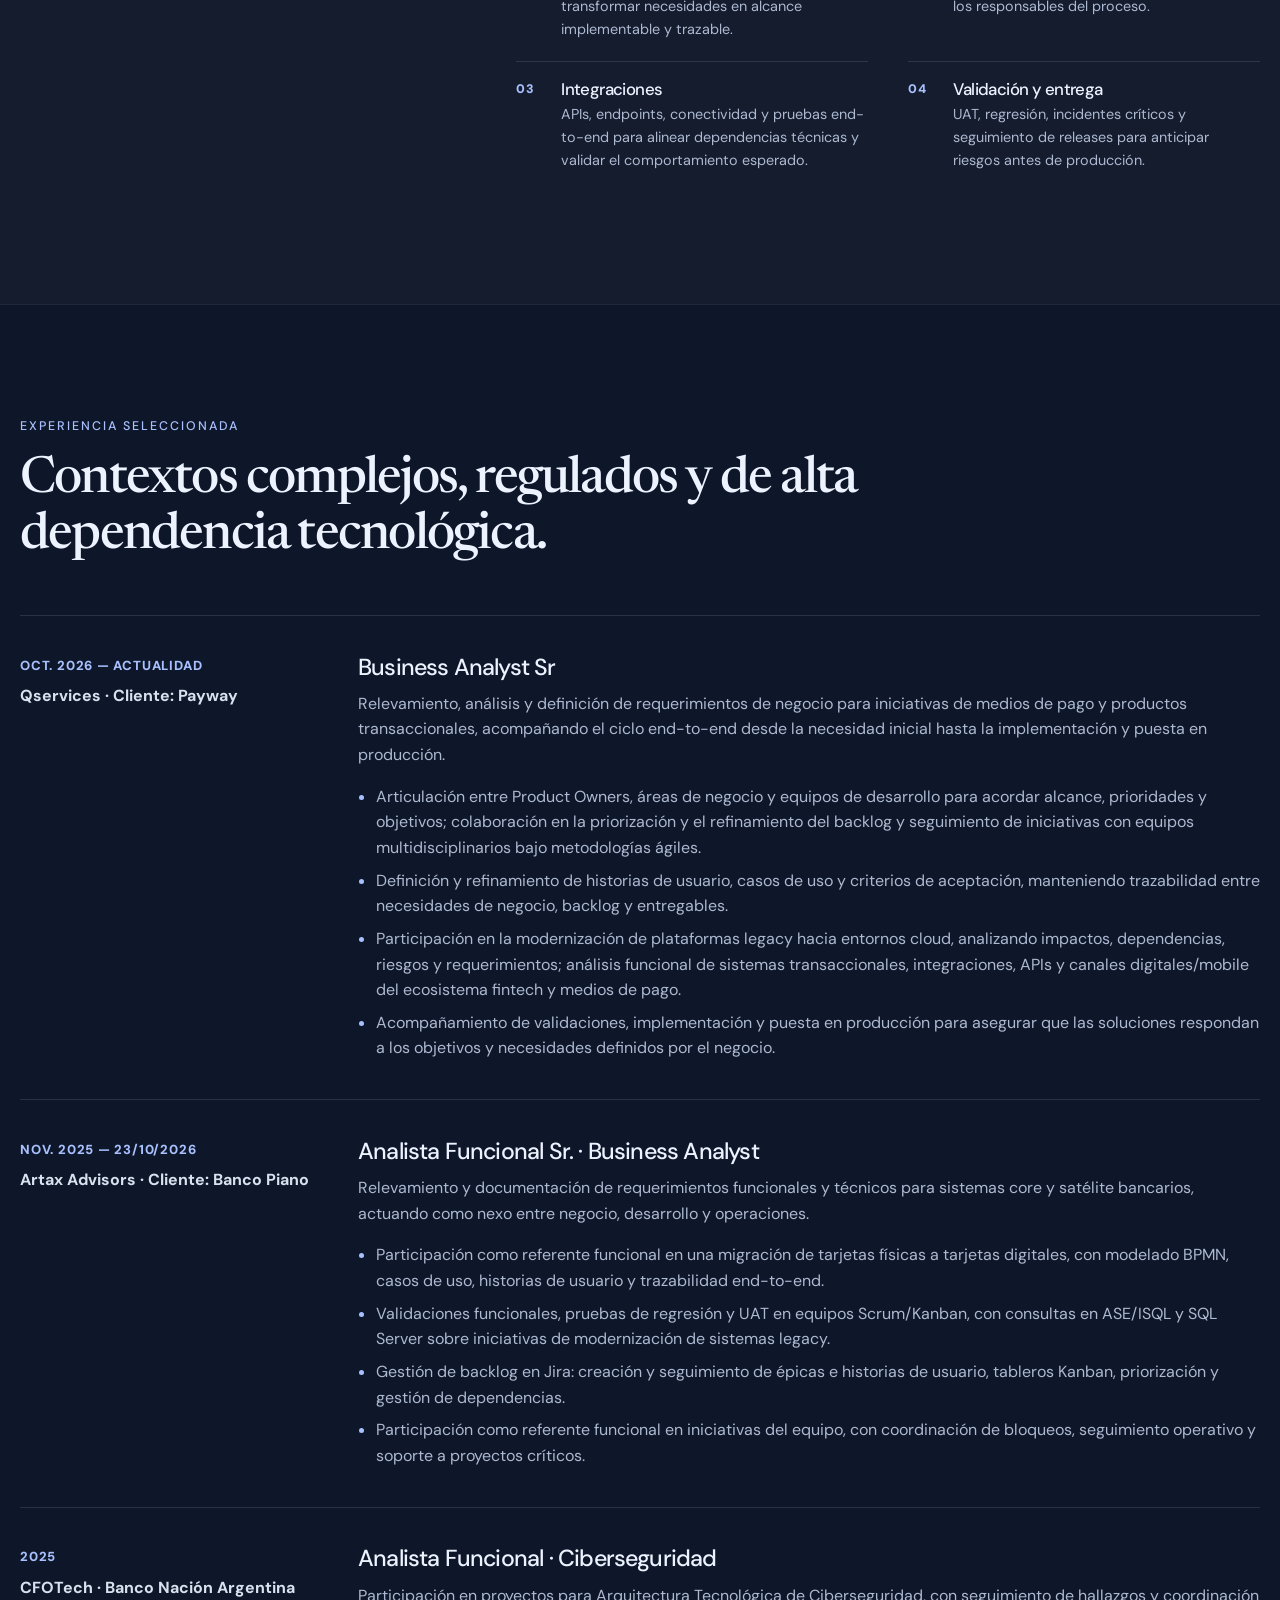
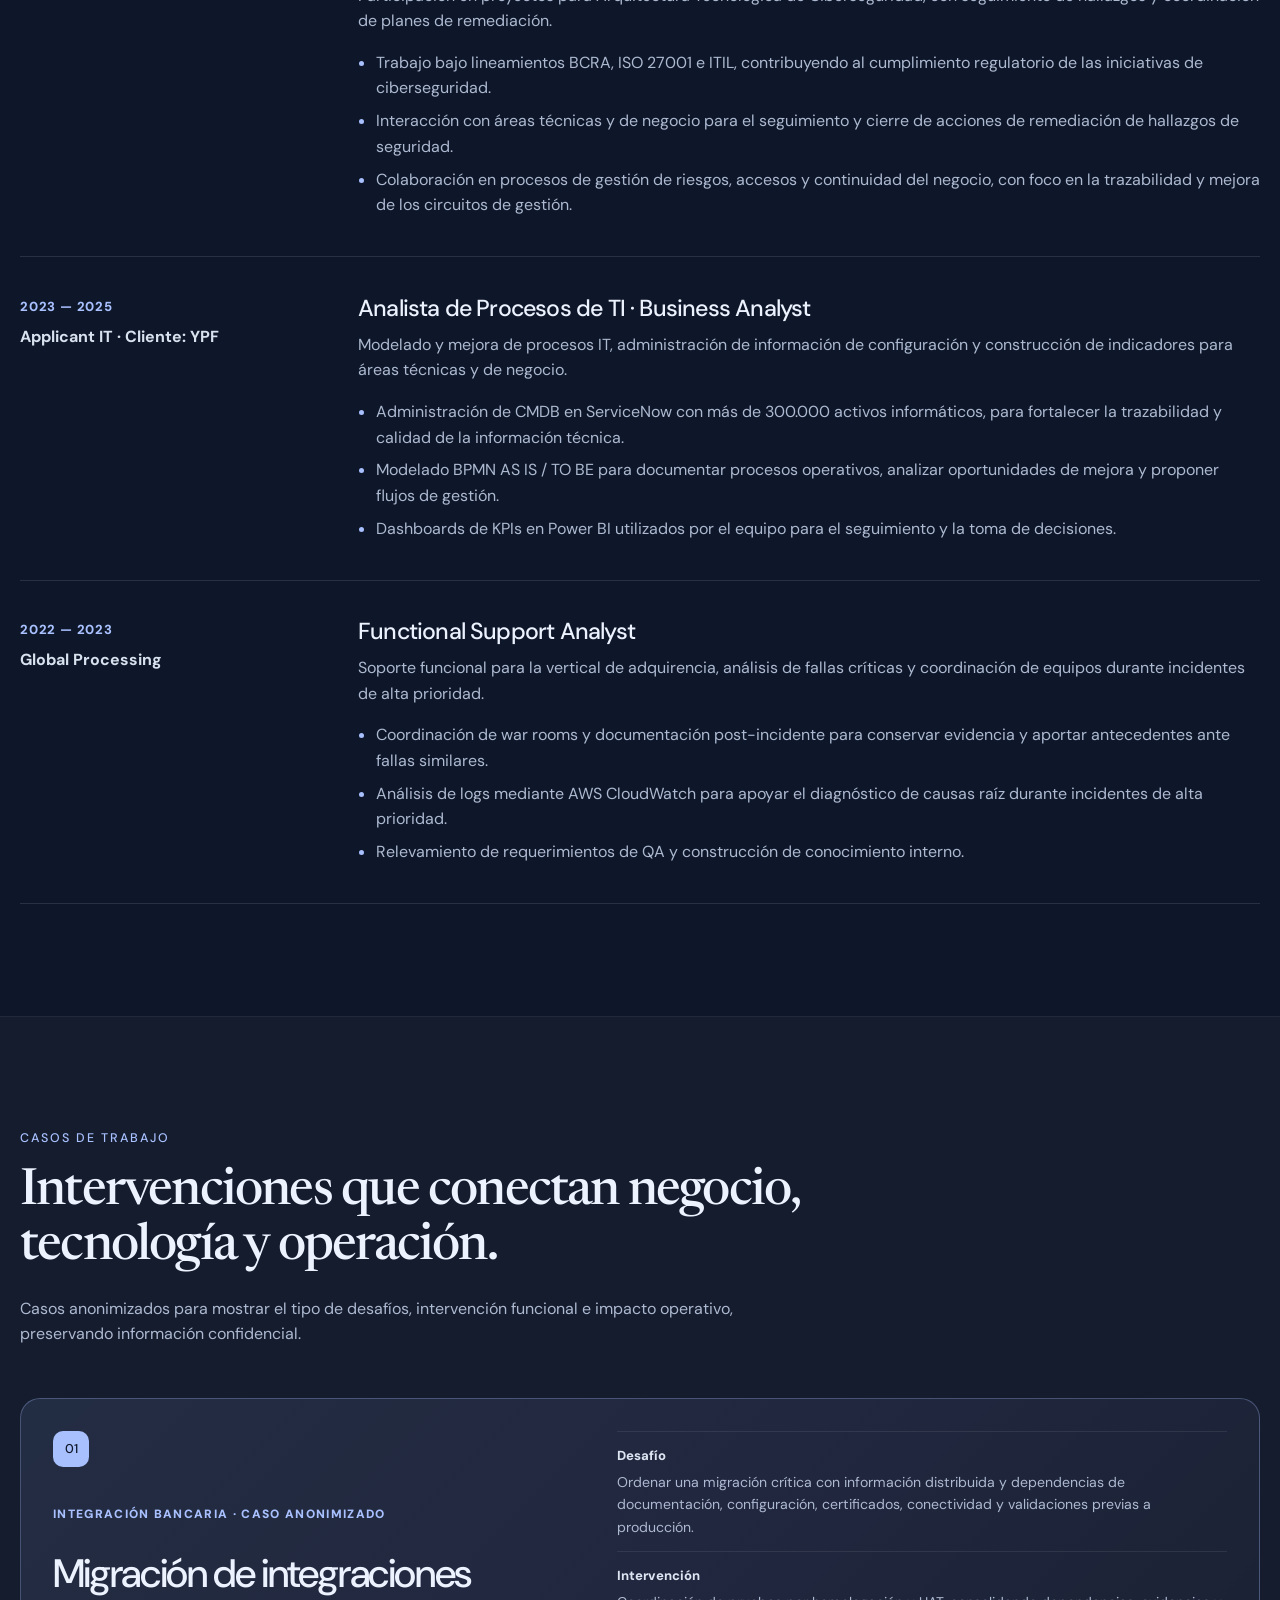
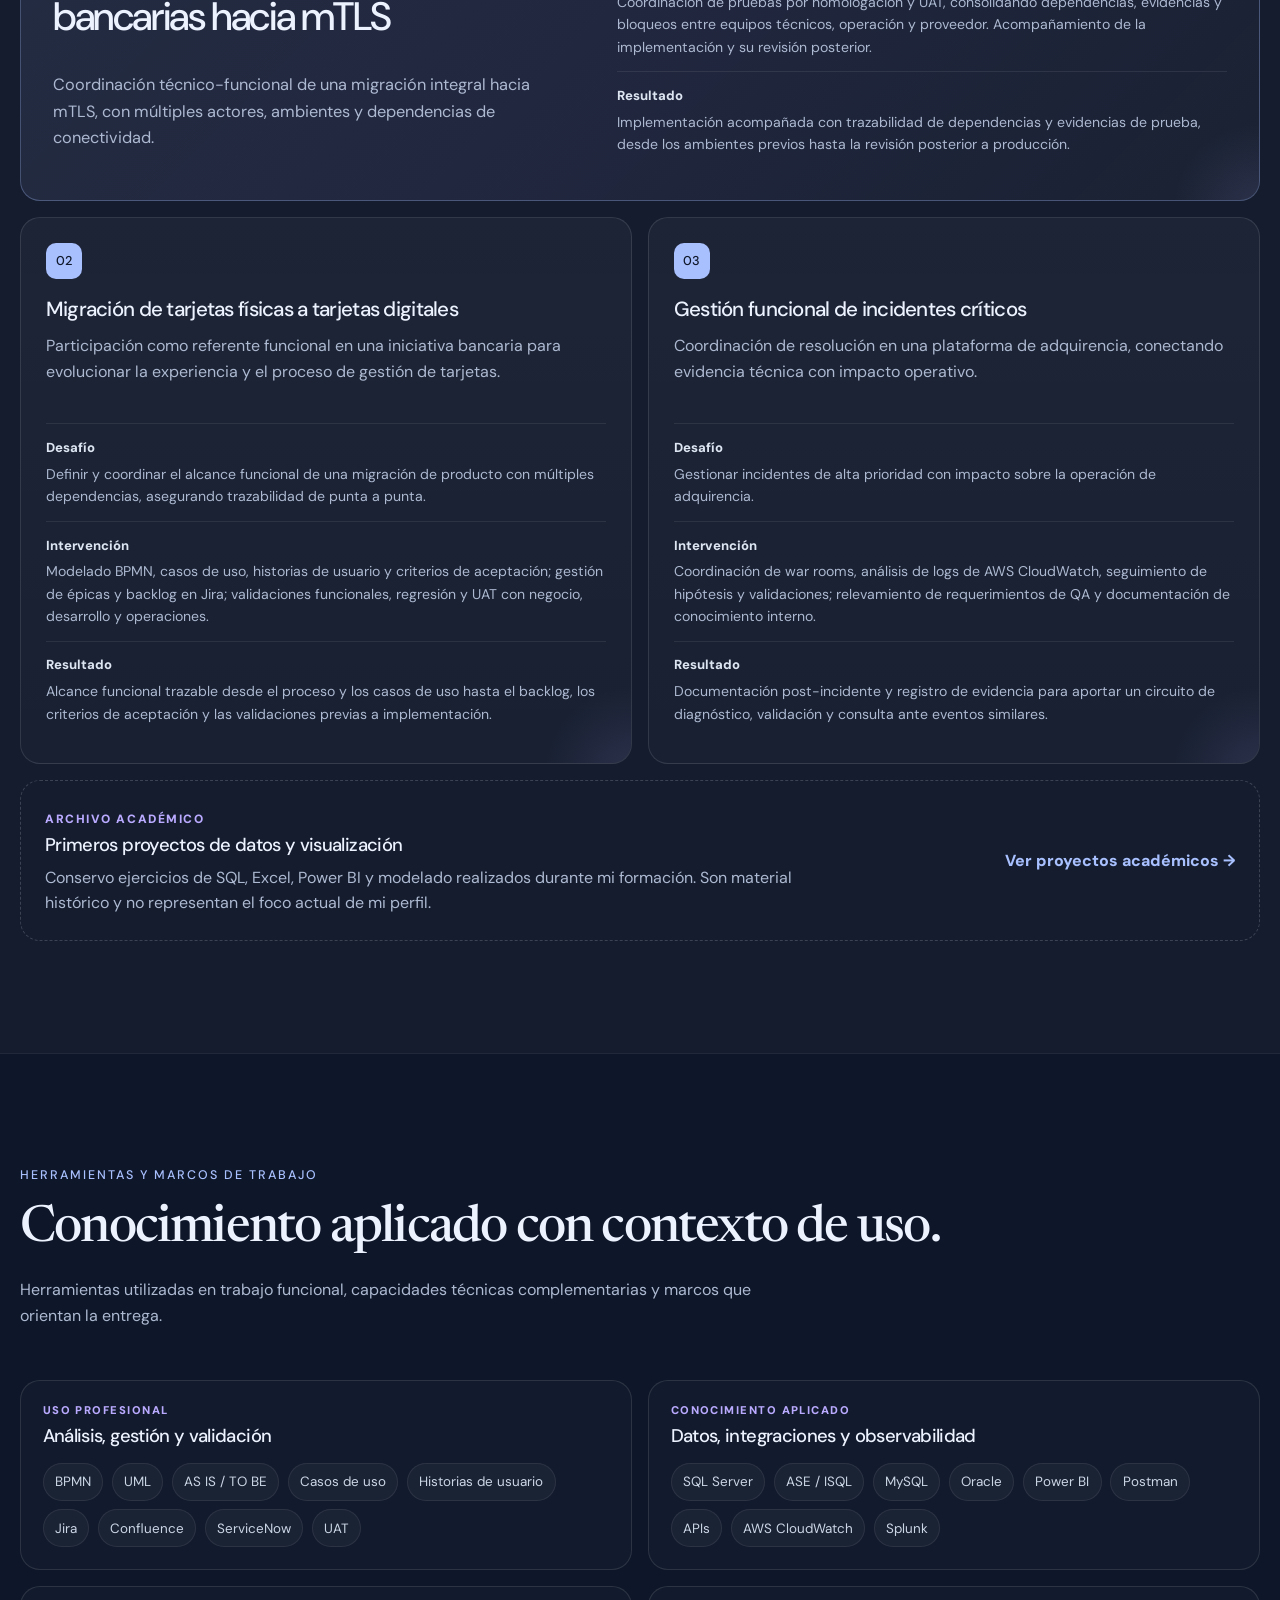
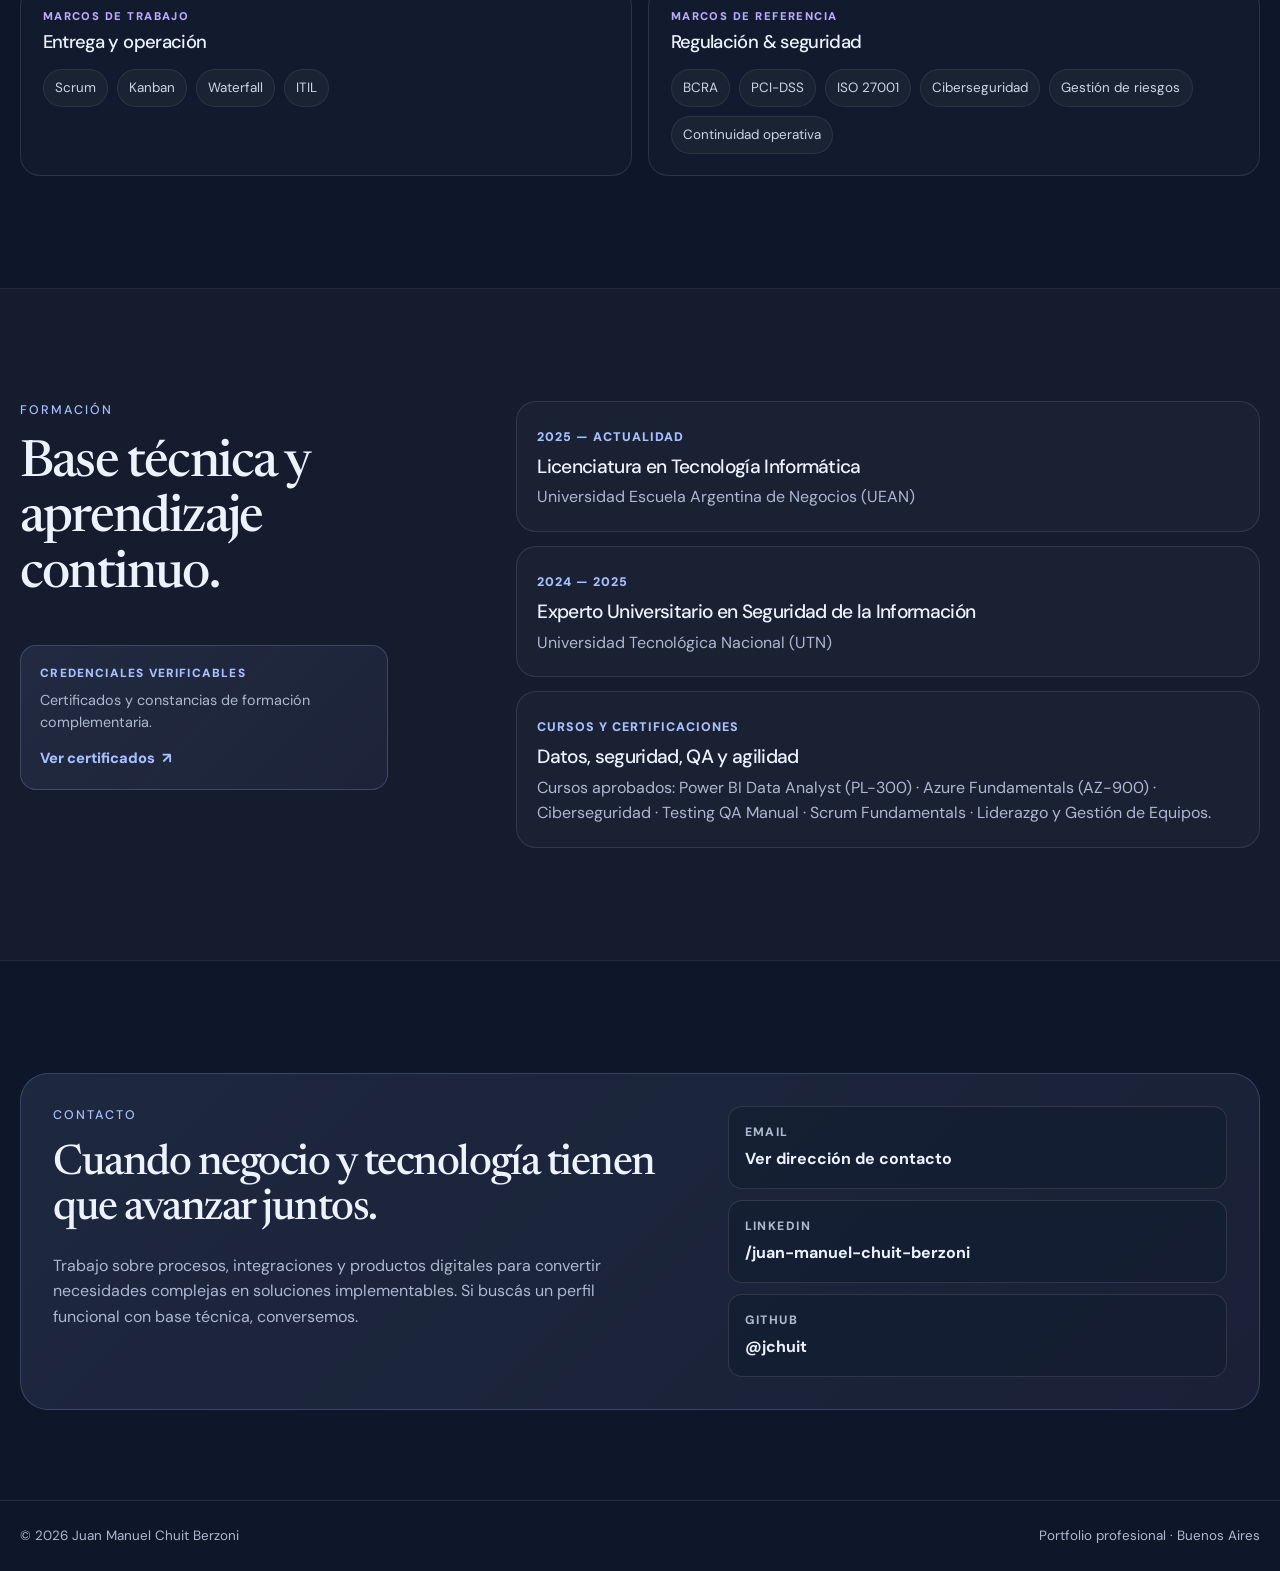
==== commit fc7a2373: "Agrega experiencia en Qservices y normaliza Business Analyst" ====
--- a/index.html
+++ b/index.html
@@ -4,10 +4,10 @@
   <meta charset="utf-8" />
   <meta name="viewport" content="width=device-width, initial-scale=1" />
   <link rel="canonical" href="https://juanchuit.com.ar/" />
-  <title>Juan Manuel Chuit Berzoni | Analista Funcional Sr. | IT Business Analyst</title>
-  <meta name="description" content="Portfolio profesional de Juan Manuel Chuit Berzoni: Analista Funcional Sr. e IT Business Analyst con experiencia en procesos TI, mejora continua, banca, integraciones, SQL y ciberseguridad." />
+  <title>Juan Manuel Chuit Berzoni | Analista Funcional Sr. | Business Analyst</title>
+  <meta name="description" content="Portfolio profesional de Juan Manuel Chuit Berzoni: Analista Funcional Sr. y Business Analyst con experiencia en procesos TI, mejora continua, banca, integraciones, SQL y ciberseguridad." />
   <meta name="theme-color" content="#0b1020" />
-  <meta property="og:title" content="Juan Manuel Chuit Berzoni | Analista Funcional Sr. | IT Business Analyst" />
+  <meta property="og:title" content="Juan Manuel Chuit Berzoni | Analista Funcional Sr. | Business Analyst" />
   <meta property="og:site_name" content="Juan Manuel Chuit Berzoni — Portfolio" />
   <meta property="og:description" content="Análisis funcional, procesos TI, integraciones y mejora continua en banca, fintech y entornos corporativos." />
   <meta property="og:type" content="website" />
@@ -15,9 +15,9 @@
   <meta property="og:image" content="https://juanchuit.com.ar/assets/images/social-preview.png" />
   <meta property="og:image:width" content="1200" />
   <meta property="og:image:height" content="630" />
-  <meta property="og:image:alt" content="Portfolio profesional de Juan Manuel Chuit Berzoni, Analista Funcional Sr. e IT Business Analyst" />
+  <meta property="og:image:alt" content="Portfolio profesional de Juan Manuel Chuit Berzoni, Analista Funcional Sr. y Business Analyst" />
   <meta name="twitter:card" content="summary_large_image" />
-  <meta name="twitter:title" content="Juan Manuel Chuit Berzoni | Analista Funcional Sr. | IT Business Analyst" />
+  <meta name="twitter:title" content="Juan Manuel Chuit Berzoni | Analista Funcional Sr. | Business Analyst" />
   <meta name="twitter:description" content="Análisis funcional, procesos TI, integraciones y mejora continua en banca, fintech y entornos corporativos." />
   <meta name="twitter:image" content="https://juanchuit.com.ar/assets/images/social-preview.png" />
   <link rel="icon" href="favicon.svg" type="image/svg+xml" />
@@ -30,7 +30,7 @@
     "@context": "https://schema.org",
     "@type": "Person",
     "name": "Juan Manuel Chuit Berzoni",
-    "jobTitle": "Analista Funcional Sr. | IT Business Analyst | Procesos TI y Mejora Continua",
+    "jobTitle": "Analista Funcional Sr. | Business Analyst | Procesos TI y Mejora Continua",
     "url": "https://juanchuit.com.ar/",
     "address": {"@type": "PostalAddress", "addressLocality": "Buenos Aires", "addressCountry": "AR"},
     "sameAs": ["https://www.linkedin.com/in/juan-manuel-chuit-berzoni/", "https://github.com/jchuit"],
@@ -74,7 +74,7 @@
     <section class="hero hero-nucleus section" data-state="contexto">
       <div class="container hero-nucleus-grid">
         <div class="hero-copy reveal">
-          <p class="eyebrow">Analista Funcional Sr. · IT Business Analyst</p>
+          <p class="eyebrow">Analista Funcional Sr. · Business Analyst</p>
           <h1><span>Hacer</span><span>que</span><span>lo</span><span>complejo</span><span>tenga</span><em>dirección.</em></h1>
           <p class="hero-lead">
             Conecto necesidades de negocio con procesos, datos e integraciones implementables hasta su validación operativa.
@@ -118,7 +118,7 @@
             Traduzco necesidades de negocio en definiciones funcionales claras, procesos trazables y validaciones que permiten a los equipos implementar soluciones con menor ambigüedad y riesgo.
           </p>
           <p>
-            Combino análisis funcional con lectura técnica de datos, APIs, observabilidad y ciberseguridad para anticipar dependencias, alinear actores y acompañar decisiones de punta a punta. Actualmente participo como referente funcional en iniciativas del equipo, coordinando bloqueos y seguimiento operativo; además, tengo experiencia coordinando war rooms ante incidentes críticos, conectando evidencia técnica con impacto operativo.
+            Combino análisis funcional con lectura técnica de datos, APIs, observabilidad y ciberseguridad para anticipar dependencias, alinear actores y acompañar decisiones de punta a punta. Actualmente trabajo en iniciativas de medios de pago y productos transaccionales, articulando entre Product Owners, negocio y desarrollo desde la definición de requerimientos hasta la puesta en producción; además, tengo experiencia coordinando war rooms ante incidentes críticos, conectando evidencia técnica con impacto operativo.
           </p>
           <ol class="capability-list">
             <li>
@@ -160,11 +160,28 @@
         <div class="timeline">
           <article class="timeline-item reveal">
             <div class="timeline-meta">
-              <span class="date">2025 — Actualidad</span>
+              <span class="date">oct. 2026 — Actualidad</span>
+              <span class="company">Qservices · Cliente: Payway</span>
+            </div>
+            <div class="timeline-content">
+              <h3>Business Analyst Sr</h3>
+              <p>Relevamiento, análisis y definición de requerimientos de negocio para iniciativas de medios de pago y productos transaccionales, acompañando el ciclo end-to-end desde la necesidad inicial hasta la implementación y puesta en producción.</p>
+              <ul>
+                <li>Articulación entre Product Owners, áreas de negocio y equipos de desarrollo para acordar alcance, prioridades y objetivos; colaboración en la priorización y el refinamiento del backlog y seguimiento de iniciativas con equipos multidisciplinarios bajo metodologías ágiles.</li>
+                <li>Definición y refinamiento de historias de usuario, casos de uso y criterios de aceptación, manteniendo trazabilidad entre necesidades de negocio, backlog y entregables.</li>
+                <li>Participación en la modernización de plataformas legacy hacia entornos cloud, analizando impactos, dependencias, riesgos y requerimientos; análisis funcional de sistemas transaccionales, integraciones, APIs y canales digitales/mobile del ecosistema fintech y medios de pago.</li>
+                <li>Acompañamiento de validaciones, implementación y puesta en producción para asegurar que las soluciones respondan a los objetivos y necesidades definidos por el negocio.</li>
+              </ul>
+            </div>
+          </article>
+
+          <article class="timeline-item reveal">
+            <div class="timeline-meta">
+              <span class="date">nov. 2025 — 23/10/2026</span>
               <span class="company">Artax Advisors · Cliente: Banco Piano</span>
             </div>
             <div class="timeline-content">
-              <h3>Analista Funcional Sr. · IT Business Analyst</h3>
+              <h3>Analista Funcional Sr. · Business Analyst</h3>
               <p>Relevamiento y documentación de requerimientos funcionales y técnicos para sistemas core y satélite bancarios, actuando como nexo entre negocio, desarrollo y operaciones.</p>
               <ul>
                 <li>Participación como referente funcional en una migración de tarjetas físicas a tarjetas digitales, con modelado BPMN, casos de uso, historias de usuario y trazabilidad end-to-end.</li>
@@ -197,7 +214,7 @@
               <span class="company">Applicant IT · Cliente: YPF</span>
             </div>
             <div class="timeline-content">
-              <h3>Analista de Procesos de TI · IT Business Analyst</h3>
+              <h3>Analista de Procesos de TI · Business Analyst</h3>
               <p>Modelado y mejora de procesos IT, administración de información de configuración y construcción de indicadores para áreas técnicas y de negocio.</p>
               <ul>
                 <li>Administración de CMDB en ServiceNow con más de 300.000 activos informáticos, para fortalecer la trazabilidad y calidad de la información técnica.</li>
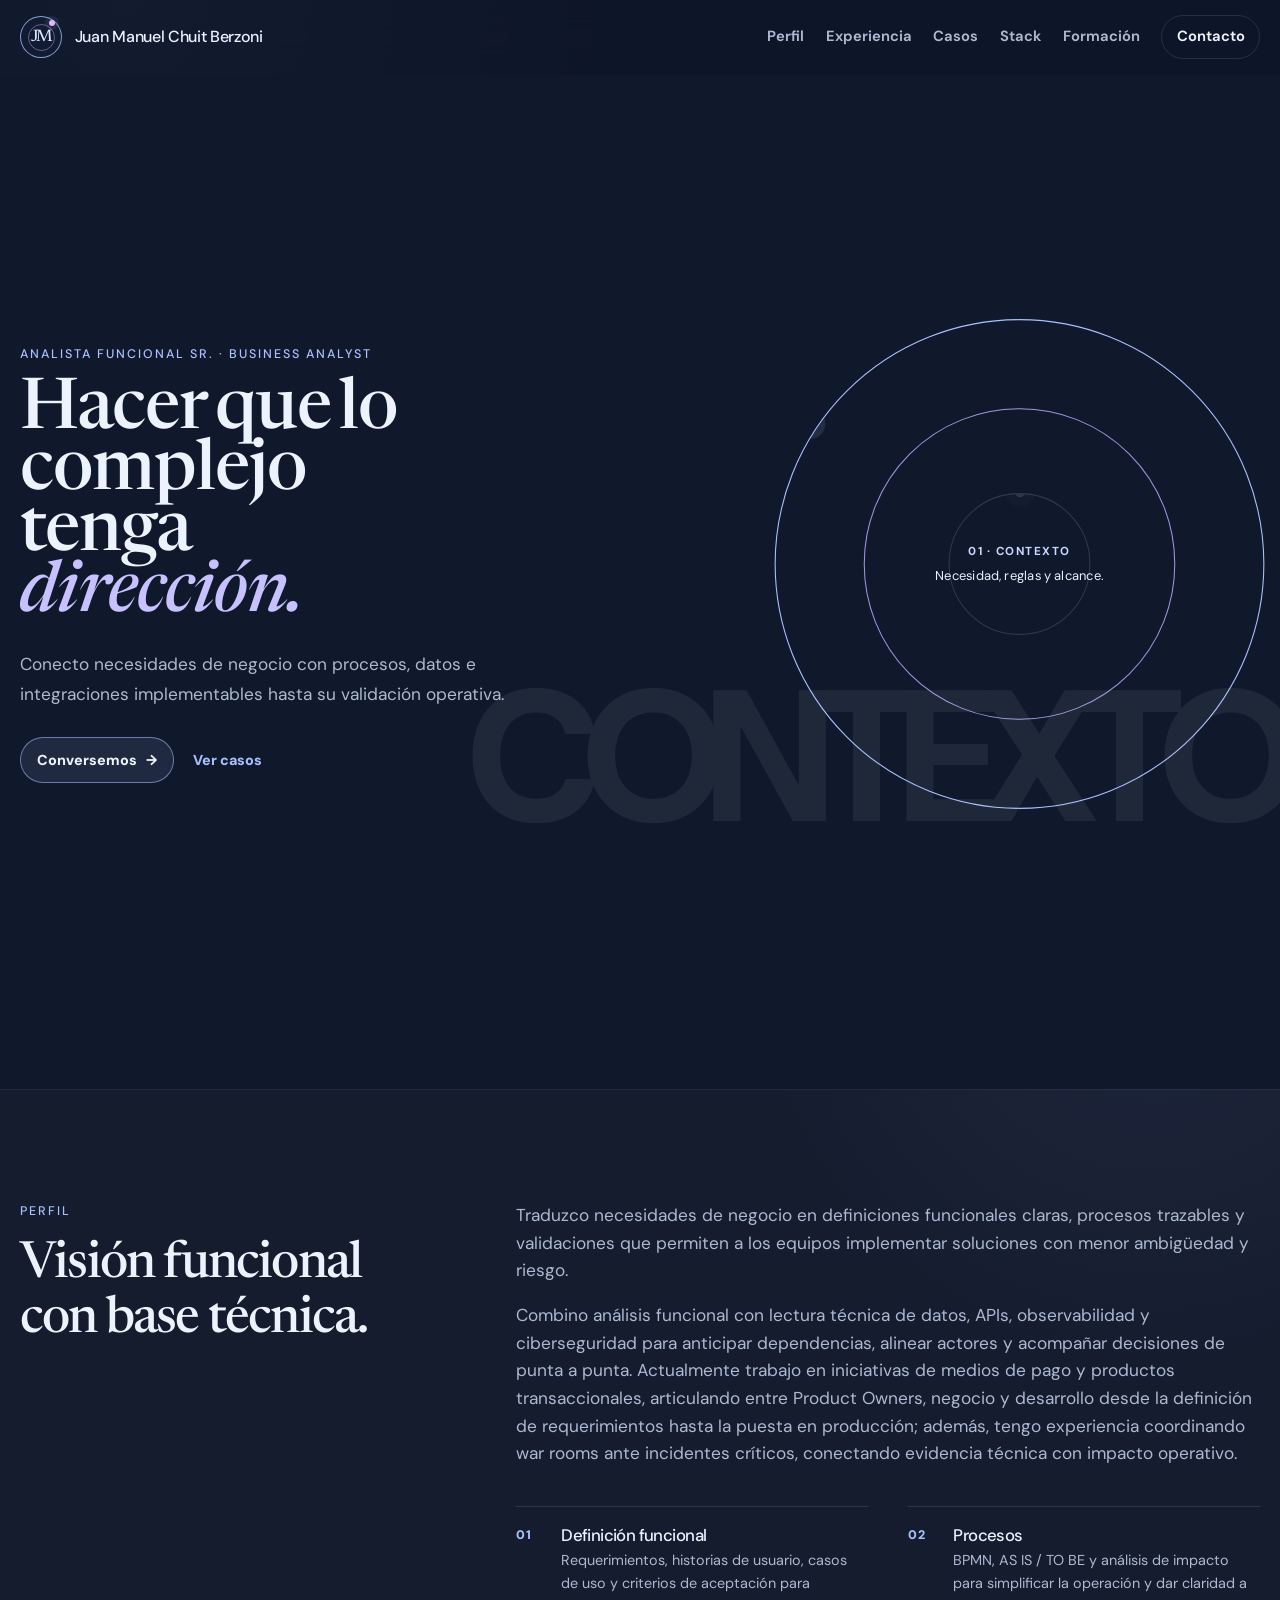
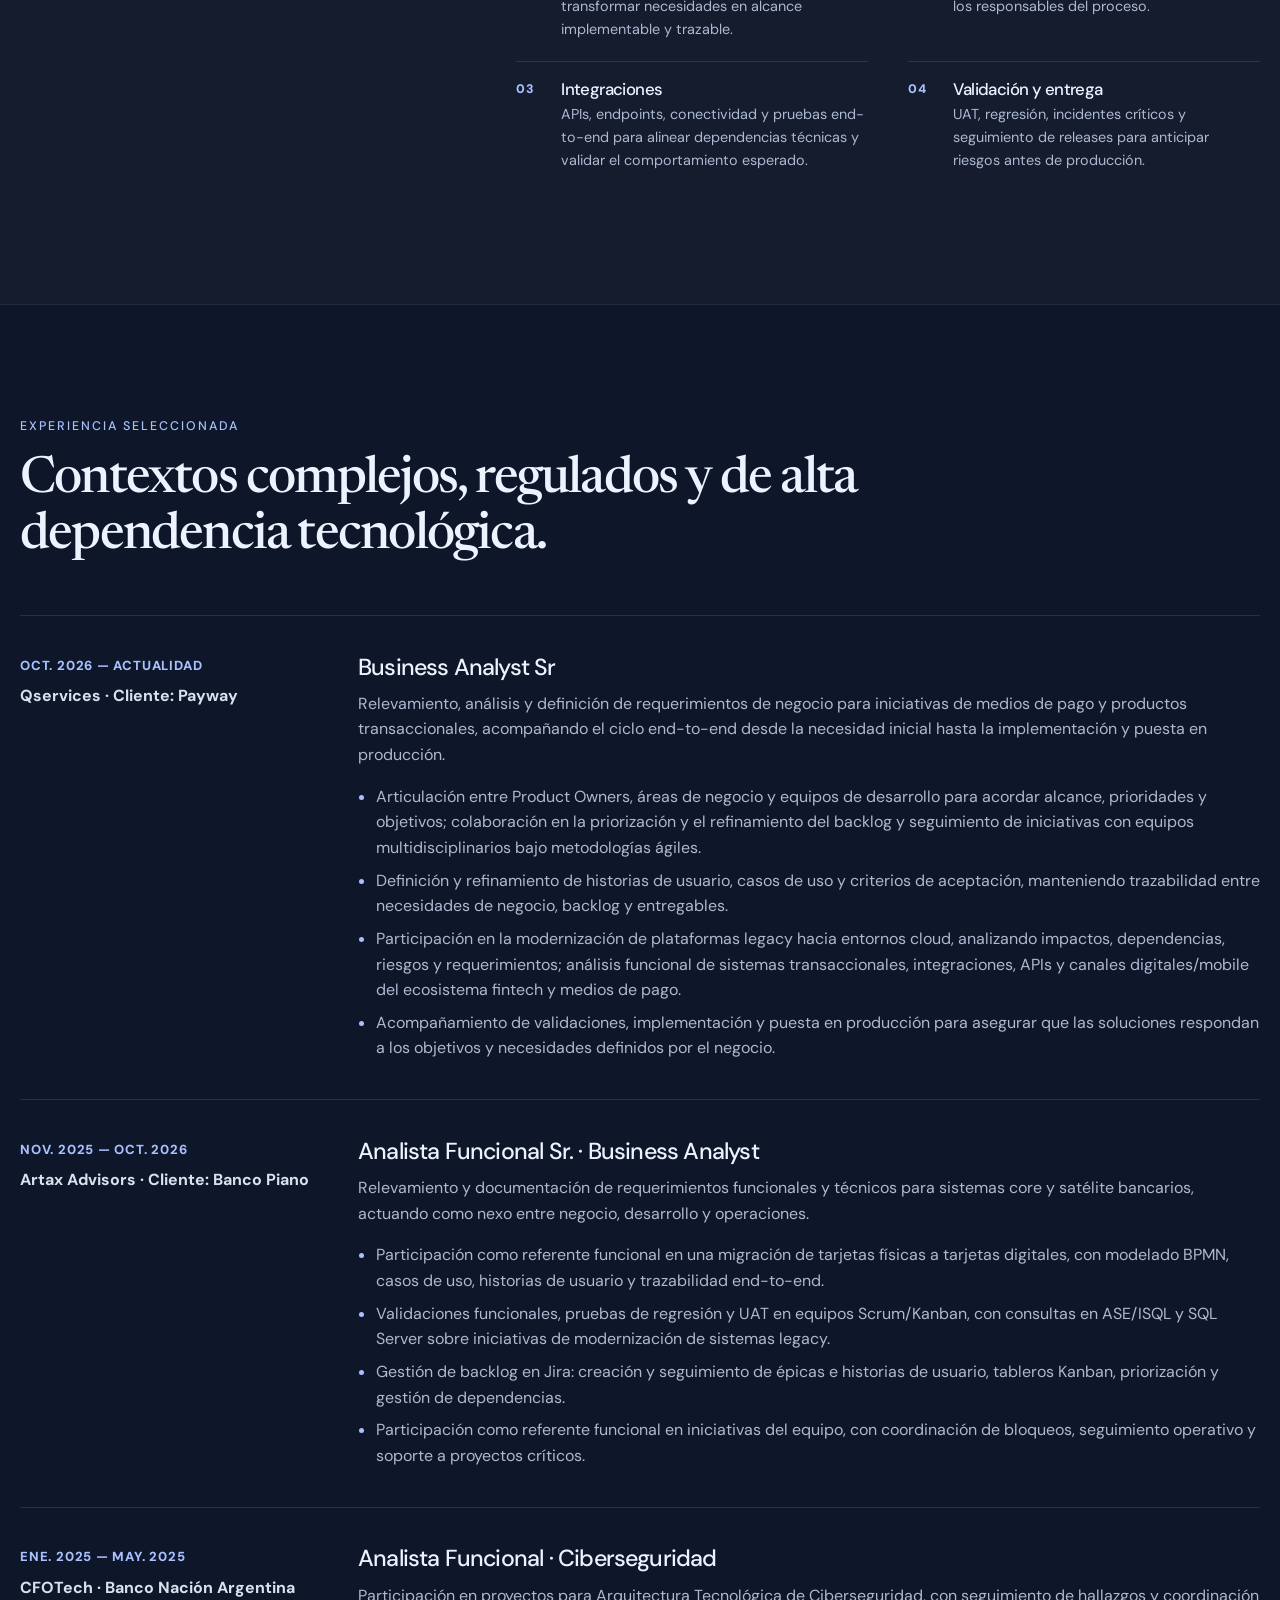
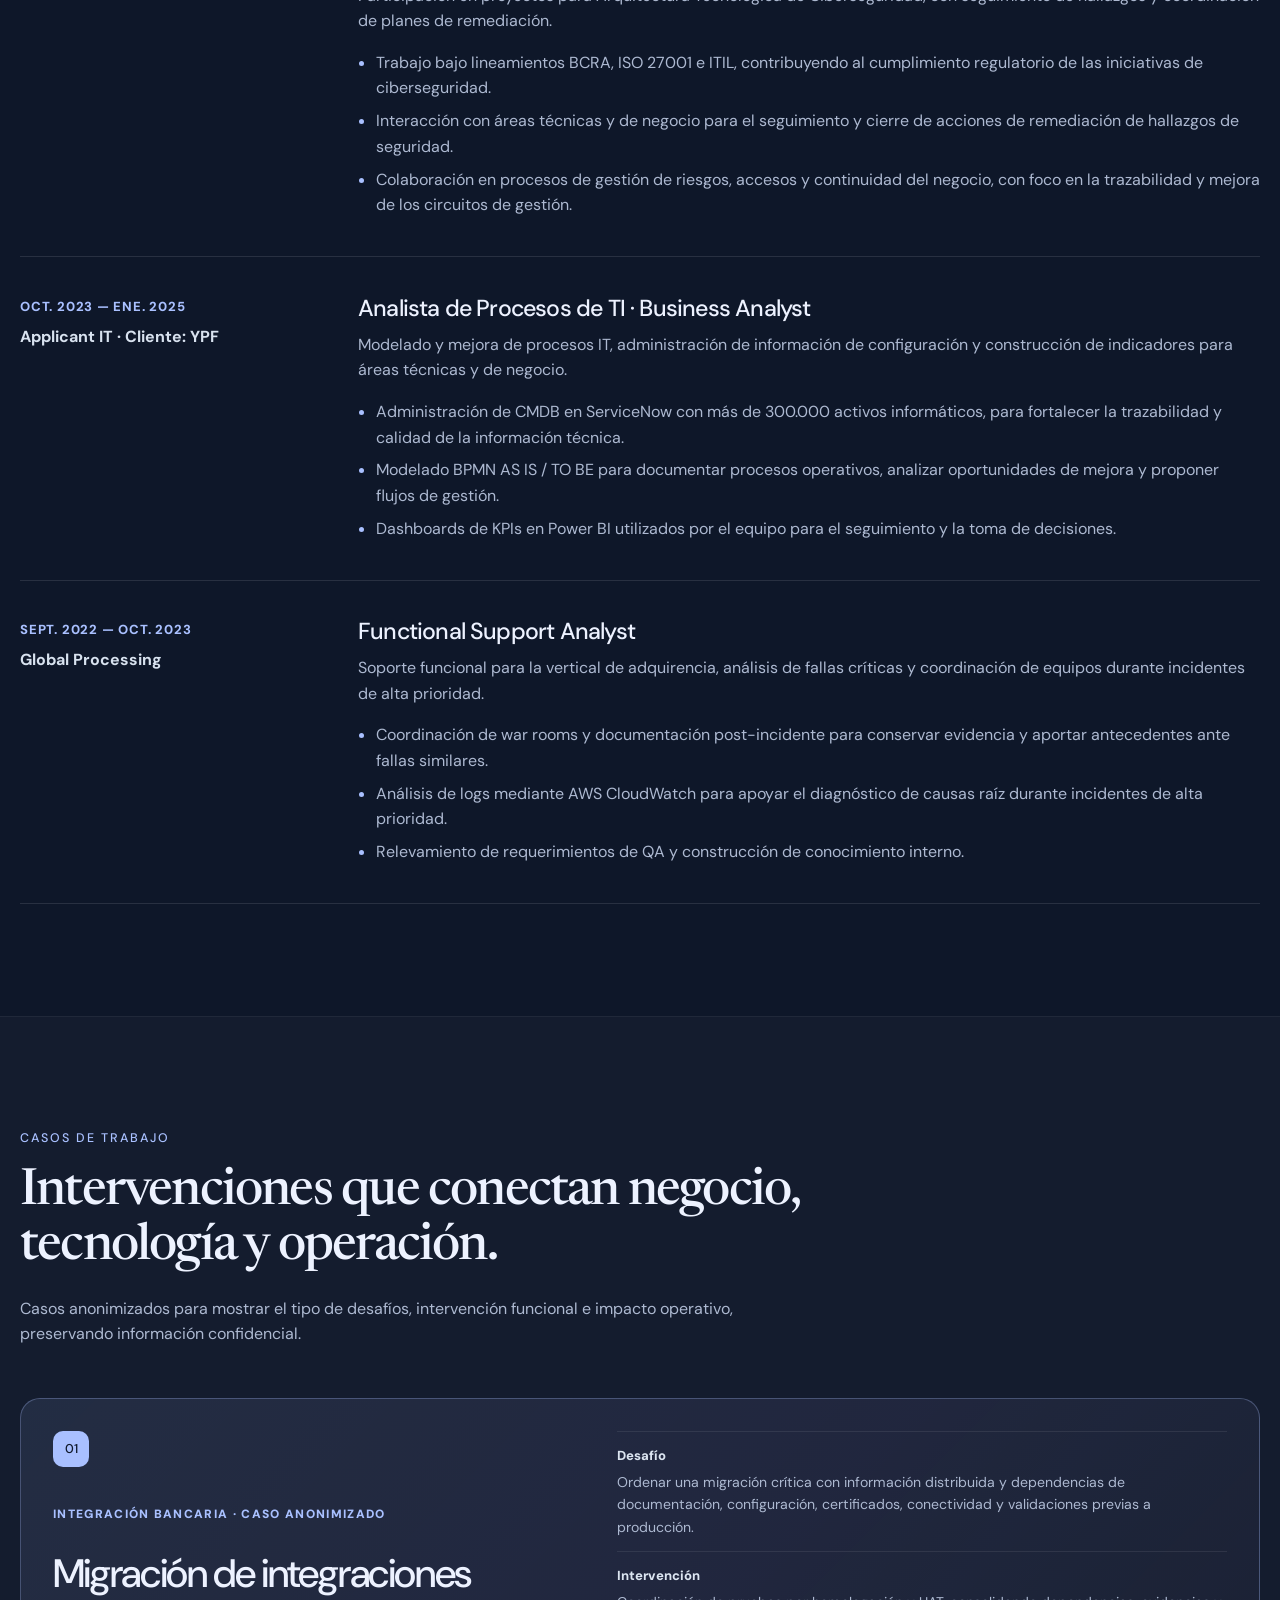
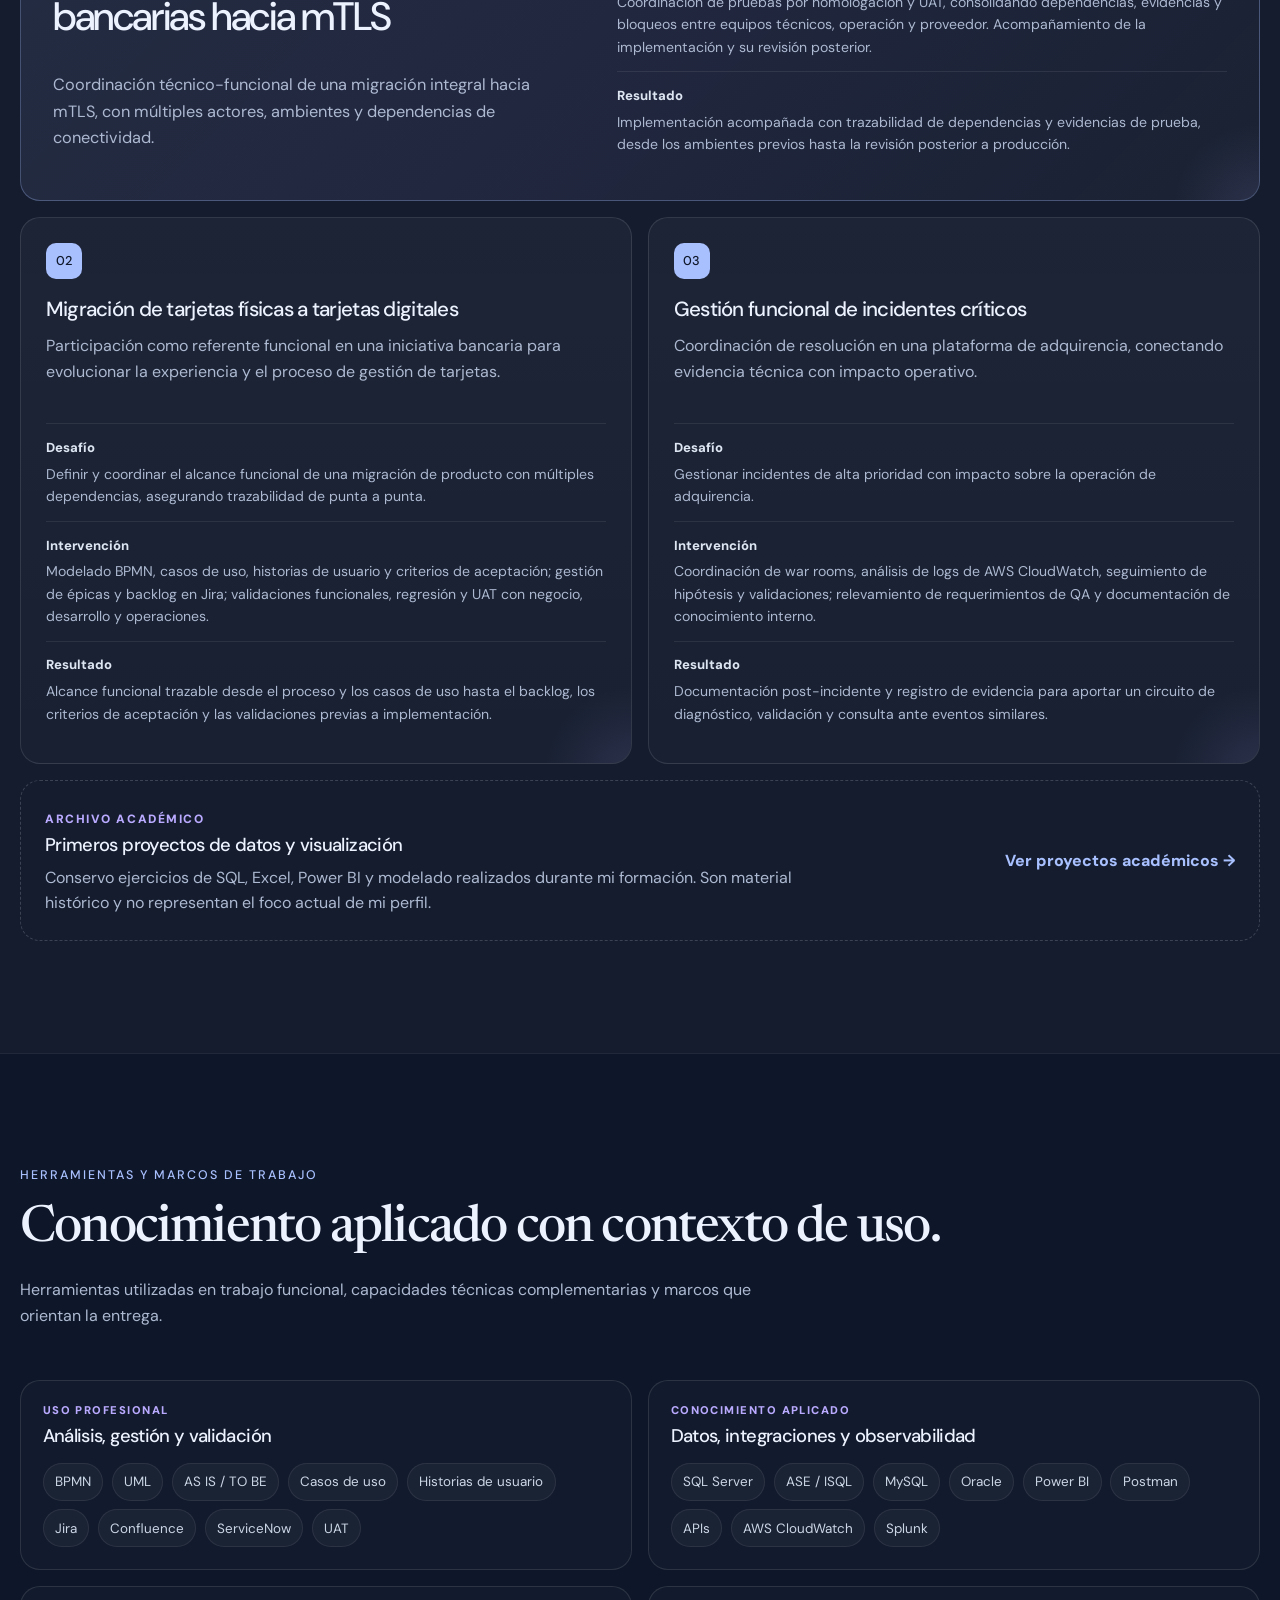
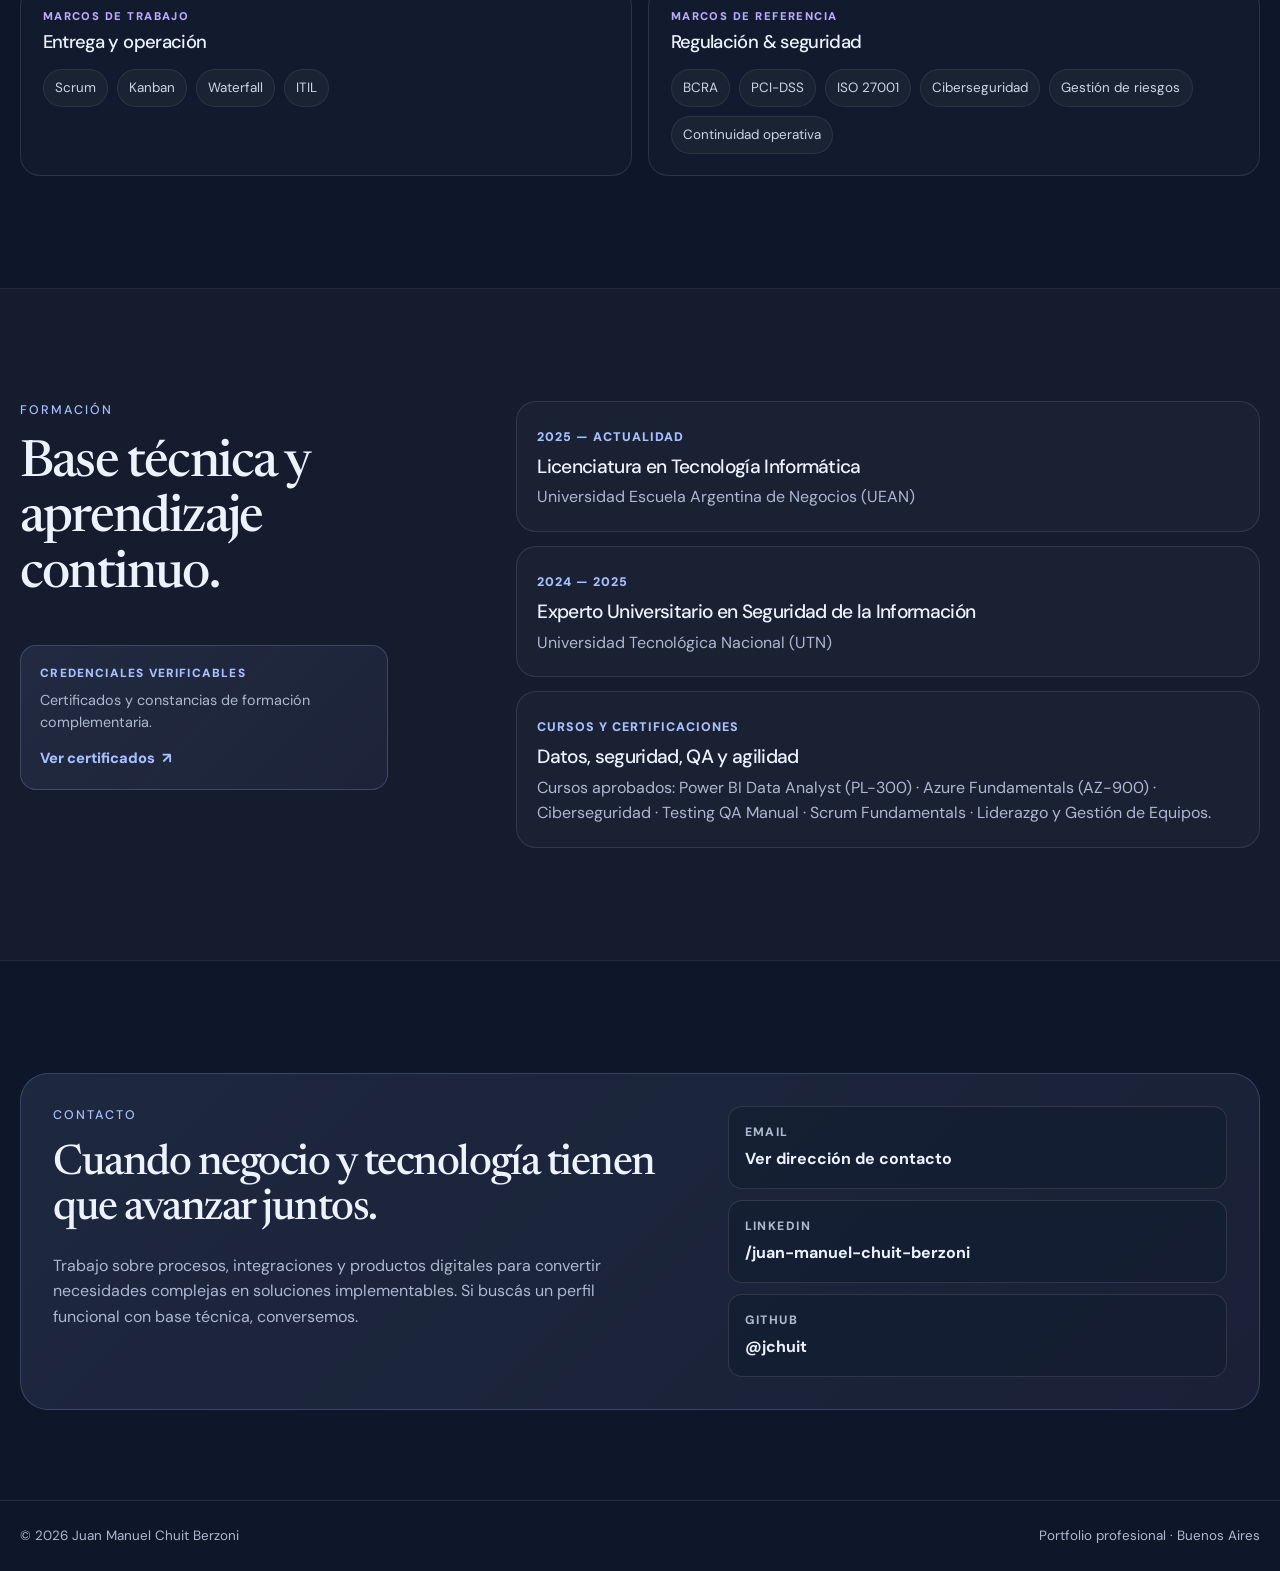
==== commit a64204e6: "Unifica fechas laborales con formato mes y año" ====
--- a/index.html
+++ b/index.html
@@ -177,7 +177,7 @@
 
           <article class="timeline-item reveal">
             <div class="timeline-meta">
-              <span class="date">nov. 2025 — 23/10/2026</span>
+              <span class="date">nov. 2025 — oct. 2026</span>
               <span class="company">Artax Advisors · Cliente: Banco Piano</span>
             </div>
             <div class="timeline-content">
@@ -194,7 +194,7 @@
 
           <article class="timeline-item reveal">
             <div class="timeline-meta">
-              <span class="date">2025</span>
+              <span class="date">ene. 2025 — may. 2025</span>
               <span class="company">CFOTech · Banco Nación Argentina</span>
             </div>
             <div class="timeline-content">
@@ -210,7 +210,7 @@
 
           <article class="timeline-item reveal">
             <div class="timeline-meta">
-              <span class="date">2023 — 2025</span>
+              <span class="date">oct. 2023 — ene. 2025</span>
               <span class="company">Applicant IT · Cliente: YPF</span>
             </div>
             <div class="timeline-content">
@@ -226,7 +226,7 @@
 
           <article class="timeline-item reveal">
             <div class="timeline-meta">
-              <span class="date">2022 — 2023</span>
+              <span class="date">sept. 2022 — oct. 2023</span>
               <span class="company">Global Processing</span>
             </div>
             <div class="timeline-content">
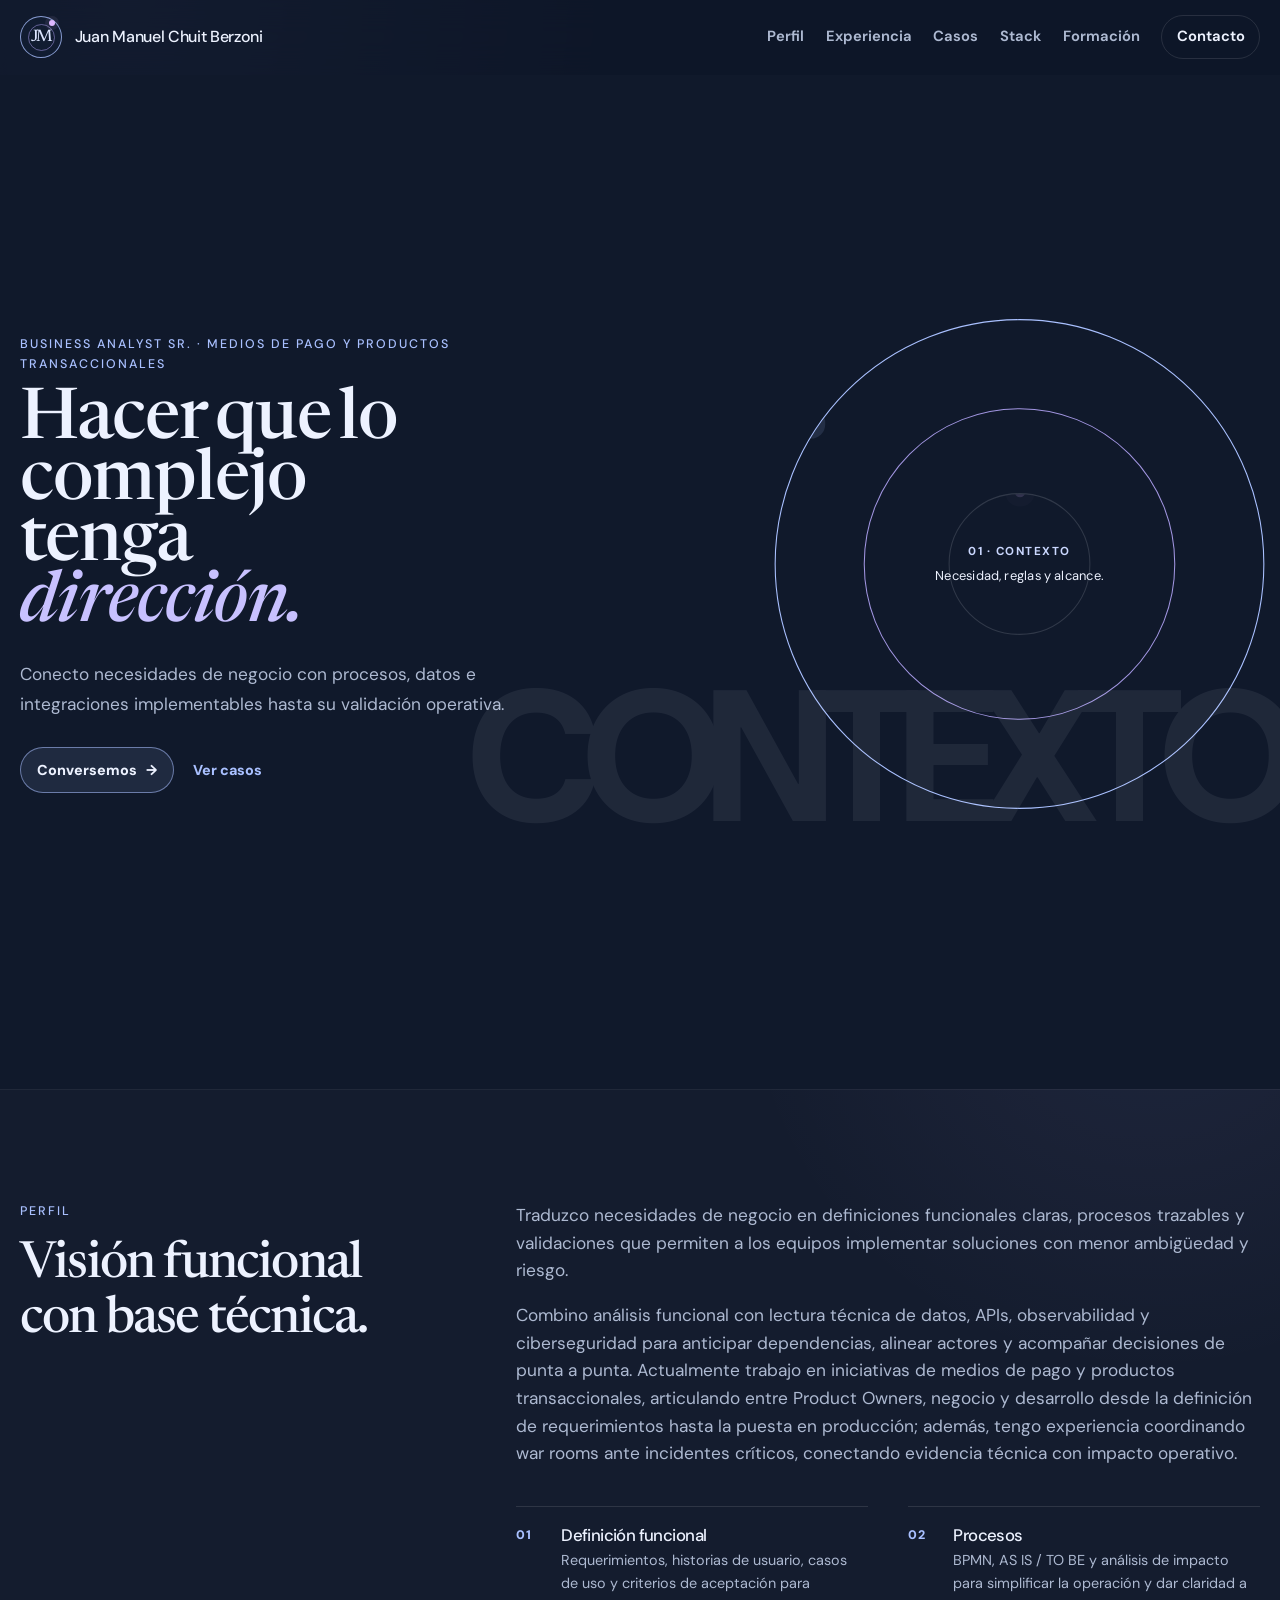
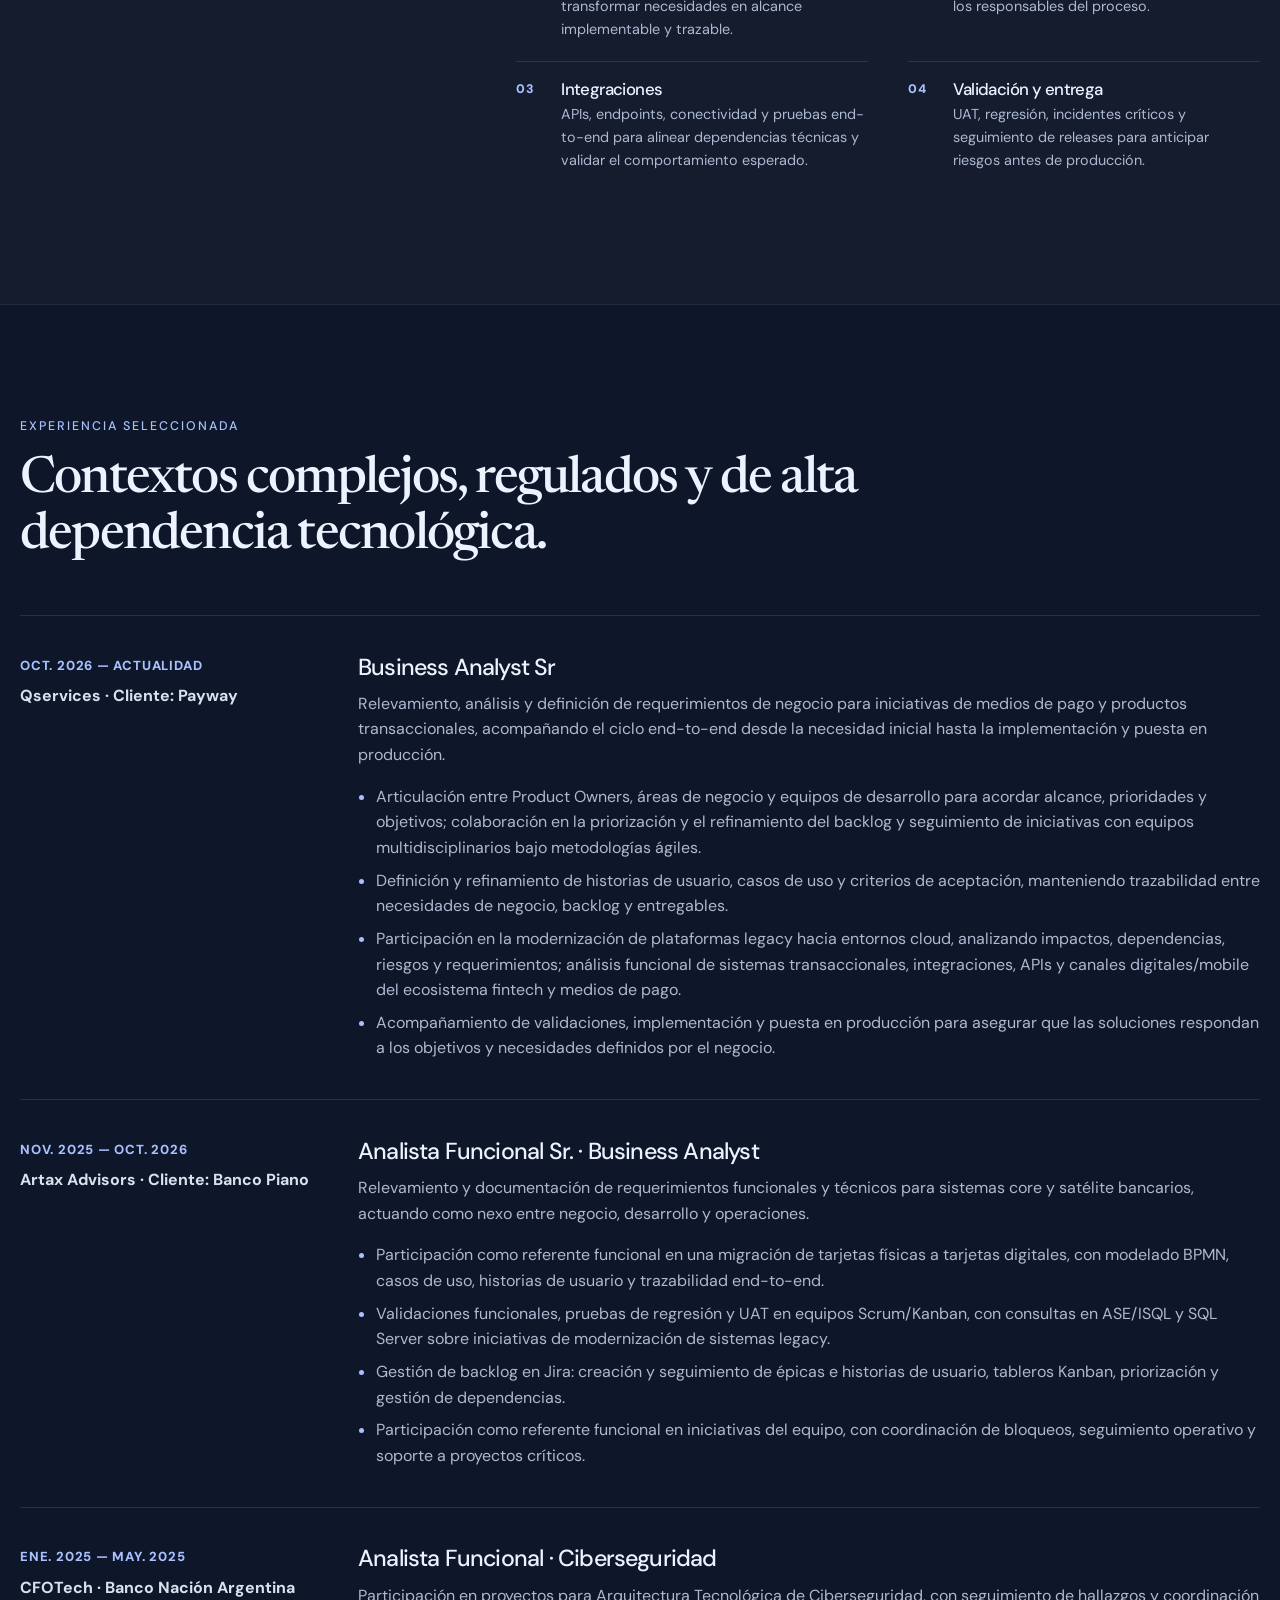
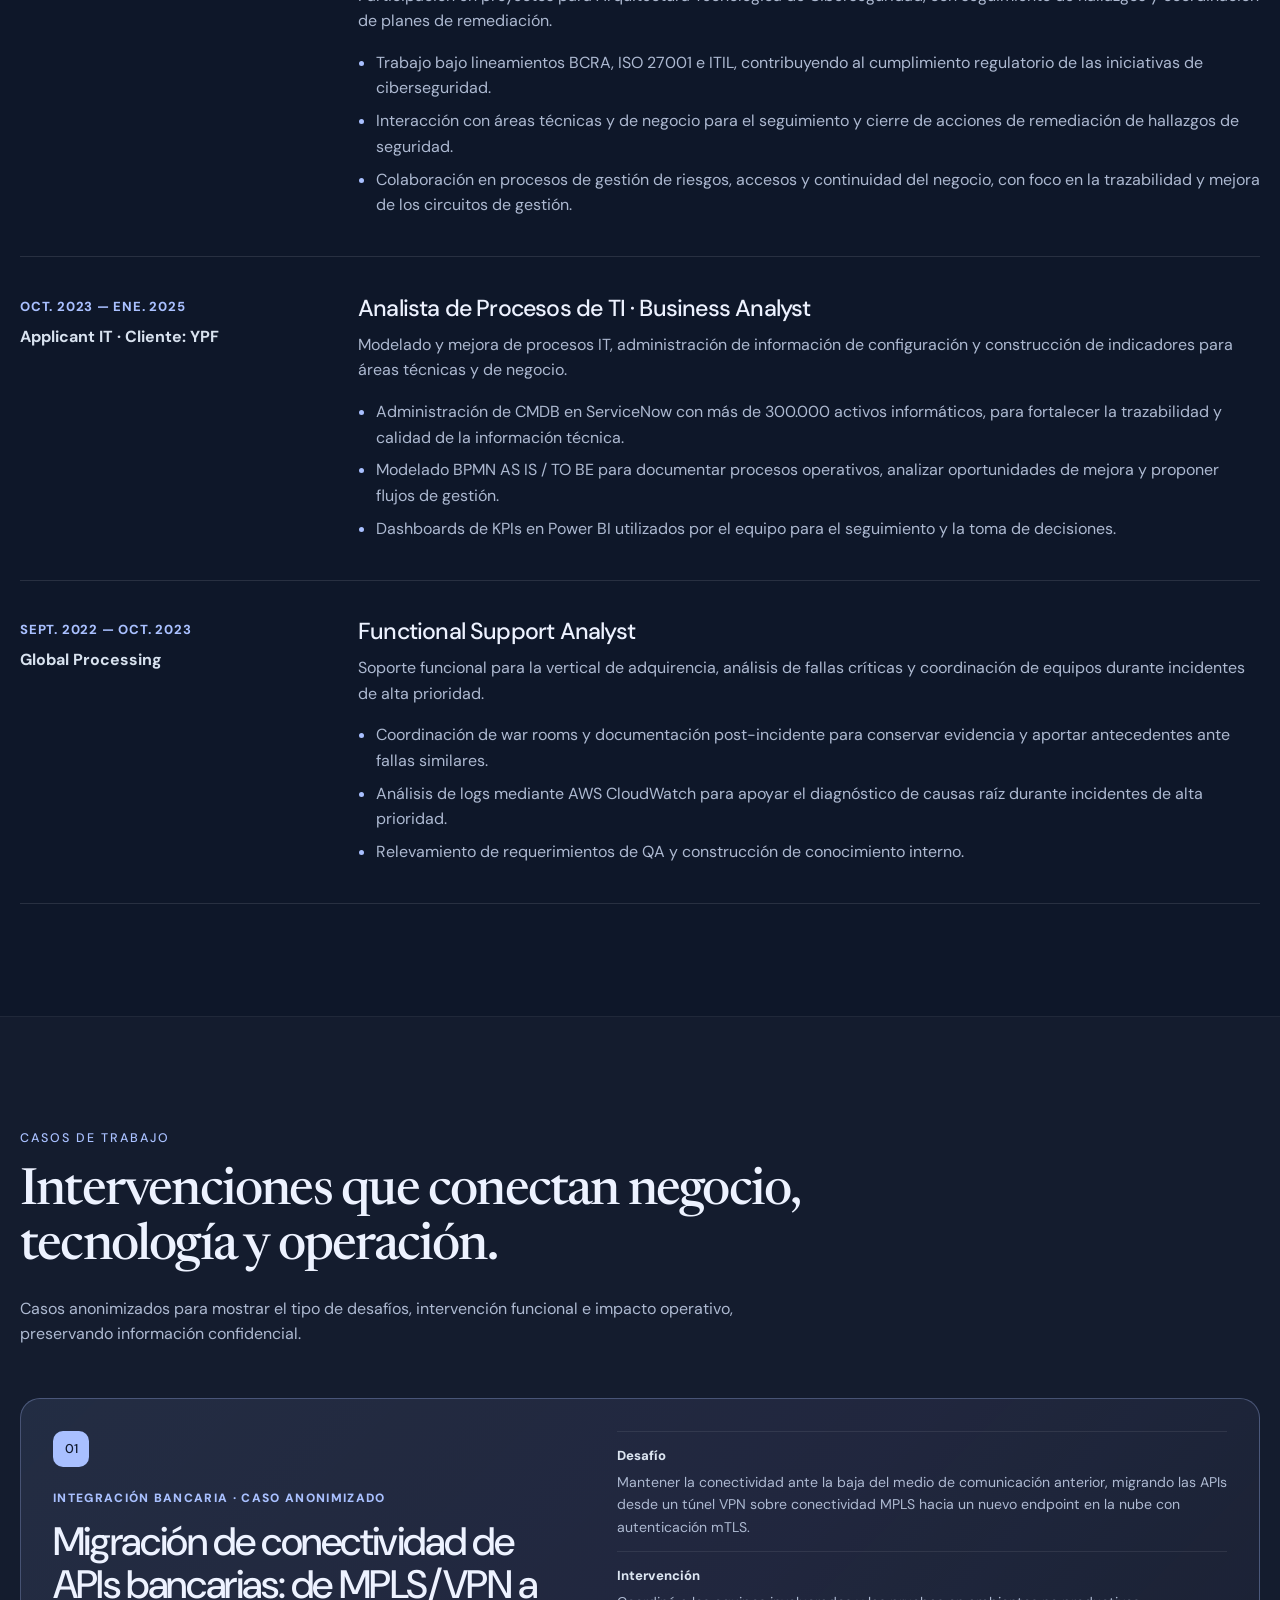
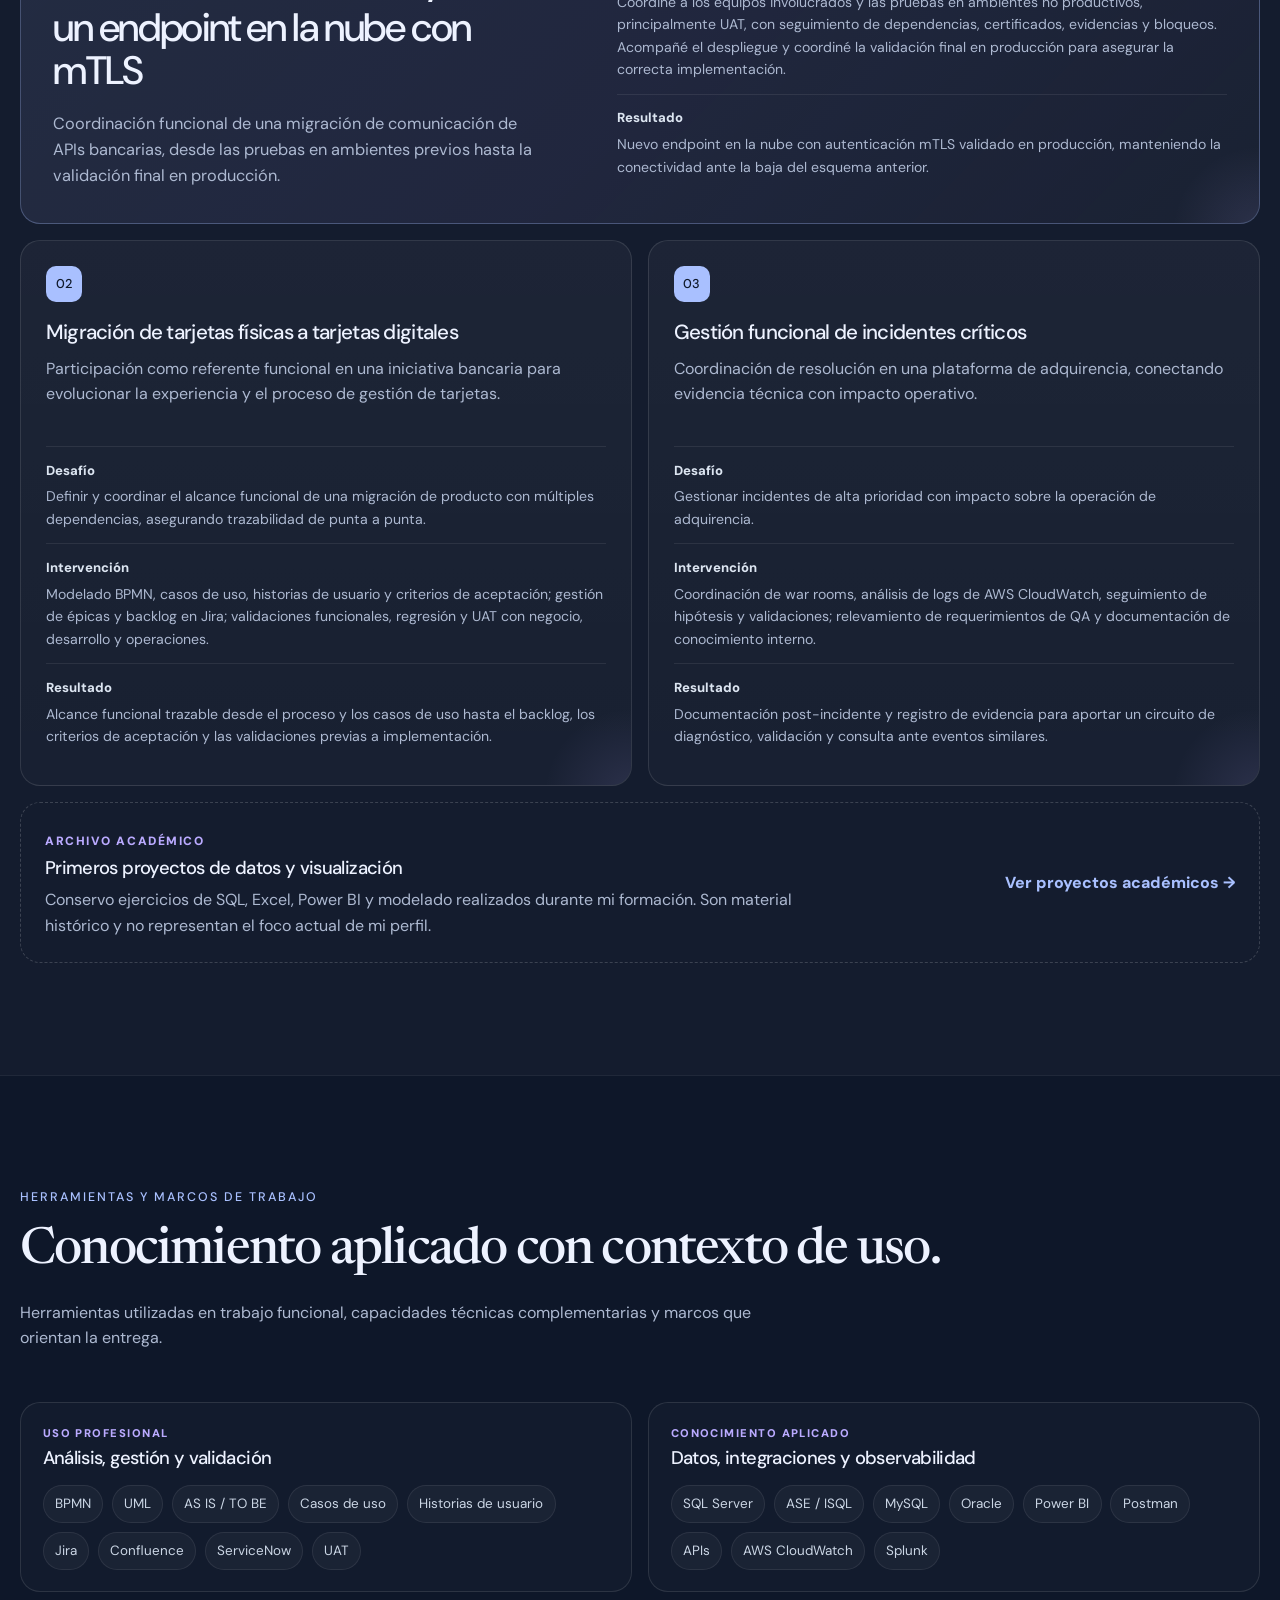
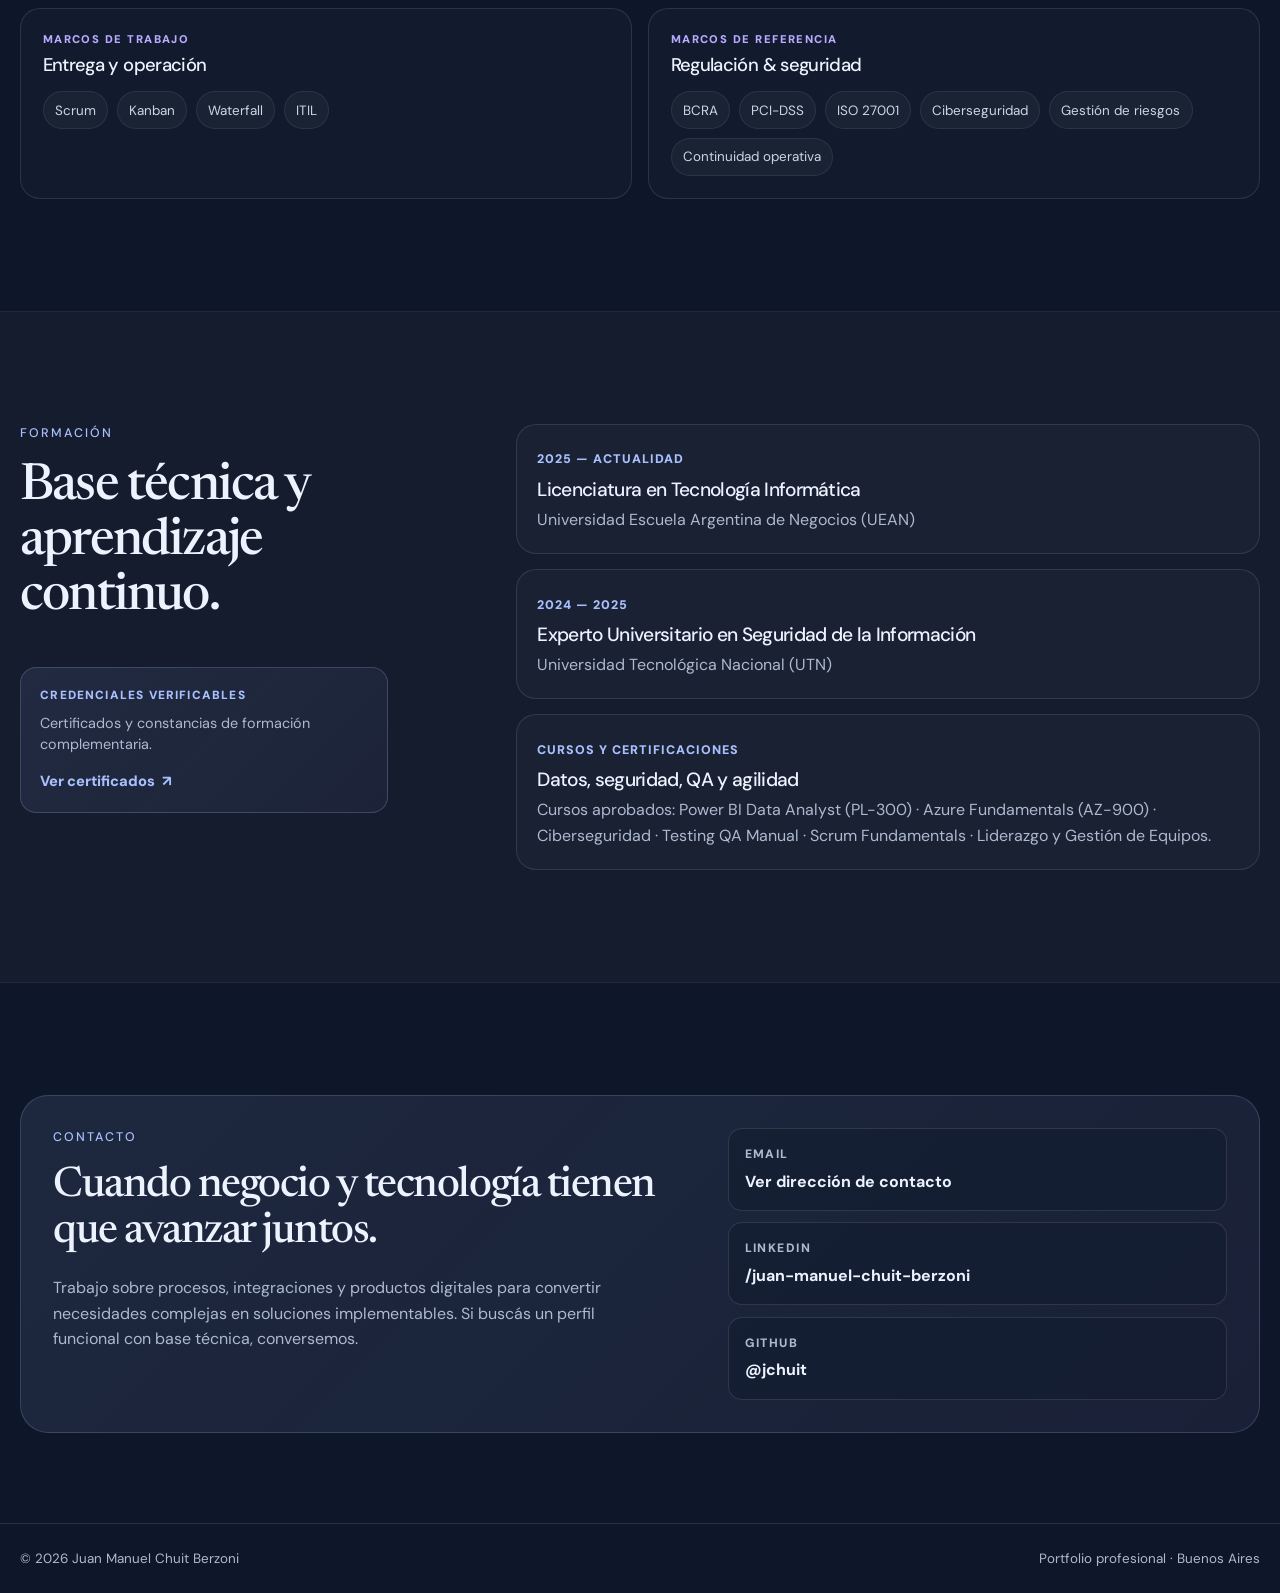
==== commit c379eb49: "Actualiza perfil y caso RedLink" ====
--- a/index.html
+++ b/index.html
@@ -4,21 +4,21 @@
   <meta charset="utf-8" />
   <meta name="viewport" content="width=device-width, initial-scale=1" />
   <link rel="canonical" href="https://juanchuit.com.ar/" />
-  <title>Juan Manuel Chuit Berzoni | Analista Funcional Sr. | Business Analyst</title>
-  <meta name="description" content="Portfolio profesional de Juan Manuel Chuit Berzoni: Analista Funcional Sr. y Business Analyst con experiencia en procesos TI, mejora continua, banca, integraciones, SQL y ciberseguridad." />
+  <title>Juan Manuel Chuit Berzoni | Business Analyst Sr. | Medios de pago y productos transaccionales</title>
+  <meta name="description" content="Portfolio profesional de Juan Manuel Chuit Berzoni: Business Analyst Sr. enfocado en medios de pago y productos transaccionales, con experiencia en análisis funcional, procesos e integraciones." />
   <meta name="theme-color" content="#0b1020" />
-  <meta property="og:title" content="Juan Manuel Chuit Berzoni | Analista Funcional Sr. | Business Analyst" />
+  <meta property="og:title" content="Juan Manuel Chuit Berzoni | Business Analyst Sr. | Medios de pago y productos transaccionales" />
   <meta property="og:site_name" content="Juan Manuel Chuit Berzoni — Portfolio" />
-  <meta property="og:description" content="Análisis funcional, procesos TI, integraciones y mejora continua en banca, fintech y entornos corporativos." />
+  <meta property="og:description" content="Business Analyst Sr. · Medios de pago y productos transaccionales. Análisis funcional, procesos e integraciones para conectar negocio, tecnología y operación." />
   <meta property="og:type" content="website" />
   <meta property="og:url" content="https://juanchuit.com.ar/" />
   <meta property="og:image" content="https://juanchuit.com.ar/assets/images/social-preview.png" />
   <meta property="og:image:width" content="1200" />
   <meta property="og:image:height" content="630" />
-  <meta property="og:image:alt" content="Portfolio profesional de Juan Manuel Chuit Berzoni, Analista Funcional Sr. y Business Analyst" />
+  <meta property="og:image:alt" content="Portfolio profesional de Juan Manuel Chuit Berzoni, Business Analyst Sr. · Medios de pago y productos transaccionales" />
   <meta name="twitter:card" content="summary_large_image" />
-  <meta name="twitter:title" content="Juan Manuel Chuit Berzoni | Analista Funcional Sr. | Business Analyst" />
-  <meta name="twitter:description" content="Análisis funcional, procesos TI, integraciones y mejora continua en banca, fintech y entornos corporativos." />
+  <meta name="twitter:title" content="Juan Manuel Chuit Berzoni | Business Analyst Sr. | Medios de pago y productos transaccionales" />
+  <meta name="twitter:description" content="Business Analyst Sr. · Medios de pago y productos transaccionales. Análisis funcional, procesos e integraciones para conectar negocio, tecnología y operación." />
   <meta name="twitter:image" content="https://juanchuit.com.ar/assets/images/social-preview.png" />
   <link rel="icon" href="favicon.svg" type="image/svg+xml" />
   <link rel="preconnect" href="https://fonts.googleapis.com" />
@@ -30,7 +30,7 @@
     "@context": "https://schema.org",
     "@type": "Person",
     "name": "Juan Manuel Chuit Berzoni",
-    "jobTitle": "Analista Funcional Sr. | Business Analyst | Procesos TI y Mejora Continua",
+    "jobTitle": "Business Analyst Sr.",
     "url": "https://juanchuit.com.ar/",
     "address": {"@type": "PostalAddress", "addressLocality": "Buenos Aires", "addressCountry": "AR"},
     "sameAs": ["https://www.linkedin.com/in/juan-manuel-chuit-berzoni/", "https://github.com/jchuit"],
@@ -74,7 +74,7 @@
     <section class="hero hero-nucleus section" data-state="contexto">
       <div class="container hero-nucleus-grid">
         <div class="hero-copy reveal">
-          <p class="eyebrow">Analista Funcional Sr. · Business Analyst</p>
+          <p class="eyebrow">Business Analyst Sr. · Medios de pago y productos transaccionales</p>
           <h1><span>Hacer</span><span>que</span><span>lo</span><span>complejo</span><span>tenga</span><em>dirección.</em></h1>
           <p class="hero-lead">
             Conecto necesidades de negocio con procesos, datos e integraciones implementables hasta su validación operativa.
@@ -255,12 +255,12 @@
           <article class="case-card case-featured reveal">
             <span class="case-number">01</span>
             <p class="case-kicker">Integración bancaria · Caso anonimizado</p>
-            <h3>Migración de integraciones bancarias hacia mTLS</h3>
-            <p class="case-summary">Coordinación técnico-funcional de una migración integral hacia mTLS, con múltiples actores, ambientes y dependencias de conectividad.</p>
+            <h3>Migración de conectividad de APIs bancarias: de MPLS/VPN a un endpoint en la nube con mTLS</h3>
+            <p class="case-summary">Coordinación funcional de una migración de comunicación de APIs bancarias, desde las pruebas en ambientes previos hasta la validación final en producción.</p>
             <dl>
-              <div><dt>Desafío</dt><dd>Ordenar una migración crítica con información distribuida y dependencias de documentación, configuración, certificados, conectividad y validaciones previas a producción.</dd></div>
-              <div><dt>Intervención</dt><dd>Coordinación de pruebas por homologación y UAT, consolidando dependencias, evidencias y bloqueos entre equipos técnicos, operación y proveedor. Acompañamiento de la implementación y su revisión posterior.</dd></div>
-              <div><dt>Resultado</dt><dd>Implementación acompañada con trazabilidad de dependencias y evidencias de prueba, desde los ambientes previos hasta la revisión posterior a producción.</dd></div>
+              <div><dt>Desafío</dt><dd>Mantener la conectividad ante la baja del medio de comunicación anterior, migrando las APIs desde un túnel VPN sobre conectividad MPLS hacia un nuevo endpoint en la nube con autenticación mTLS.</dd></div>
+              <div><dt>Intervención</dt><dd>Coordiné a los equipos involucrados y las pruebas en ambientes no productivos, principalmente UAT, con seguimiento de dependencias, certificados, evidencias y bloqueos. Acompañé el despliegue y coordiné la validación final en producción para asegurar la correcta implementación.</dd></div>
+              <div><dt>Resultado</dt><dd>Nuevo endpoint en la nube con autenticación mTLS validado en producción, manteniendo la conectividad ante la baja del esquema anterior.</dd></div>
             </dl>
           </article>
 
